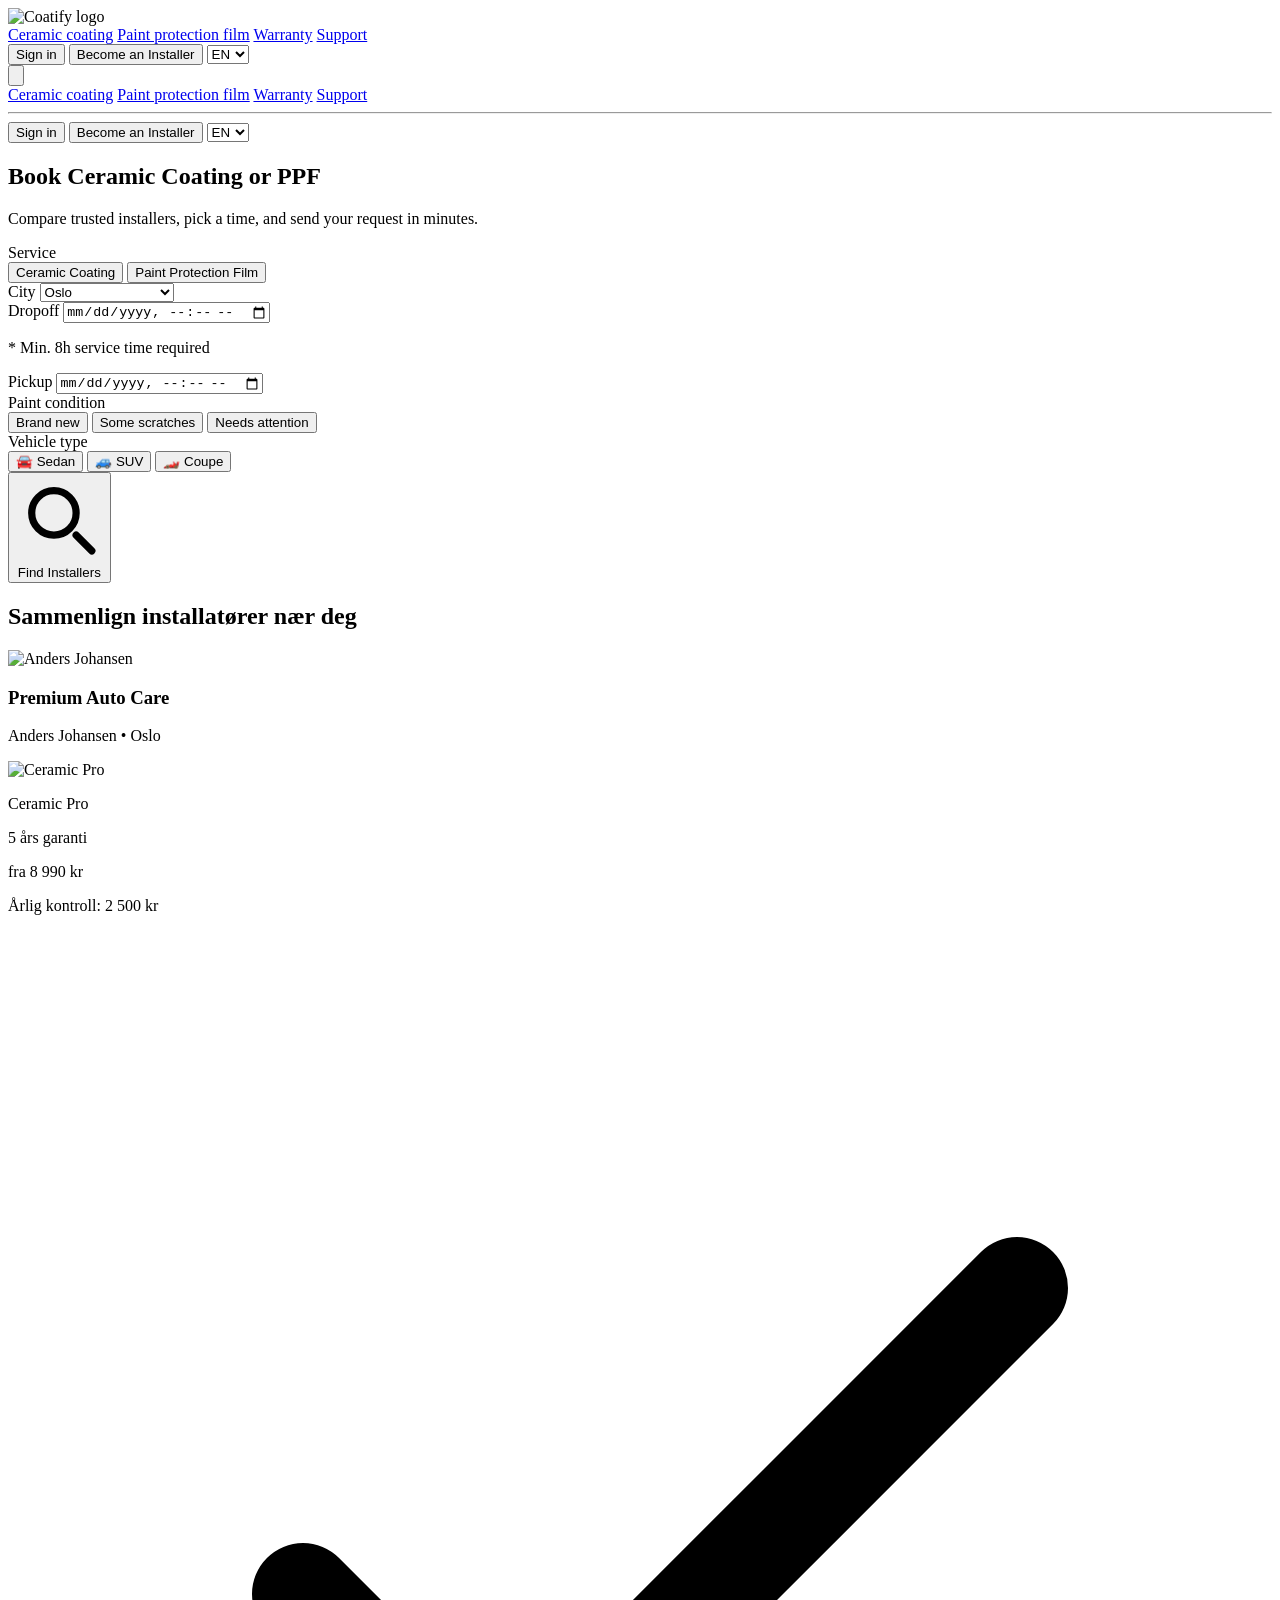
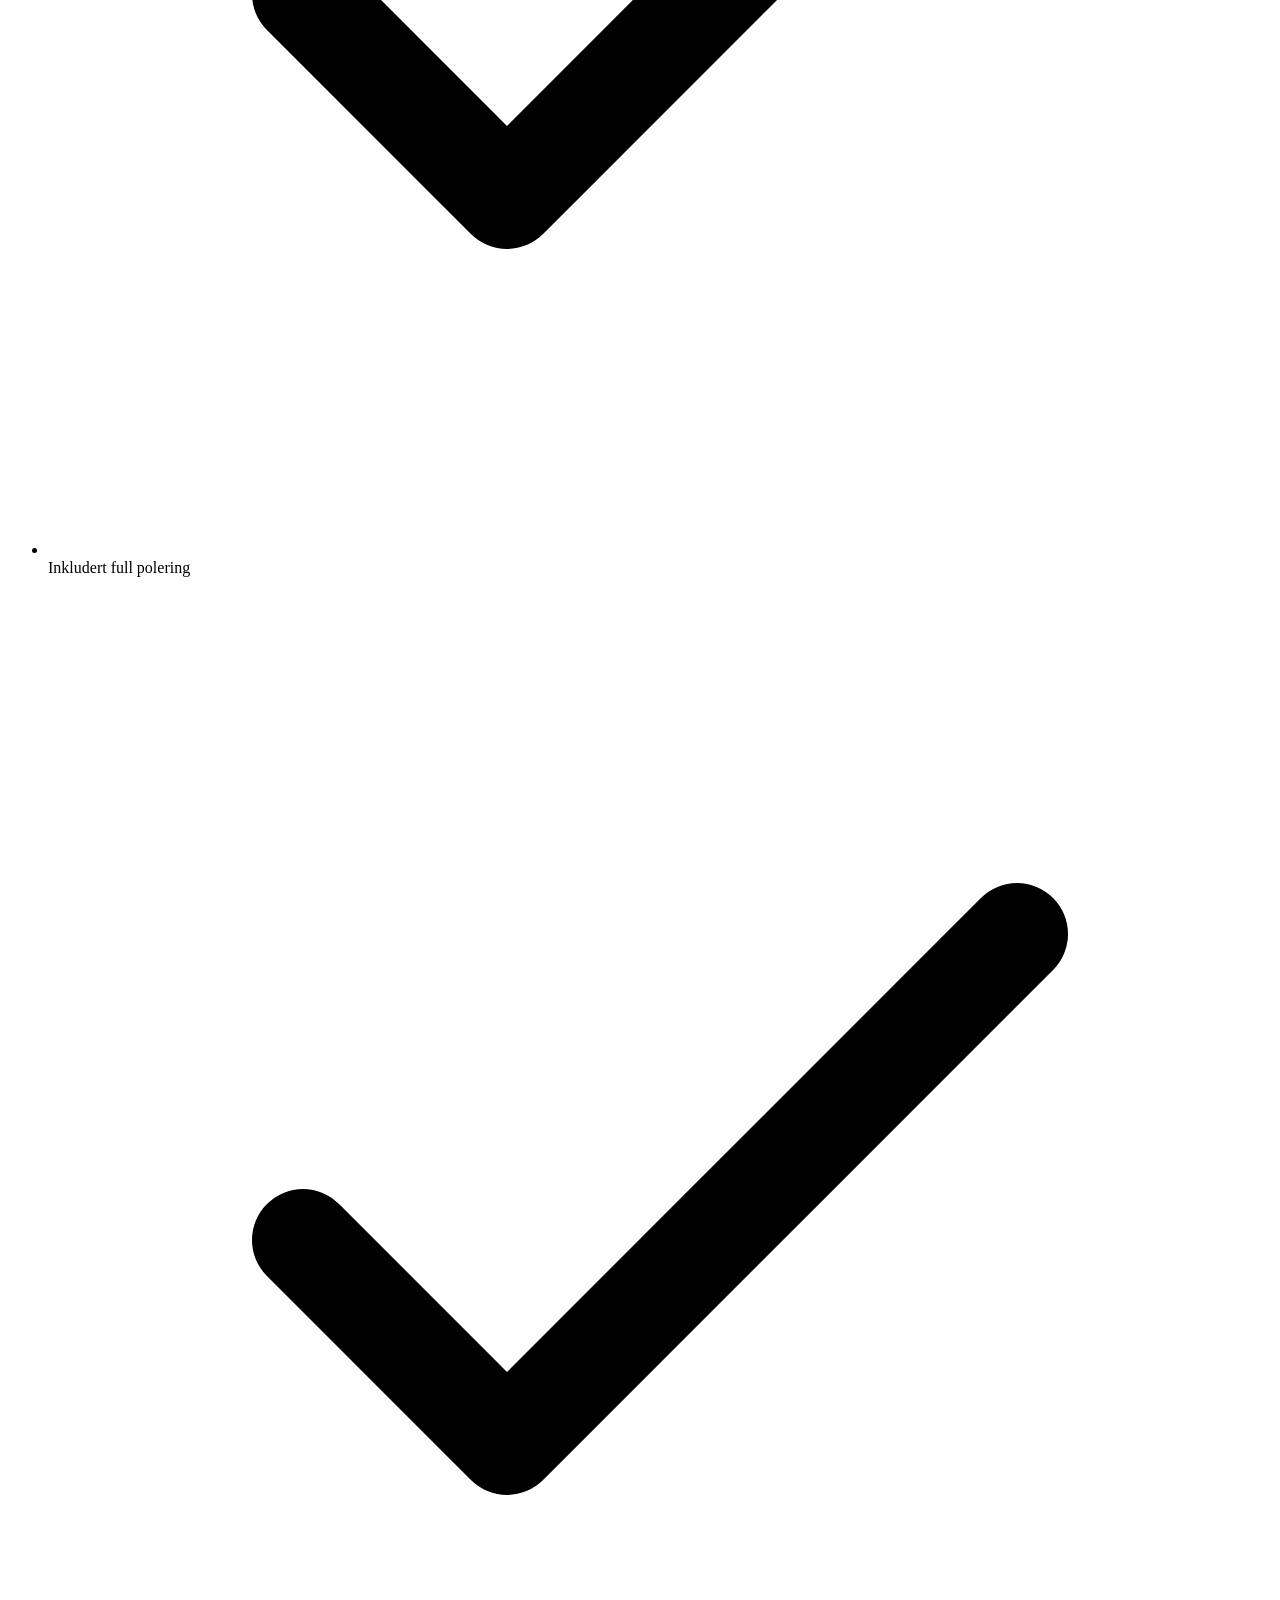
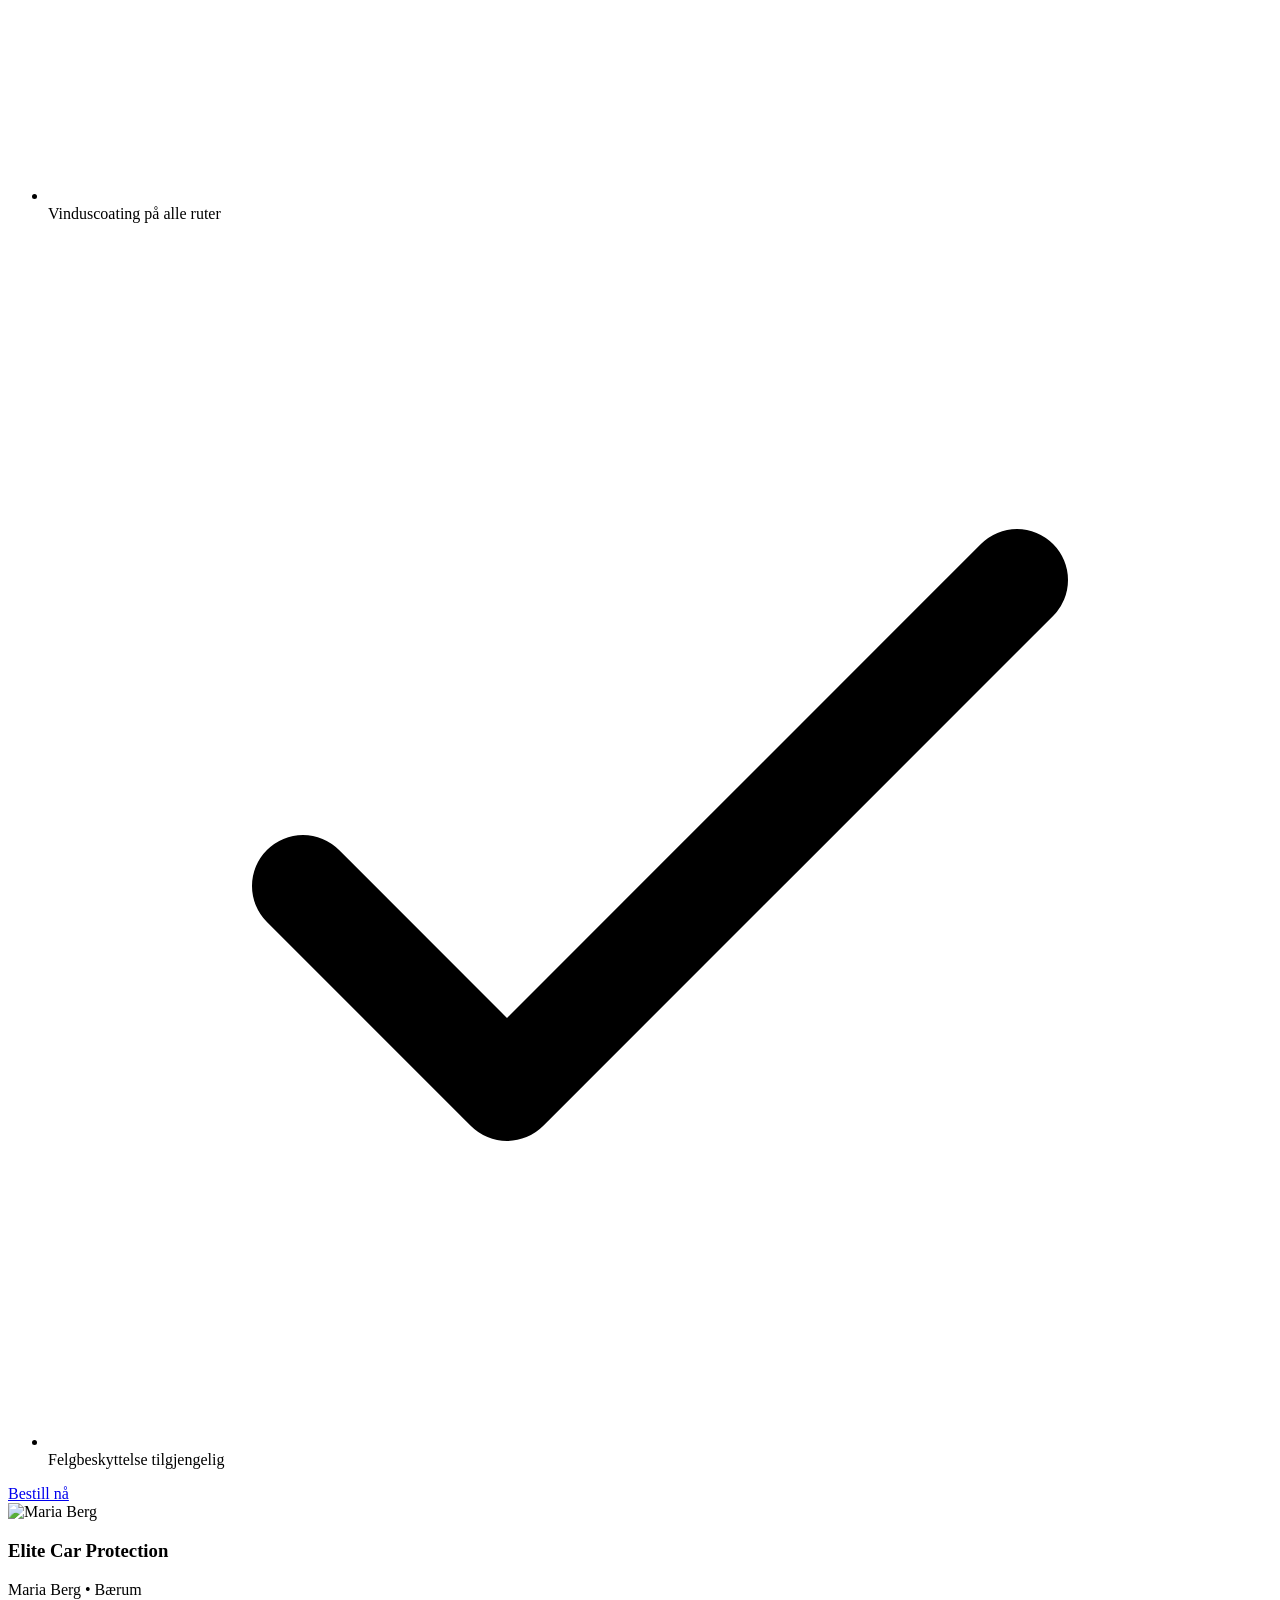
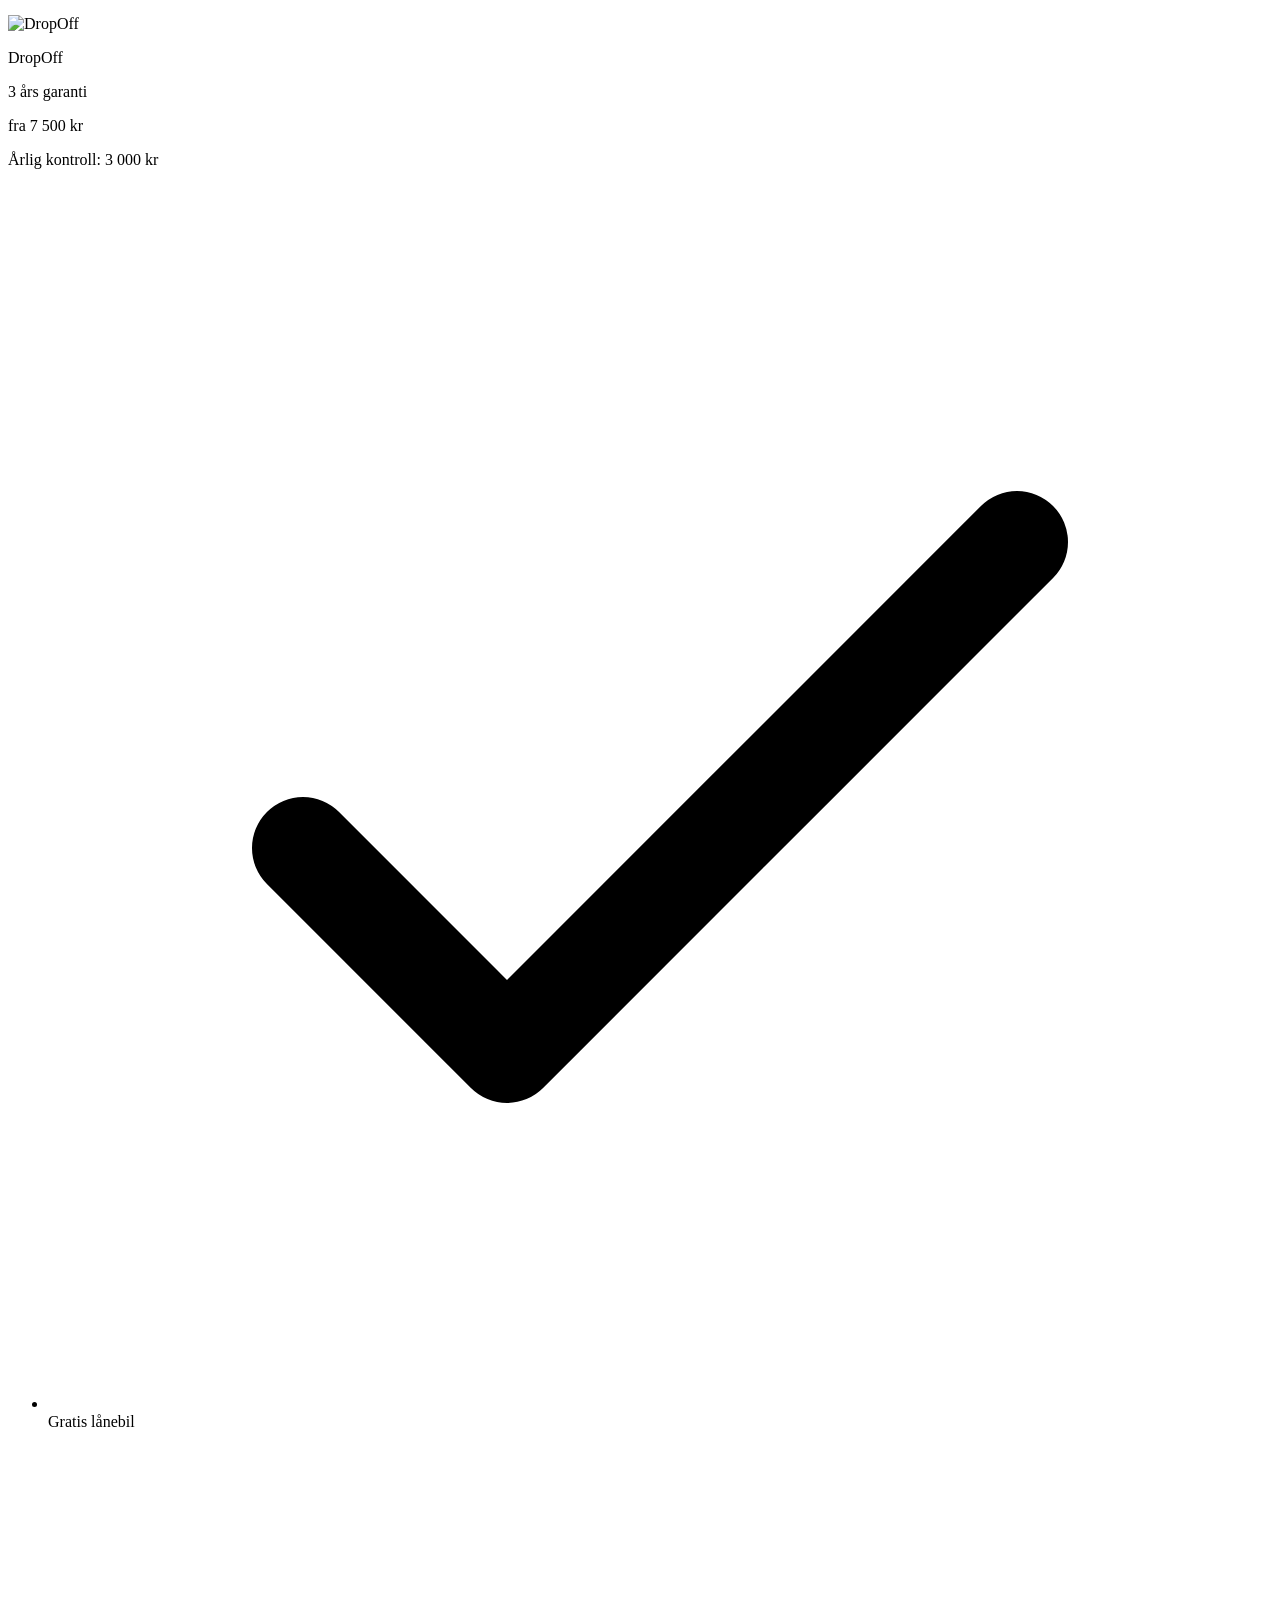
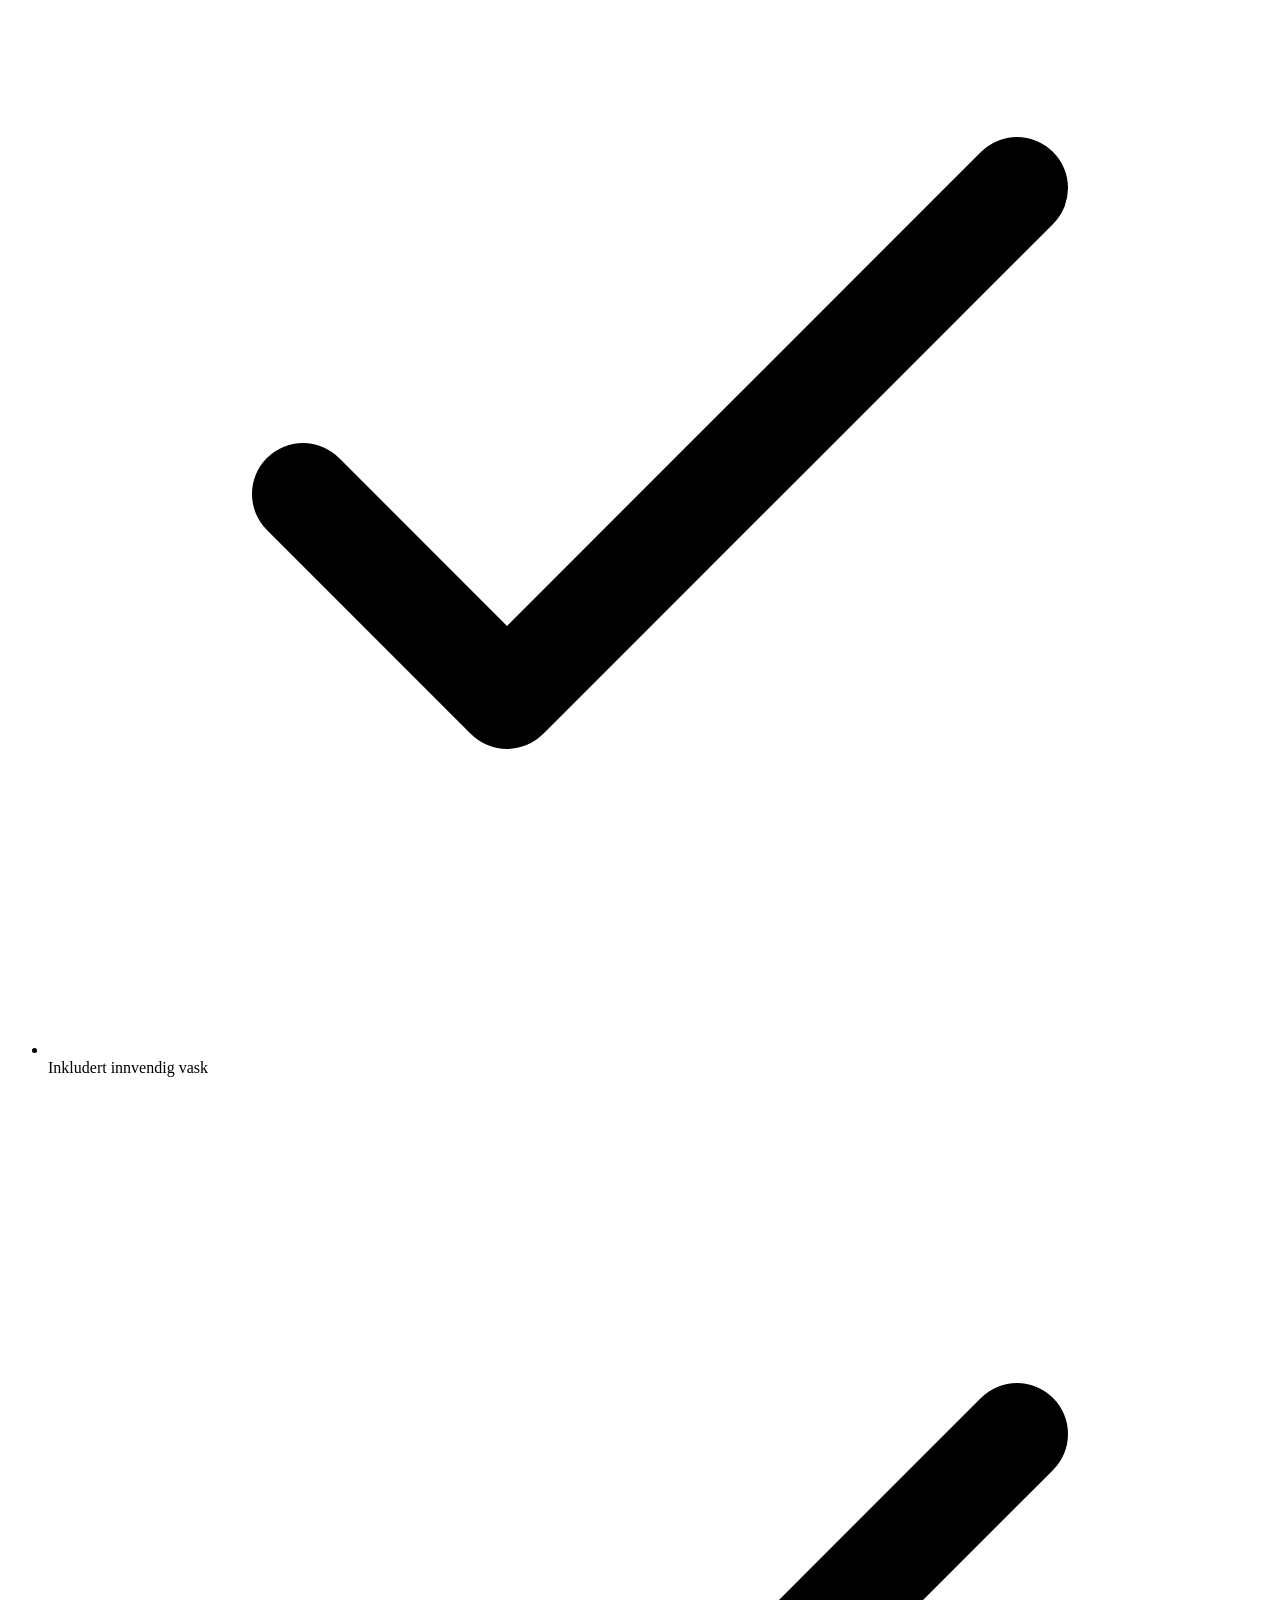
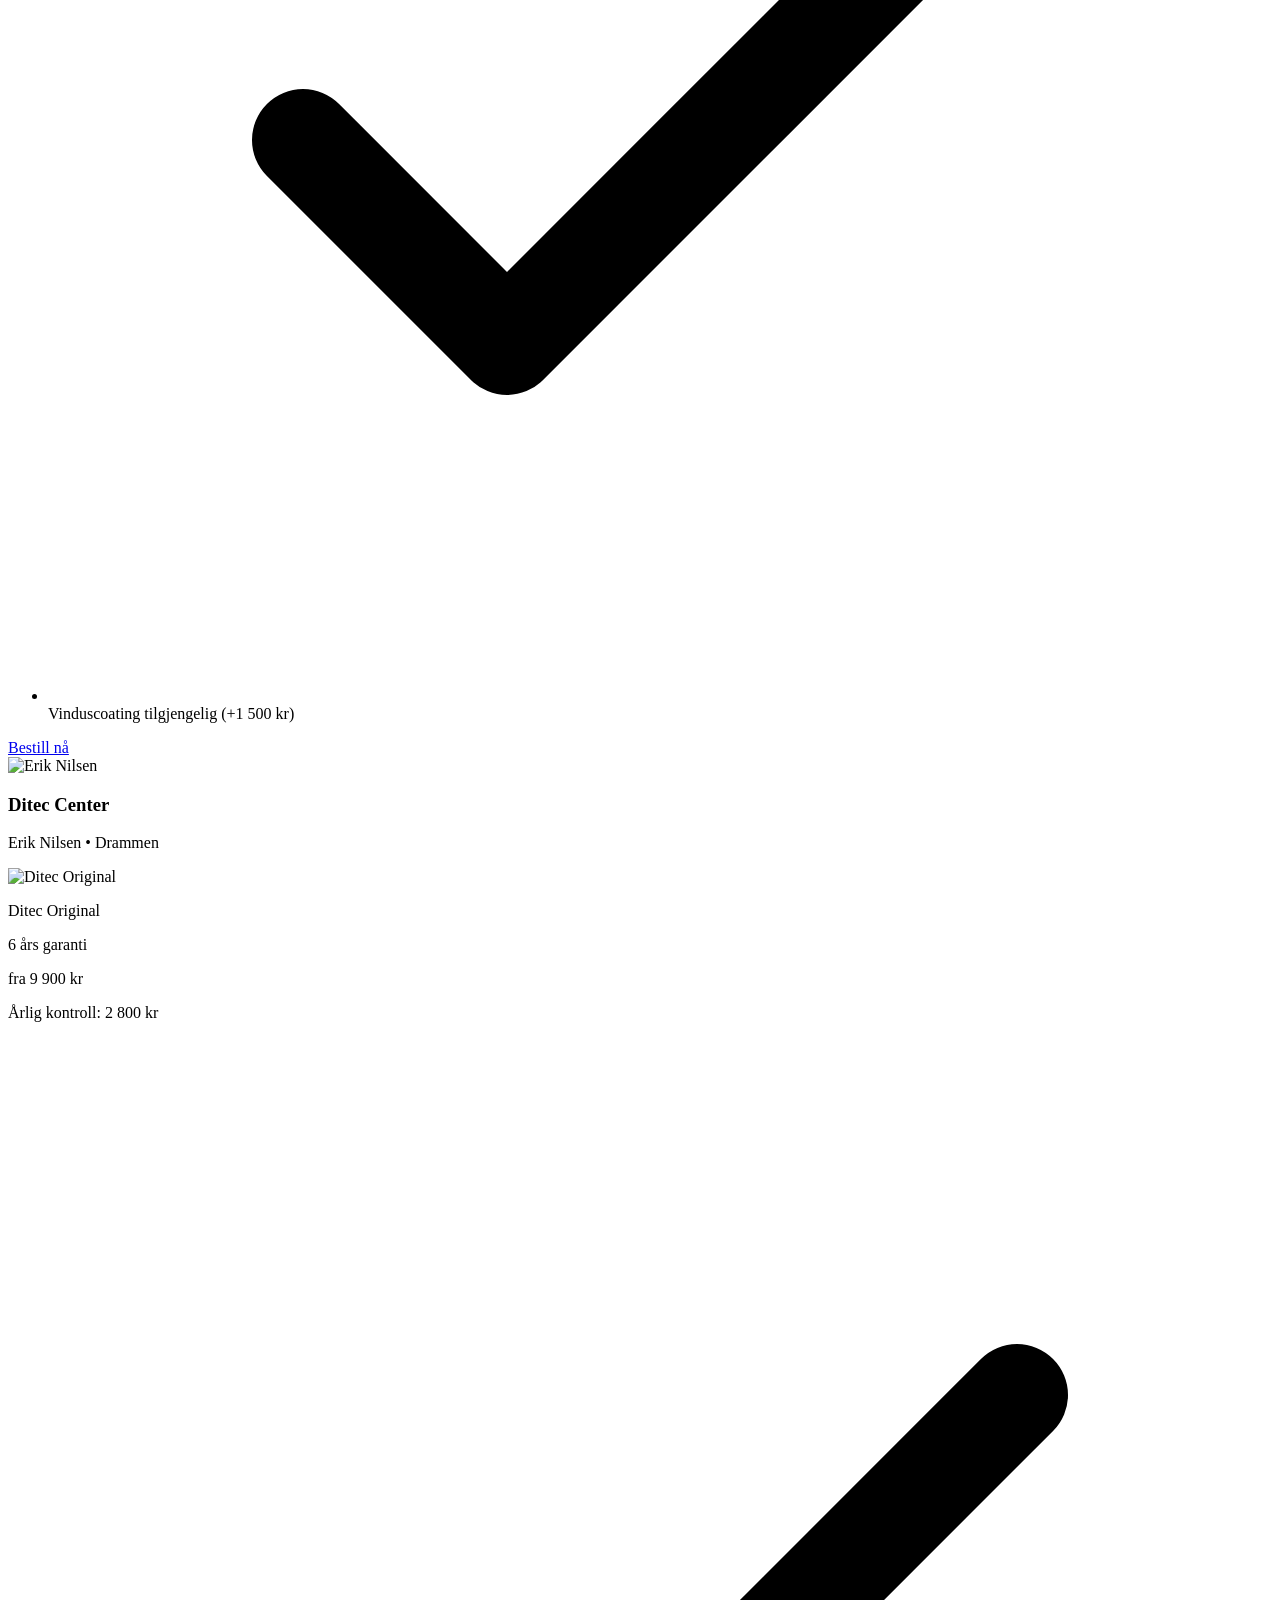
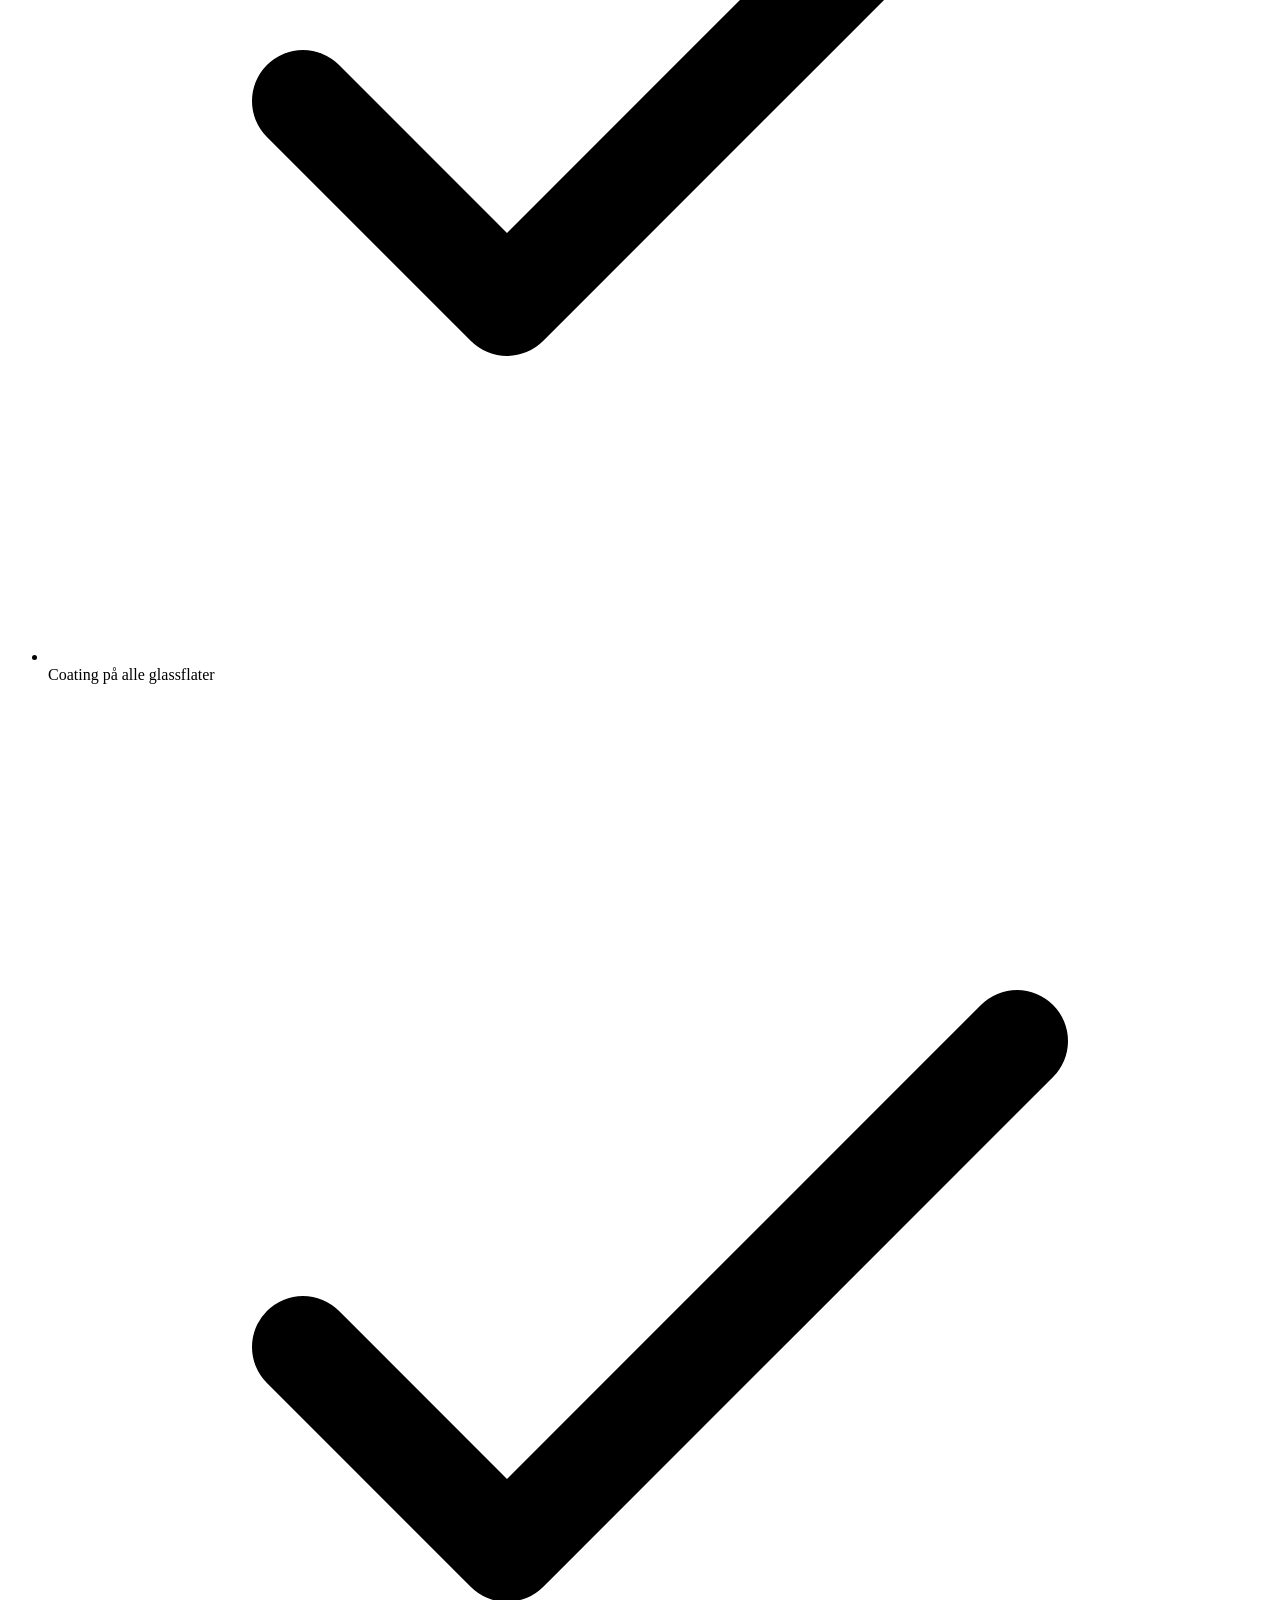
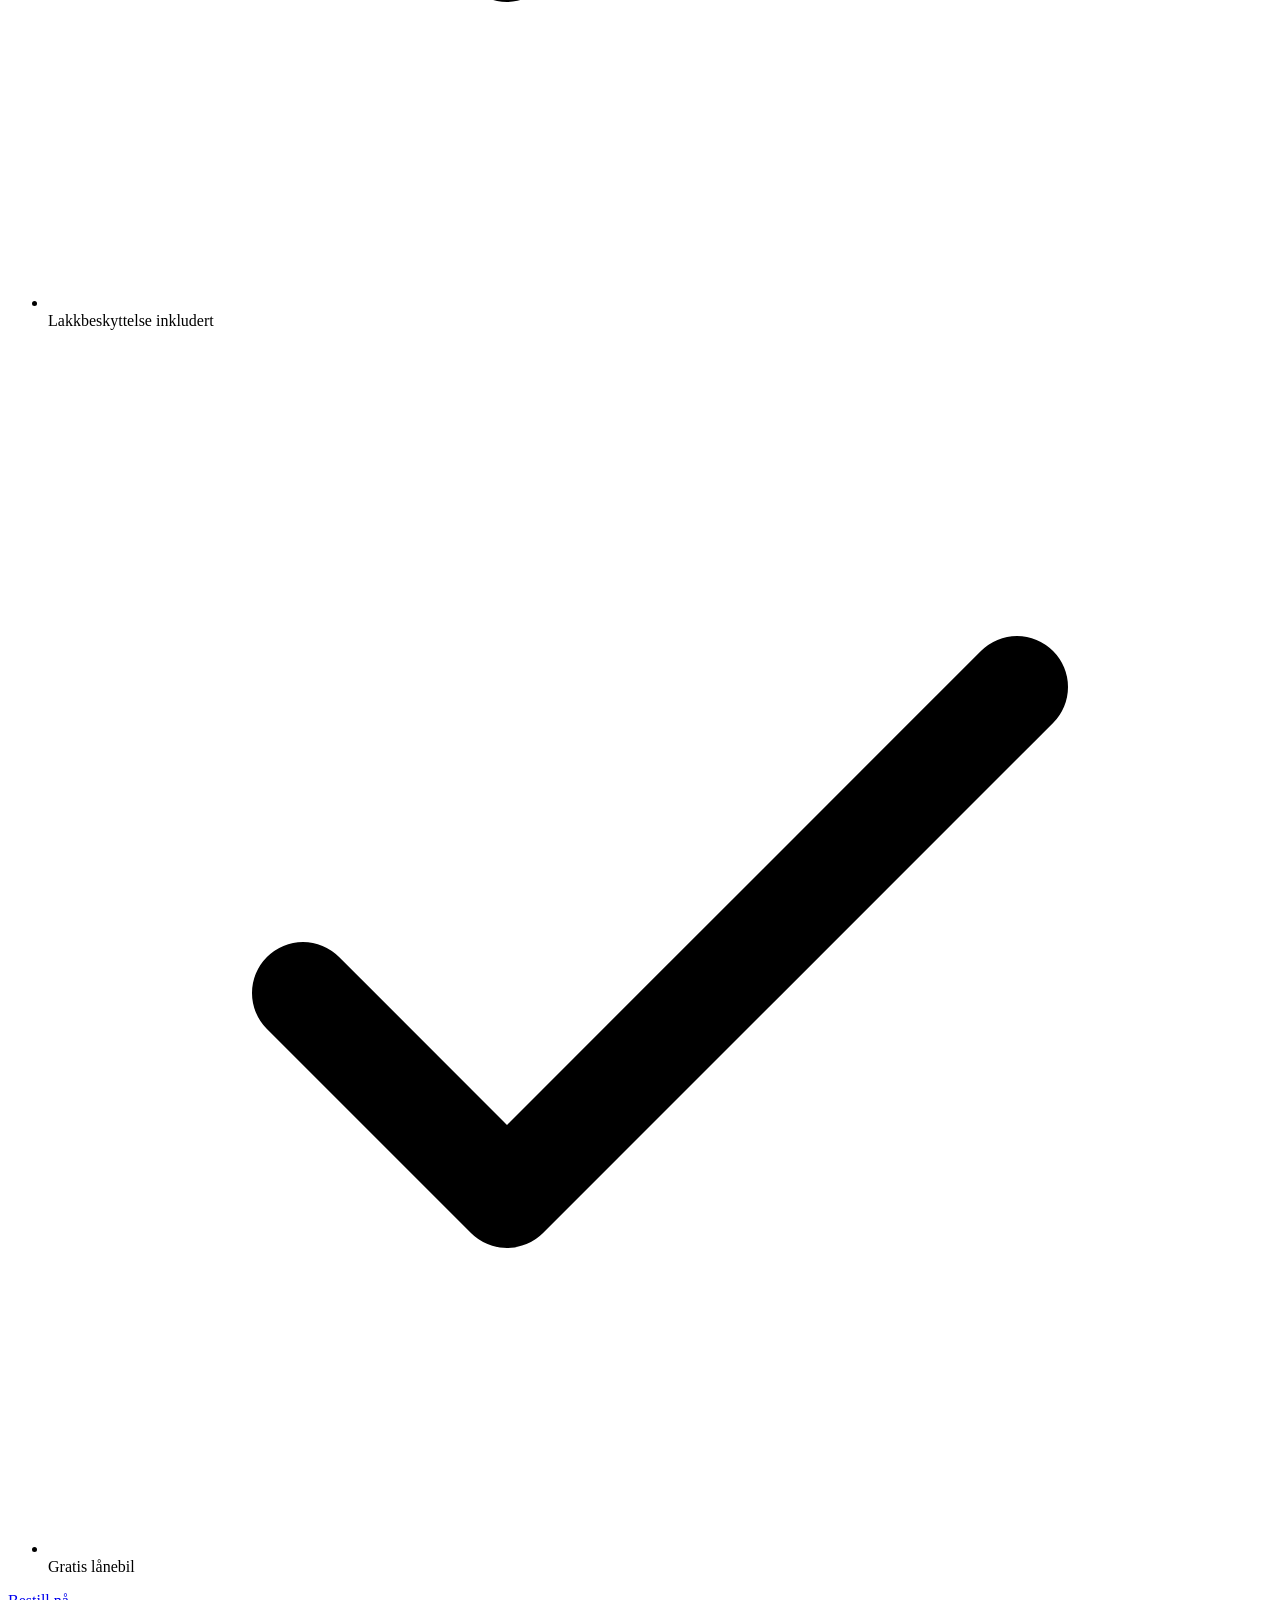
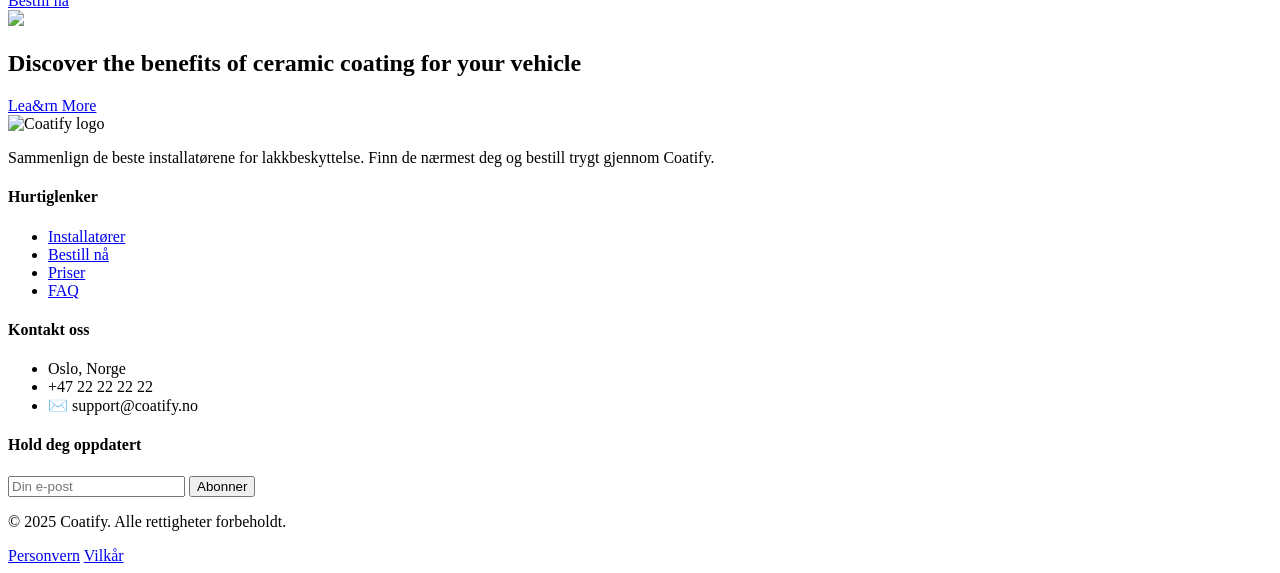
==== index.html @ 34ed0885 "Add files via upload" ====
<!DOCTYPE html>
<html lang="en">
<head>
  <meta charset="UTF-8" />
  <meta name="viewport" content="width=device-width, initial-scale=1.0"/>
  <title>Cootify — Ceramic Coating & PPF Booking</title>
  <meta name="description" content="Book ceramic coating or PPF fast, safe, and easy in the Oslo area."/>
  <script src="https://cdn.tailwindcss.com"></script>
  <style>
    .active { border-color:#059669 !important; background:#f0fdf4 !important; }
    .icon { width:18px; height:18px; }
    button { -webkit-tap-highlight-color: transparent; }
  </style>
  <script src="script.js"></script>
</head>
<body class="bg-gray-50 text-gray-800 font-sans">
  <!-- HEADER -->
<header class="fixed top-0 w-full bg-white/70 backdrop-blur-md border-b border-gray-200 z-50">
  <div class="w-full px-5 py-3 flex items-center justify-between">
    
    <!-- Logo -->
    <div class="flex items-center gap-2">
      <img src="img/coatifylogo.png" 
           alt="Coatify logo" 
           class="h-7 w-auto rounded-md shadow-sm"/>
    </div>

    <!-- Desktop Nav -->
    <nav class="hidden md:flex items-center gap-6 text-sm text-gray-700 font-normal">
      <a href="#" class="hover:text-emerald-600 transition">Ceramic coating</a>
      <a href="#" class="hover:text-emerald-600 transition">Paint protection film</a>
      <a href="#" class="hover:text-emerald-600 transition">Warranty</a>
      <a href="#" class="hover:text-emerald-600 transition">Support</a>
    </nav>

    <!-- Desktop Buttons -->
    <div class="hidden md:flex items-center gap-3">
      <button class="text-sm text-gray-600 hover:text-emerald-600 transition">Sign in</button>
      <button class="px-3 py-1.5 rounded-lg bg-emerald-600 text-white text-sm hover:bg-emerald-700 transition">
        Become an Installer
      </button>
      <select class="px-2 py-1 text-xs rounded-md border border-gray-300 focus:ring-emerald-500">
        <option>EN</option><option>NO</option><option>SE</option><option>DK</option>
        <option>DE</option><option>FR</option><option>ES</option><option>NL</option>
      </select>
    </div>

    <!-- Mobile Hamburger -->
    <button id="menuBtn" class="md:hidden flex items-center text-gray-700 hover:text-emerald-600">
      <!-- Icon -->
      <svg xmlns="http://www.w3.org/2000/svg" class="h-6 w-6" fill="none" 
           viewBox="0 0 24 24" stroke="currentColor" stroke-width="2">
        <path stroke-linecap="round" stroke-linejoin="round" 
              d="M4 6h16M4 12h16M4 18h16" />
      </svg>
    </button>
  </div>

  <!-- Mobile Dropdown -->
  <div id="mobileMenu" class="hidden md:hidden bg-white border-t border-gray-200">
    <nav class="flex flex-col px-5 py-4 space-y-3 text-sm text-gray-700">
      <a href="#" class="hover:text-emerald-600 transition">Ceramic coating</a>
      <a href="#" class="hover:text-emerald-600 transition">Paint protection film</a>
      <a href="#" class="hover:text-emerald-600 transition">Warranty</a>
      <a href="#" class="hover:text-emerald-600 transition">Support</a>
      <hr class="my-2">
      <button class="text-sm text-gray-600 hover:text-emerald-600 transition">Sign in</button>
      <button class="w-full px-3 py-2 rounded-lg bg-emerald-600 text-white text-sm hover:bg-emerald-700 transition">
        Become an Installer
      </button>
      <select class="w-full px-2 py-1 text-xs rounded-md border border-gray-300 focus:ring-emerald-500">
        <option>EN</option><option>NO</option><option>SE</option><option>DK</option>
        <option>DE</option><option>FR</option><option>ES</option><option>NL</option>
      </select>
    </nav>
  </div>
</header>


<!-- HERO -->
<section class="relative pt-20 pb-8 bg-gradient-to-br from-emerald-50 to-white">

  <div class="relative max-w-2xl mx-auto px-4 text-center">
    <!-- Heading -->
    <h1 class="text-3xl md:text-4xl font-bold leading-tight mb-2 text-gray-900">
      Book <span class="text-emerald-600">Ceramic Coating</span> or <span class="text-emerald-600">PPF</span>
    </h1>
    <p class="text-gray-600 text-sm max-w-md mx-auto mb-6">
      Compare trusted installers, pick a time, and send your request in minutes.
    </p>

    <!-- Booking Card -->
    <form id="bookingForm" novalidate
          class="bg-white rounded-2xl shadow-lg border border-gray-100 p-5 md:p-6 
                 grid grid-cols-1 md:grid-cols-2 gap-4 text-left text-sm text-gray-800">

      <!-- Service type -->
      <div class="md:col-span-2">
        <label class="block text-xs font-medium text-gray-700 mb-1">Service</label>
        <input type="hidden" id="serviceType" name="service" value="Ceramic Coating"/>
        <div class="inline-flex w-full rounded-lg overflow-hidden border border-gray-200" data-select-group="service">
          <button type="button" data-value="Ceramic Coating" aria-pressed="true"
                  class="select-btn flex-1 px-3 py-2 text-sm font-medium bg-emerald-600 text-white">
            Ceramic Coating
          </button>
          <button type="button" data-value="Paint Protection Film" aria-pressed="false"
                  class="select-btn flex-1 px-3 py-2 text-sm font-medium bg-white text-gray-700 hover:bg-gray-50">
            Paint Protection Film
          </button>
        </div>
      </div>

      <!-- City -->
      <div class="md:col-span-2">
        <label class="block text-xs font-medium text-gray-700 mb-1">City</label>
        <select id="city" name="city"
                class="w-full px-3 py-2 rounded-lg border border-gray-200 focus:ring-2 focus:ring-emerald-500 text-sm">
          <option>Oslo</option>
          <option>Bærum (Sandvika)</option>
          <option>Lillestrøm</option>
          <option>Asker</option>
          <option>Drammen</option>
          <option>Moss</option>
          <option>Jessheim</option>
          <option>Ski (Nordre Follo)</option>
        </select>
      </div>

      <!-- Dropoff -->
      <div>
        <label class="block text-xs font-medium text-gray-700 mb-1">Dropoff</label>
        <input id="dropoff" name="dropoff" type="datetime-local"
               class="w-full px-3 py-2 rounded-lg border border-gray-200 focus:ring-2 focus:ring-emerald-500 text-sm"/>
        <p class="text-[11px] text-gray-500 mt-1">* Min. 8h service time required</p>
      </div>

      <!-- Pickup -->
      <div>
        <label class="block text-xs font-medium text-gray-700 mb-1">Pickup</label>
        <input id="pickup" name="pickup" type="datetime-local"
               class="w-full px-3 py-2 rounded-lg border border-gray-200 focus:ring-2 focus:ring-emerald-500 text-sm"/>
      </div>

      <!-- Paint condition -->
      <div>
        <label class="block text-xs font-medium text-gray-700 mb-1">Paint condition</label>
        <input type="hidden" id="conditionInput" name="condition" value="Perfect"/>
        <div class="grid grid-cols-3 gap-2" data-select-group="condition">
          <button type="button" data-value="Perfect"
                  class="select-btn px-2 py-2 text-xs rounded-md bg-emerald-600 text-white">
            Brand new
          </button>
          <button type="button" data-value="Some scratches"
                  class="select-btn px-2 py-2 text-xs rounded-md border border-gray-200 bg-white text-gray-700 hover:bg-gray-50">
            Some scratches
          </button>
          <button type="button" data-value="Needs attention"
                  class="select-btn px-2 py-2 text-xs rounded-md border border-gray-200 bg-white text-gray-700 hover:bg-gray-50">
            Needs attention
          </button>
        </div>
      </div>

      <!-- Vehicle type -->
      <div>
        <label class="block text-xs font-medium text-gray-700 mb-1">Vehicle type</label>
        <input type="hidden" id="vehicleInput" name="vehicle" value="Sedan"/>
        <div class="grid grid-cols-3 gap-2" data-select-group="vehicle">
          <button type="button" data-value="Sedan" aria-pressed="true"
                  class="select-btn px-2 py-2 text-xs rounded-md bg-emerald-600 text-white flex justify-center">
            🚘 Sedan
          </button>
          <button type="button" data-value="SUV"
                  class="select-btn px-2 py-2 text-xs rounded-md border border-gray-200 bg-white text-gray-700 hover:bg-gray-50 flex justify-center">
            🚙 SUV
          </button>
          <button type="button" data-value="Coupe"
                  class="select-btn px-2 py-2 text-xs rounded-md border border-gray-200 bg-white text-gray-700 hover:bg-gray-50 flex justify-center">
            🏎️ Coupe
          </button>
        </div>
      </div>

      <!-- CTA Button -->
      <div class="md:col-span-2 flex justify-center mt-4">
        <button id="submitBtn" type="submit"
                class="w-full md:w-auto flex items-center justify-center gap-2 px-6 py-2 rounded-lg bg-emerald-600 text-white text-sm font-semibold hover:bg-emerald-700 active:bg-emerald-800 transition">
          <svg xmlns="http://www.w3.org/2000/svg" class="h-4 w-4" fill="none" viewBox="0 0 24 24" stroke="currentColor" stroke-width="2">
            <path stroke-linecap="round" stroke-linejoin="round" d="M21 21l-4.35-4.35M16.65 10.5a6.15 6.15 0 11-12.3 0 6.15 6.15 0 0112.3 0z"/>
          </svg>
          Find Installers
        </button>
      </div>

    </form>
  </div>
</section>

<script>
  document.querySelectorAll("[data-select-group]").forEach(group => {
    const buttons = group.querySelectorAll(".select-btn");
    const hiddenInput = group.parentElement.querySelector("input[type='hidden']");

    buttons.forEach(btn => {
      btn.addEventListener("click", () => {
        buttons.forEach(b => {
          b.classList.remove("bg-emerald-600","text-white");
          b.classList.add("bg-white","text-gray-700","border","border-gray-200");
          b.setAttribute("aria-pressed", "false");
        });
        btn.classList.remove("bg-white","text-gray-700","border","border-gray-200");
        btn.classList.add("bg-emerald-600","text-white");
        btn.setAttribute("aria-pressed", "true");
        hiddenInput.value = btn.dataset.value;
      });
    });
  });
</script>


 <!-- TOP INSTALLERS IN XYZ -->


<section id="installers" class="mt-20 max-w-7xl mx-auto px-5">
  <h2 class="text-3xl font-semibold text-center text-gray-800 mb-10">
    Sammenlign installatører nær deg
  </h2>

  <div id="installerGrid"
       class="grid grid-cols-1 md:grid-cols-2 lg:grid-cols-3 gap-6">
  </div>
</section>

<script>
  // Demo-data – med profesjonelle garanti-tekster
  const installers = [
    {
      name: "Premium Auto Care",
      city: "Oslo",
      contact: "Anders Johansen",
      profile: "https://i.pravatar.cc/100?img=15",
      coating: {
        brand: "Ceramic Pro",
        logo: "https://upload.wikimedia.org/wikipedia/commons/thumb/e/e0/CeramicPro.svg/512px-CeramicPro.svg.png",
        warranty: "5 års garanti",
        price: "fra 8 990 kr",
        yearly: "Årlig kontroll: 2 500 kr"
      },
      extras: [
        "Inkludert full polering",
        "Vinduscoating på alle ruter",
        "Felgbeskyttelse tilgjengelig"
      ],
      lat: 59.9139, lng: 10.7522
    },
    {
      name: "Elite Car Protection",
      city: "Bærum",
      contact: "Maria Berg",
      profile: "https://i.pravatar.cc/100?img=12",
      coating: {
        brand: "DropOff",
        logo: "https://dropoff.no/wp-content/uploads/2020/08/dropoff-logo.png",
        warranty: "3 års garanti",
        price: "fra 7 500 kr",
        yearly: "Årlig kontroll: 3 000 kr"
      },
      extras: [
        "Gratis lånebil",
        "Inkludert innvendig vask",
        "Vinduscoating tilgjengelig (+1 500 kr)"
      ],
      lat: 59.8949, lng: 10.5467
    },
    {
      name: "Ditec Center",
      city: "Drammen",
      contact: "Erik Nilsen",
      profile: "https://i.pravatar.cc/100?img=32",
      coating: {
        brand: "Ditec Original",
        logo: "https://ditec.no/wp-content/uploads/2019/05/ditec-logo.png",
        warranty: "6 års garanti",
        price: "fra 9 900 kr",
        yearly: "Årlig kontroll: 2 800 kr"
      },
      extras: [
        "Coating på alle glassflater",
        "Lakkbeskyttelse inkludert",
        "Gratis lånebil"
      ],
      lat: 59.7439, lng: 10.2045
    }
  ];

  // Haversine formel
  function getDistance(lat1, lon1, lat2, lon2) {
    const R = 6371;
    const dLat = (lat2 - lat1) * Math.PI / 180;
    const dLon = (lon2 - lon1) * Math.PI / 180;
    const a =
      Math.sin(dLat/2) * Math.sin(dLat/2) +
      Math.cos(lat1 * Math.PI/180) * Math.cos(lat2 * Math.PI/180) *
      Math.sin(dLon/2) * Math.sin(dLon/2);
    return R * 2 * Math.atan2(Math.sqrt(a), Math.sqrt(1-a));
  }

  function renderInstallers(userLat, userLng) {
    const sorted = installers.sort((a, b) => {
      const distA = getDistance(userLat, userLng, a.lat, a.lng);
      const distB = getDistance(userLat, userLng, b.lat, b.lng);
      return distA - distB;
    });

    const grid = document.getElementById("installerGrid");
    grid.innerHTML = "";

    sorted.forEach(installer => {
      const card = document.createElement("div");
      card.className = "bg-white rounded-2xl shadow-md border border-gray-100 hover:shadow-xl transition transform hover:-translate-y-1 p-6 flex flex-col";

      card.innerHTML = `
        <!-- Header -->
        <div class="flex items-center gap-4 mb-4">
          <img src="${installer.profile}" alt="${installer.contact}" class="w-12 h-12 rounded-full object-cover border">
          <div>
            <h3 class="text-lg font-semibold text-gray-800">${installer.name}</h3>
            <p class="text-sm text-gray-500">${installer.contact} • ${installer.city}</p>
          </div>
        </div>

        <!-- Coating info -->
        <div class="flex items-center gap-3 mb-4">
          <img src="${installer.coating.logo}" alt="${installer.coating.brand}" class="h-10 object-contain">
          <div>
            <p class="font-semibold text-gray-800">${installer.coating.brand}</p>
            <p class="text-xs text-gray-500">${installer.coating.warranty}</p>
          </div>
        </div>

        <!-- Pris & kontroll -->
        <div>
          <p class="text-2xl font-bold text-emerald-600">${installer.coating.price}</p>
          <p class="text-sm text-gray-500 mb-4">${installer.coating.yearly}</p>
        </div>

        <!-- Ekstra tjenester -->
        <ul class="space-y-2 text-sm text-gray-700">
          ${installer.extras.map(e => `
            <li class="flex items-center gap-2">
              <svg xmlns="http://www.w3.org/2000/svg" 
                   class="h-4 w-4 text-emerald-600 flex-shrink-0" 
                   fill="none" viewBox="0 0 24 24" stroke="currentColor">
                <path stroke-linecap="round" stroke-linejoin="round" stroke-width="2" 
                      d="M5 13l4 4L19 7" />
              </svg>
              ${e}
            </li>`).join("")}
        </ul>

        <!-- CTA -->
        <a href="#bookingForm"
           class="mt-6 inline-block w-full text-center px-4 py-2 rounded-xl bg-emerald-600 text-white text-sm font-medium hover:bg-emerald-700 transition">
          Bestill nå
        </a>
      `;
      grid.appendChild(card);
    });
  }

  // Geolokasjon
  if (navigator.geolocation) {
    navigator.geolocation.getCurrentPosition(
      pos => {
        const { latitude, longitude } = pos.coords;
        renderInstallers(latitude, longitude);
      },
      () => renderInstallers(59.9139, 10.7522)
    );
  } else {
    renderInstallers(59.9139, 10.7522);
  }
</script>



<!-- BANNER -->
<section class="relative mt-10 max-w-6xl mx-auto px-5">
  <img src="file:///C:/Users/Lenovo/Documents/Coatify/img/coatify%20ceramic%20coating.jpeg"
       class="w-full h-96 md:h-[28rem] object-cover rounded-xl shadow-md" loading="lazy"/>
  
  <!-- Overlay -->
  <div class="absolute inset-0 rounded-xl bg-gradient-to-r from-black/50 to-transparent flex flex-col justify-center px-6">
    <h2 class="text-white text-2xl md:text-4xl font-medium max-w-lg mb-6">
      Discover the benefits of ceramic coating for your vehicle
    </h2>

    <!-- CTA Button -->
    <a href="#bookingForm" 
       class="inline-block w-fit px-6 py-3 rounded-lg bg-emerald-600 text-white text-sm md:text-base font-medium shadow-md hover:bg-emerald-700 focus:ring-2 focus:ring-emerald-500 transition">
       Lea&rn More
    </a>
  </div>
</section>


<!-- FOOOTER -->


<footer class="bg-white border-t border-gray-200 mt-20">
  <div class="max-w-7xl mx-auto px-6 py-12 grid grid-cols-1 md:grid-cols-4 gap-10">
    
    <!-- Logo / Kort intro -->
    <div>
      <img src="file:///C:/Users/Lenovo/Documents/Coatify/img/coatifylogo.png" 
           alt="Coatify logo" 
           class="h-10 mb-4">
      <p class="text-sm text-gray-600 leading-relaxed">
        Sammenlign de beste installatørene for lakkbeskyttelse. 
        Finn de nærmest deg og bestill trygt gjennom Coatify.
      </p>
    </div>

    <!-- Hurtiglenker -->
    <div>
      <h4 class="text-lg font-semibold text-gray-800 mb-4">Hurtiglenker</h4>
      <ul class="space-y-2 text-sm">
        <li><a href="#installers" class="hover:text-emerald-600 transition">Installatører</a></li>
        <li><a href="#bookingForm" class="hover:text-emerald-600 transition">Bestill nå</a></li>
        <li><a href="#priser" class="hover:text-emerald-600 transition">Priser</a></li>
        <li><a href="#faq" class="hover:text-emerald-600 transition">FAQ</a></li>
      </ul>
    </div>

    <!-- Kontakt -->
    <div>
      <h4 class="text-lg font-semibold text-gray-800 mb-4">Kontakt oss</h4>
      <ul class="space-y-2 text-sm text-gray-600">
        <li> Oslo, Norge</li>
        <li>+47 22 22 22 22</li>
        <li>✉️ support@coatify.no</li>
      </ul>
    </div>

    <!-- Nyhetsbrev -->
    <div>
      <h4 class="text-lg font-semibold text-gray-800 mb-4">Hold deg oppdatert</h4>
      <form class="flex flex-col sm:flex-row gap-3">
        <input 
          type="email" 
          placeholder="Din e-post" 
          class="w-full px-4 py-2 rounded-lg border border-gray-300 text-gray-800 focus:outline-none focus:ring-2 focus:ring-emerald-500"
        >
        <button 
          type="submit" 
          class="px-4 py-2 rounded-lg bg-emerald-600 text-white font-medium hover:bg-emerald-700 transition"
        >
          Abonner
        </button>
      </form>
    </div>

  </div>

  <!-- Bunnlinje -->
  <div class="border-t border-gray-200 mt-8">
    <div class="max-w-7xl mx-auto px-6 py-6 flex flex-col md:flex-row items-center justify-between text-sm text-gray-500">
      <p>&copy; 2025 Coatify. Alle rettigheter forbeholdt.</p>
      <div class="flex gap-5 mt-4 md:mt-0">
        <a href="#" class="hover:text-emerald-600 transition">Personvern</a>
        <a href="#" class="hover:text-emerald-600 transition">Vilkår</a>
      </div>
    </div>
  </div>
</footer>
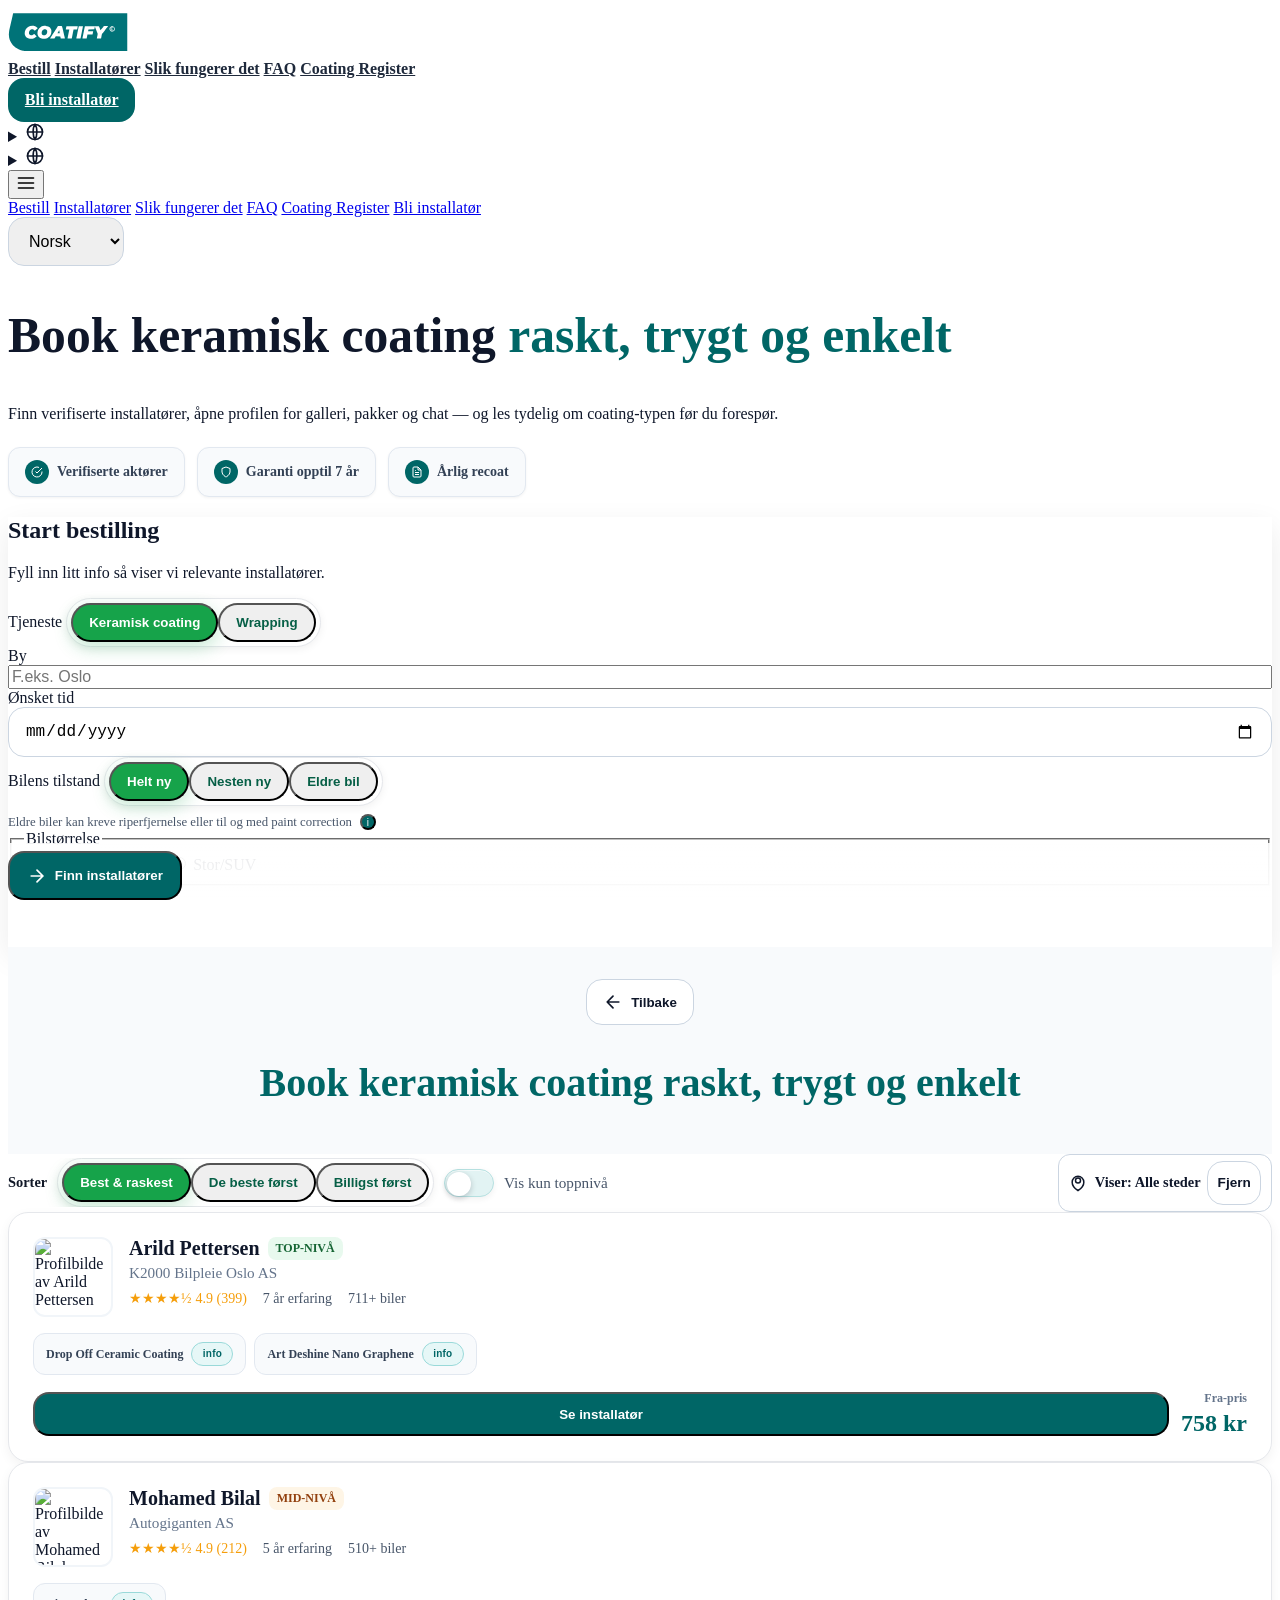
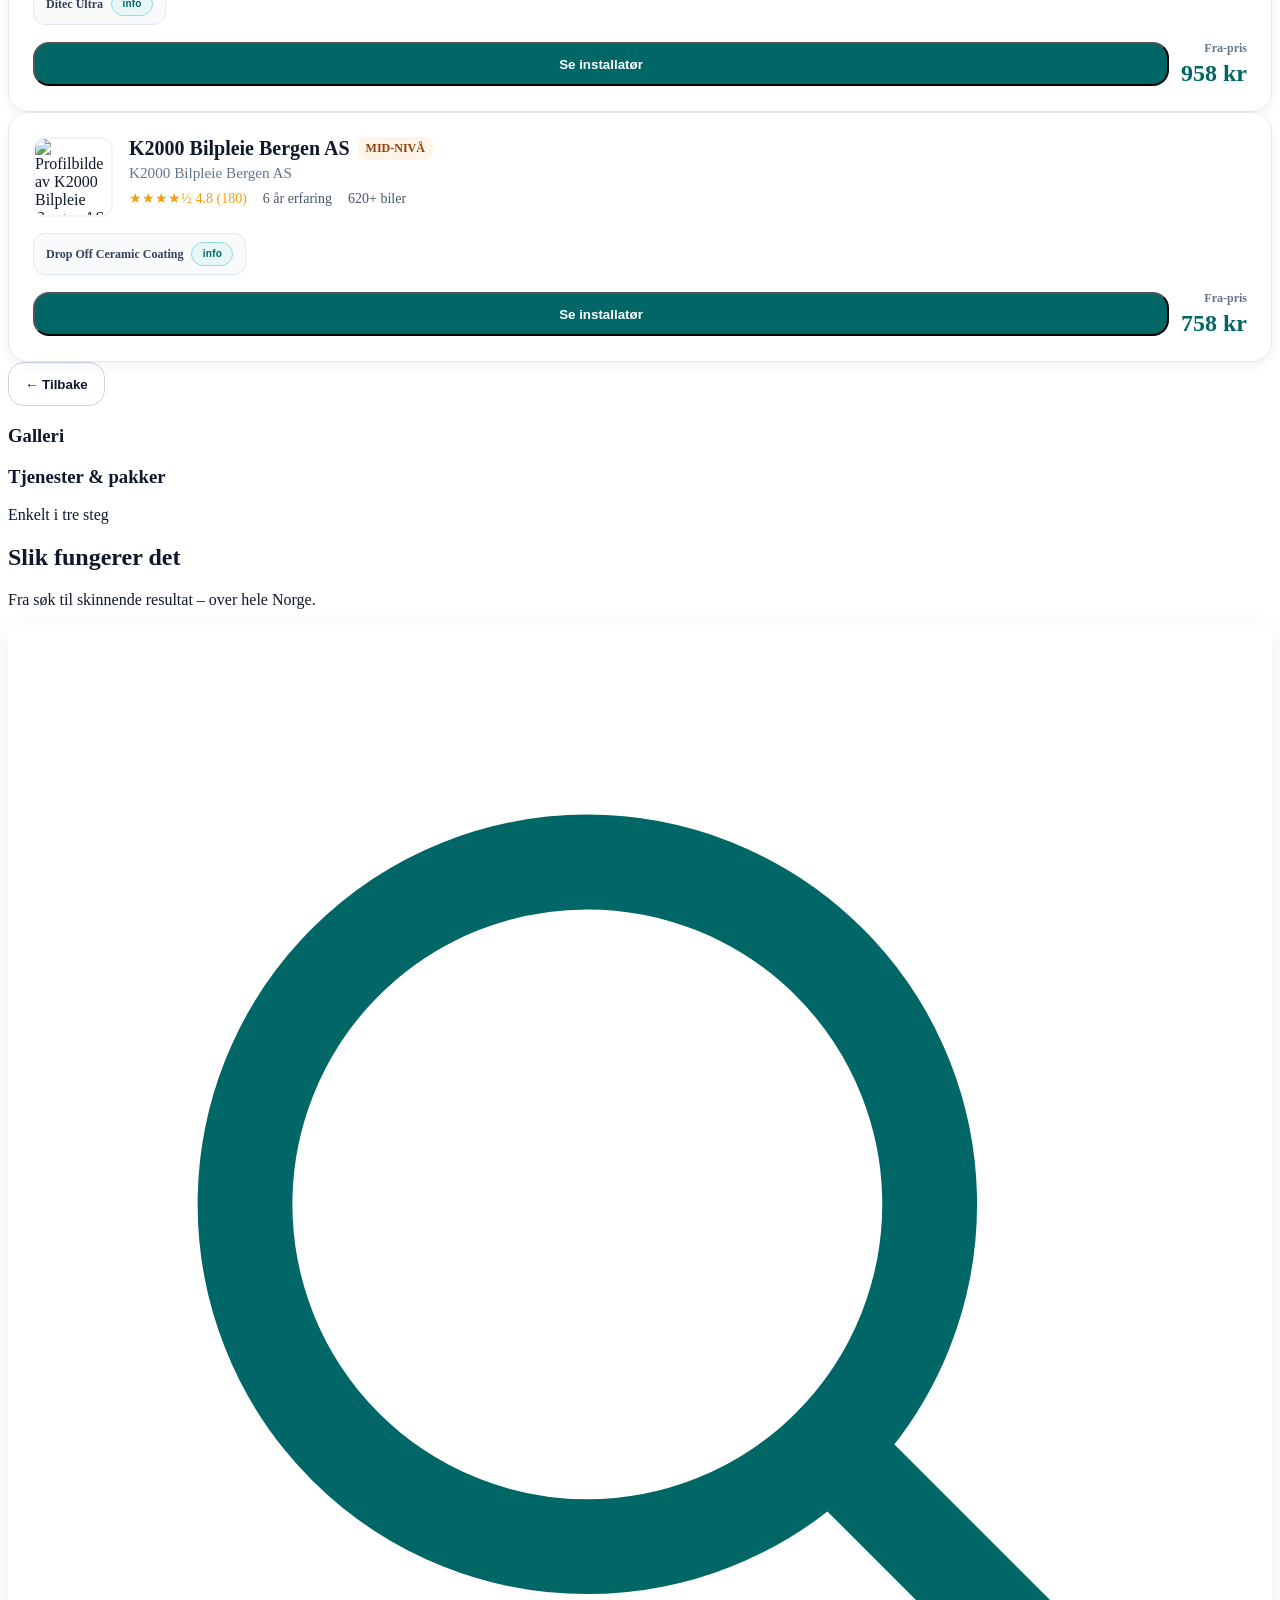
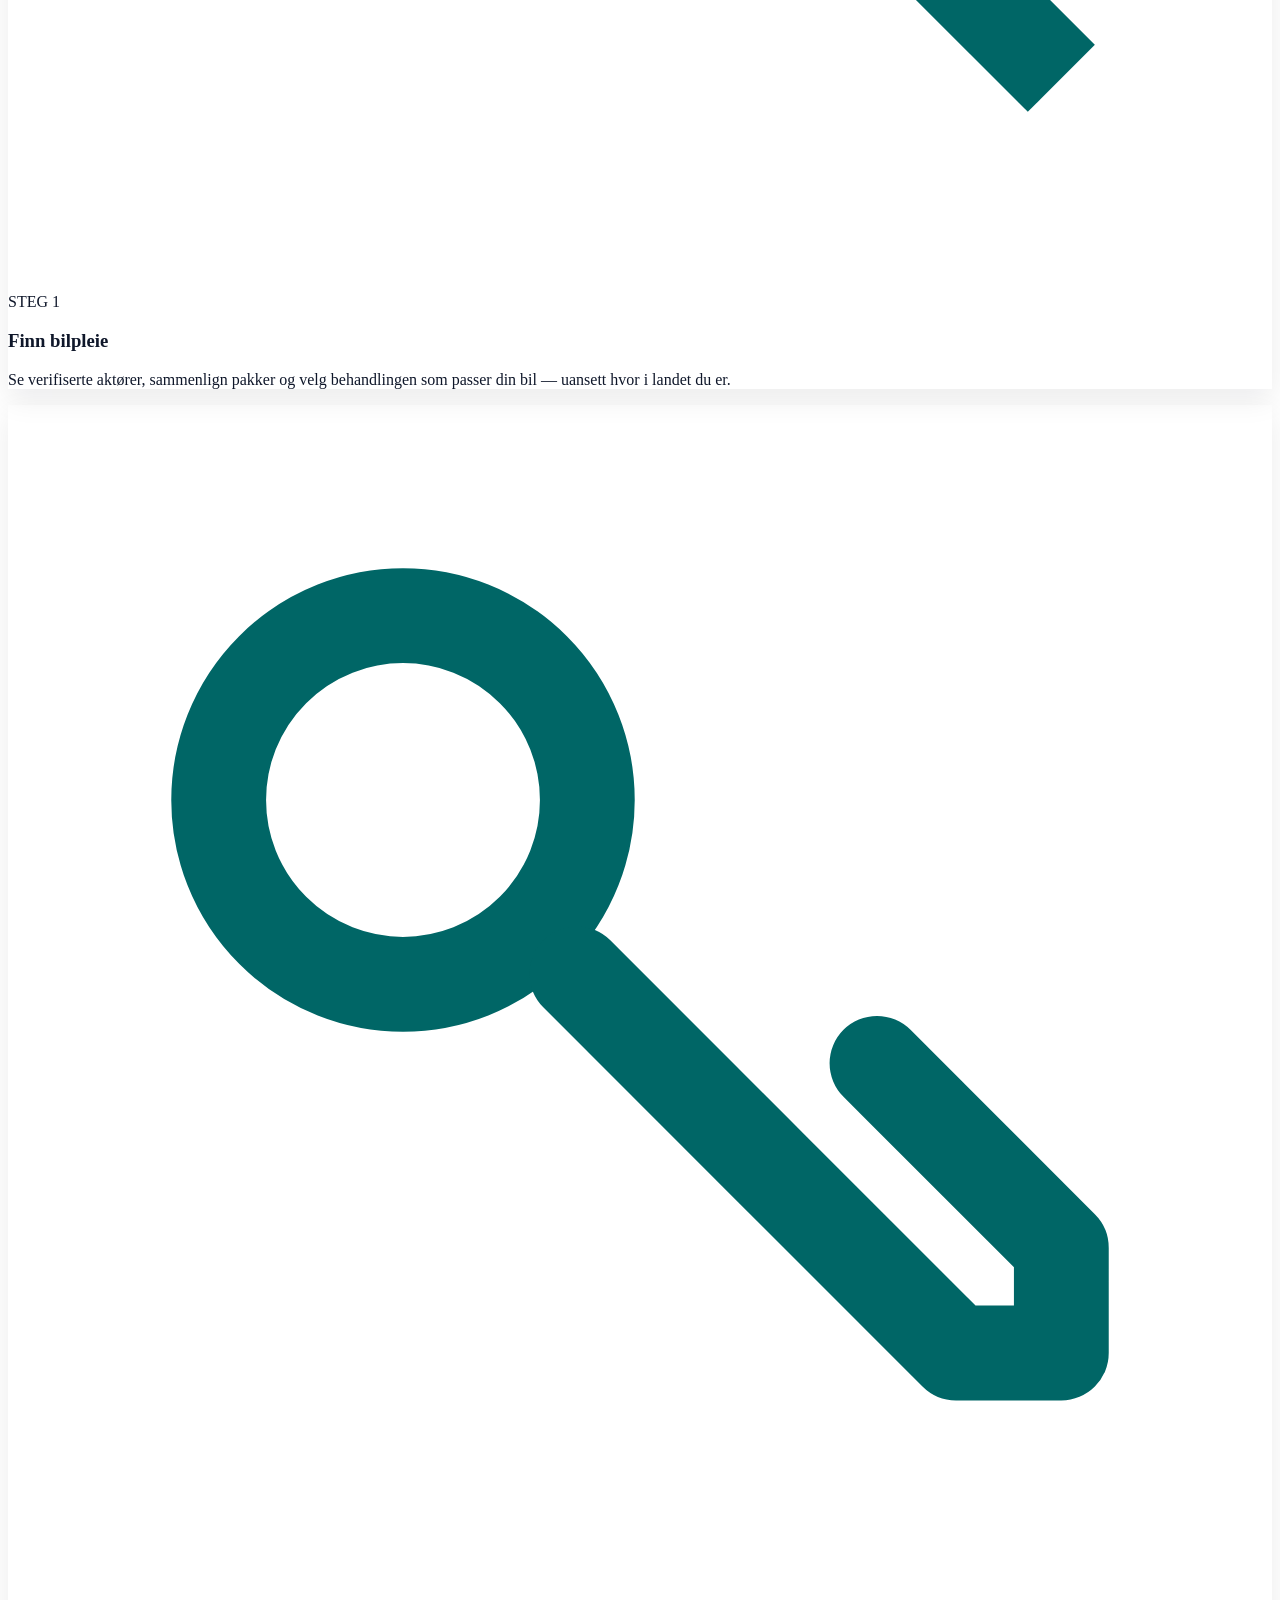
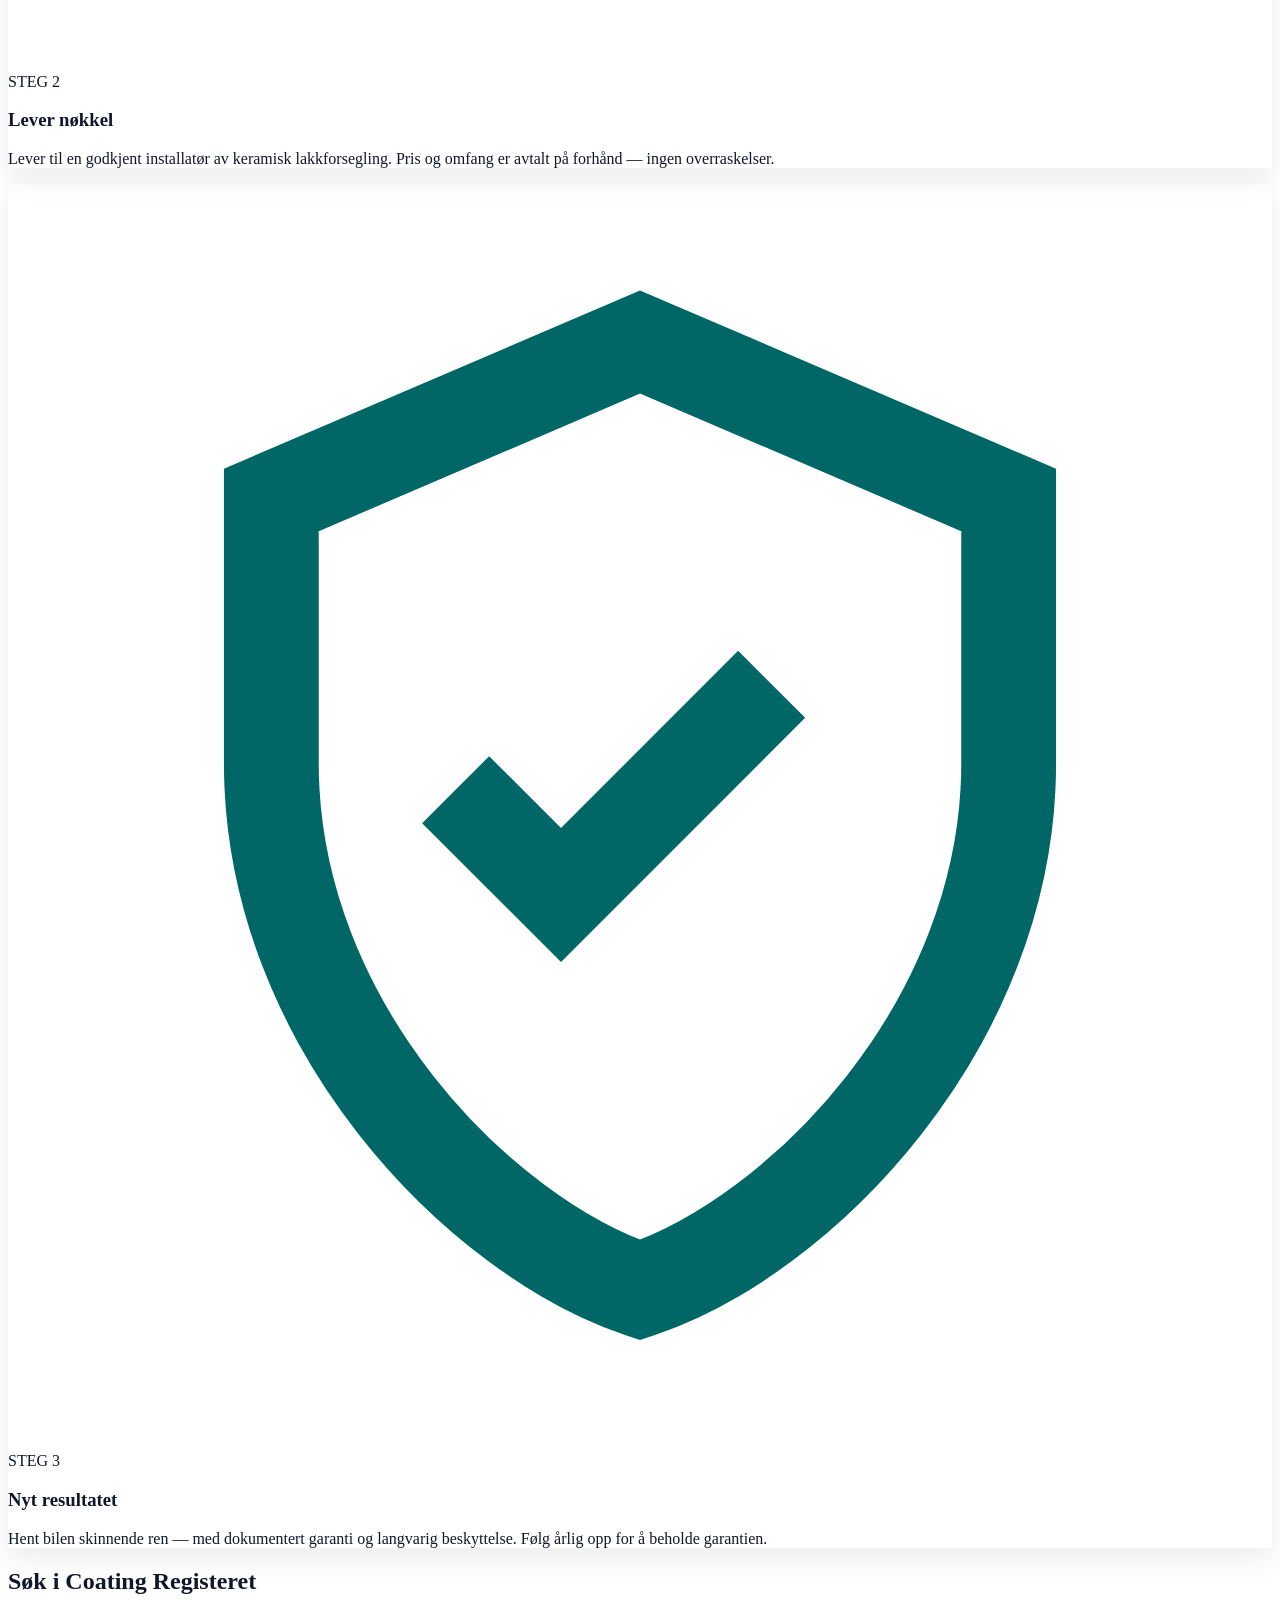
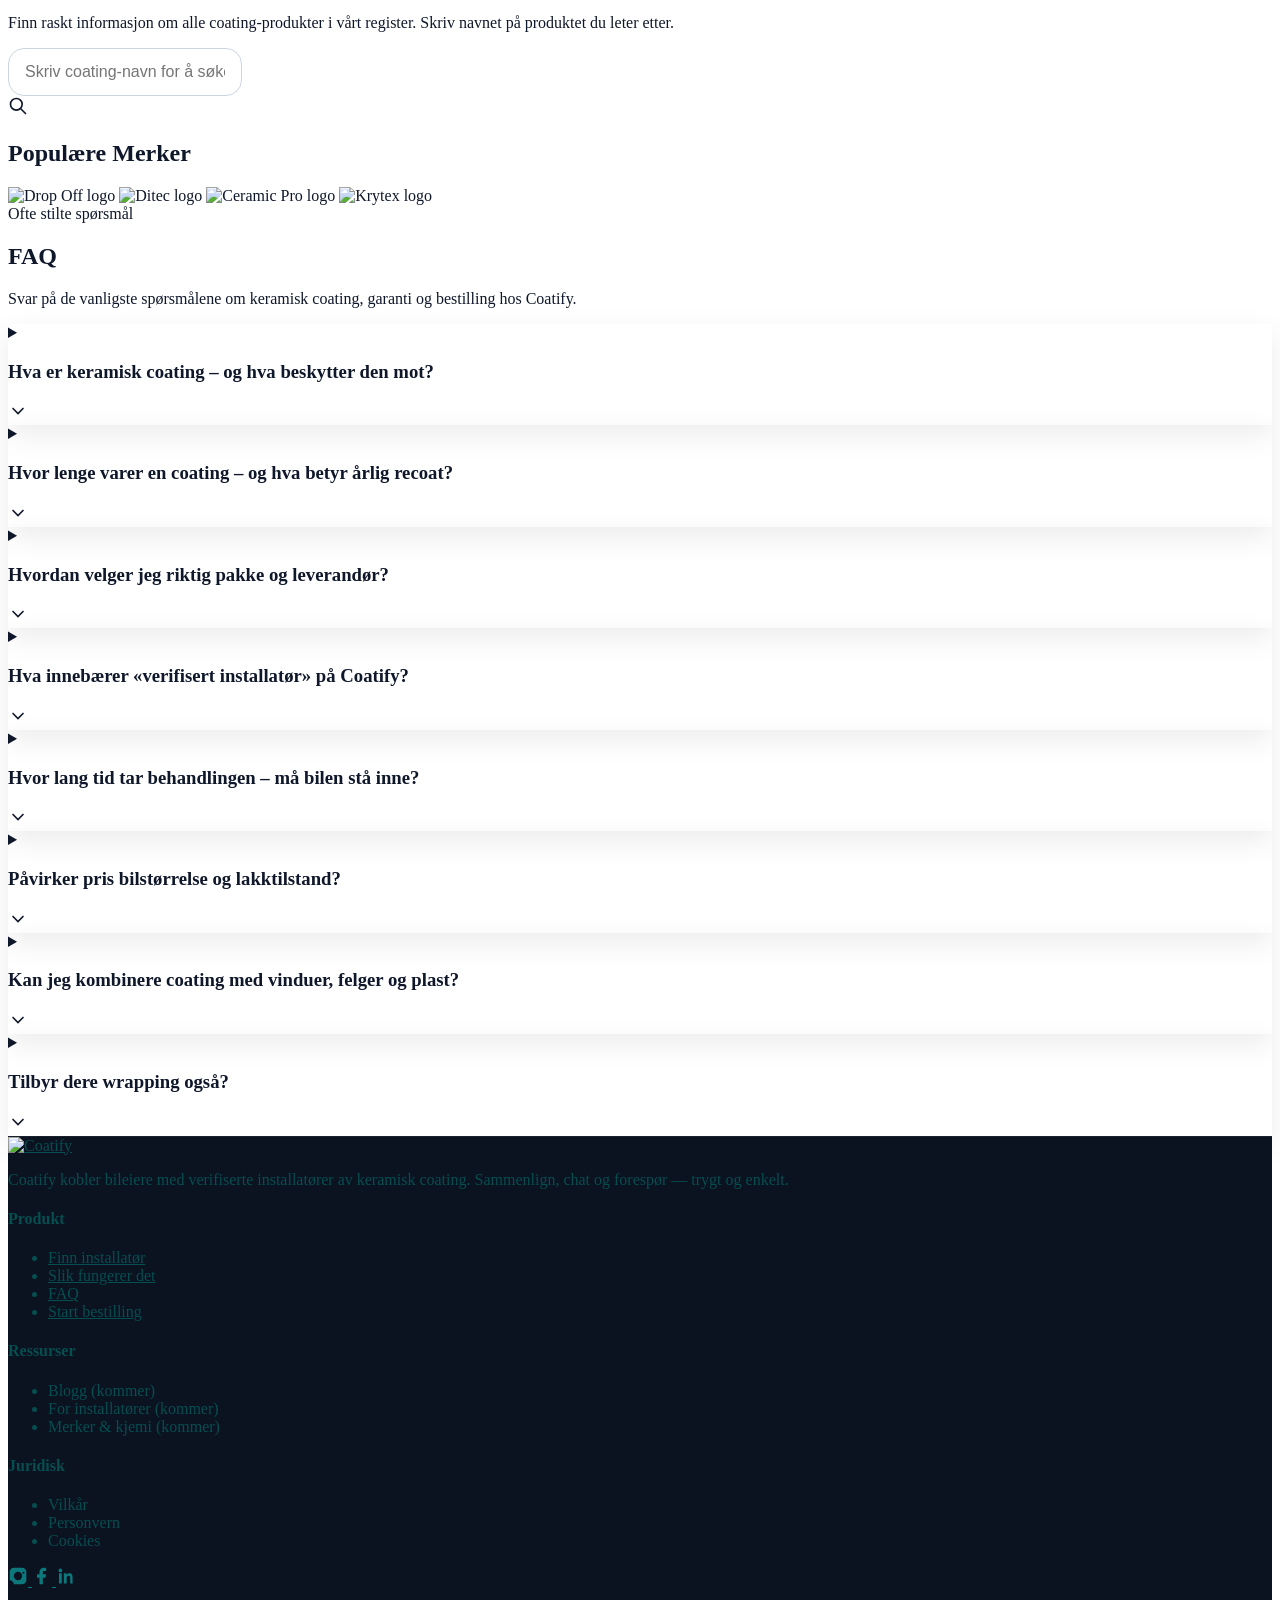
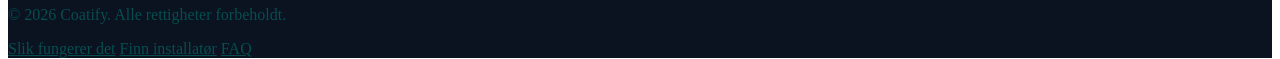
==== commit 8b02ad06: "Add files via upload" ====
--- a/index.html
+++ b/index.html
@@ -1,475 +1,1417 @@
-<!DOCTYPE html>
-<html lang="en">
-<head>
-  <meta charset="UTF-8" />
-  <meta name="viewport" content="width=device-width, initial-scale=1.0"/>
-  <title>Cootify — Ceramic Coating & PPF Booking</title>
-  <meta name="description" content="Book ceramic coating or PPF fast, safe, and easy in the Oslo area."/>
-  <script src="https://cdn.tailwindcss.com"></script>
-  <style>
-    .active { border-color:#059669 !important; background:#f0fdf4 !important; }
-    .icon { width:18px; height:18px; }
-    button { -webkit-tap-highlight-color: transparent; }
-  </style>
-  <script src="script.js"></script>
-</head>
-<body class="bg-gray-50 text-gray-800 font-sans">
-  <!-- HEADER -->
-<header class="fixed top-0 w-full bg-white/70 backdrop-blur-md border-b border-gray-200 z-50">
-  <div class="w-full px-5 py-3 flex items-center justify-between">
-    
-    <!-- Logo -->
-    <div class="flex items-center gap-2">
-      <img src="img/coatifylogo.png" 
-           alt="Coatify logo" 
-           class="h-7 w-auto rounded-md shadow-sm"/>
-    </div>
-
-    <!-- Desktop Nav -->
-    <nav class="hidden md:flex items-center gap-6 text-sm text-gray-700 font-normal">
-      <a href="#" class="hover:text-emerald-600 transition">Ceramic coating</a>
-      <a href="#" class="hover:text-emerald-600 transition">Paint protection film</a>
-      <a href="#" class="hover:text-emerald-600 transition">Warranty</a>
-      <a href="#" class="hover:text-emerald-600 transition">Support</a>
-    </nav>
-
-    <!-- Desktop Buttons -->
-    <div class="hidden md:flex items-center gap-3">
-      <button class="text-sm text-gray-600 hover:text-emerald-600 transition">Sign in</button>
-      <button class="px-3 py-1.5 rounded-lg bg-emerald-600 text-white text-sm hover:bg-emerald-700 transition">
-        Become an Installer
-      </button>
-      <select class="px-2 py-1 text-xs rounded-md border border-gray-300 focus:ring-emerald-500">
-        <option>EN</option><option>NO</option><option>SE</option><option>DK</option>
-        <option>DE</option><option>FR</option><option>ES</option><option>NL</option>
-      </select>
-    </div>
-
-    <!-- Mobile Hamburger -->
-    <button id="menuBtn" class="md:hidden flex items-center text-gray-700 hover:text-emerald-600">
-      <!-- Icon -->
-      <svg xmlns="http://www.w3.org/2000/svg" class="h-6 w-6" fill="none" 
-           viewBox="0 0 24 24" stroke="currentColor" stroke-width="2">
-        <path stroke-linecap="round" stroke-linejoin="round" 
-              d="M4 6h16M4 12h16M4 18h16" />
-      </svg>
-    </button>
-  </div>
-
-  <!-- Mobile Dropdown -->
-  <div id="mobileMenu" class="hidden md:hidden bg-white border-t border-gray-200">
-    <nav class="flex flex-col px-5 py-4 space-y-3 text-sm text-gray-700">
-      <a href="#" class="hover:text-emerald-600 transition">Ceramic coating</a>
-      <a href="#" class="hover:text-emerald-600 transition">Paint protection film</a>
-      <a href="#" class="hover:text-emerald-600 transition">Warranty</a>
-      <a href="#" class="hover:text-emerald-600 transition">Support</a>
-      <hr class="my-2">
-      <button class="text-sm text-gray-600 hover:text-emerald-600 transition">Sign in</button>
-      <button class="w-full px-3 py-2 rounded-lg bg-emerald-600 text-white text-sm hover:bg-emerald-700 transition">
-        Become an Installer
-      </button>
-      <select class="w-full px-2 py-1 text-xs rounded-md border border-gray-300 focus:ring-emerald-500">
-        <option>EN</option><option>NO</option><option>SE</option><option>DK</option>
-        <option>DE</option><option>FR</option><option>ES</option><option>NL</option>
-      </select>
-    </nav>
-  </div>
-</header>
-
-
-<!-- HERO -->
-<section class="relative pt-20 pb-8 bg-gradient-to-br from-emerald-50 to-white">
-
-  <div class="relative max-w-2xl mx-auto px-4 text-center">
-    <!-- Heading -->
-    <h1 class="text-3xl md:text-4xl font-bold leading-tight mb-2 text-gray-900">
-      Book <span class="text-emerald-600">Ceramic Coating</span> or <span class="text-emerald-600">PPF</span>
-    </h1>
-    <p class="text-gray-600 text-sm max-w-md mx-auto mb-6">
-      Compare trusted installers, pick a time, and send your request in minutes.
-    </p>
-
-    <!-- Booking Card -->
-    <form id="bookingForm" novalidate
-          class="bg-white rounded-2xl shadow-lg border border-gray-100 p-5 md:p-6 
-                 grid grid-cols-1 md:grid-cols-2 gap-4 text-left text-sm text-gray-800">
-
-      <!-- Service type -->
-      <div class="md:col-span-2">
-        <label class="block text-xs font-medium text-gray-700 mb-1">Service</label>
-        <input type="hidden" id="serviceType" name="service" value="Ceramic Coating"/>
-        <div class="inline-flex w-full rounded-lg overflow-hidden border border-gray-200" data-select-group="service">
-          <button type="button" data-value="Ceramic Coating" aria-pressed="true"
-                  class="select-btn flex-1 px-3 py-2 text-sm font-medium bg-emerald-600 text-white">
-            Ceramic Coating
-          </button>
-          <button type="button" data-value="Paint Protection Film" aria-pressed="false"
-                  class="select-btn flex-1 px-3 py-2 text-sm font-medium bg-white text-gray-700 hover:bg-gray-50">
-            Paint Protection Film
-          </button>
-        </div>
-      </div>
-
-      <!-- City -->
-      <div class="md:col-span-2">
-        <label class="block text-xs font-medium text-gray-700 mb-1">City</label>
-        <select id="city" name="city"
-                class="w-full px-3 py-2 rounded-lg border border-gray-200 focus:ring-2 focus:ring-emerald-500 text-sm">
-          <option>Oslo</option>
-          <option>Bærum (Sandvika)</option>
-          <option>Lillestrøm</option>
-          <option>Asker</option>
-          <option>Drammen</option>
-          <option>Moss</option>
-          <option>Jessheim</option>
-          <option>Ski (Nordre Follo)</option>
-        </select>
-      </div>
-
-      <!-- Dropoff -->
-      <div>
-        <label class="block text-xs font-medium text-gray-700 mb-1">Dropoff</label>
-        <input id="dropoff" name="dropoff" type="datetime-local"
-               class="w-full px-3 py-2 rounded-lg border border-gray-200 focus:ring-2 focus:ring-emerald-500 text-sm"/>
-        <p class="text-[11px] text-gray-500 mt-1">* Min. 8h service time required</p>
-      </div>
-
-      <!-- Pickup -->
-      <div>
-        <label class="block text-xs font-medium text-gray-700 mb-1">Pickup</label>
-        <input id="pickup" name="pickup" type="datetime-local"
-               class="w-full px-3 py-2 rounded-lg border border-gray-200 focus:ring-2 focus:ring-emerald-500 text-sm"/>
-      </div>
-
-      <!-- Paint condition -->
-      <div>
-        <label class="block text-xs font-medium text-gray-700 mb-1">Paint condition</label>
-        <input type="hidden" id="conditionInput" name="condition" value="Perfect"/>
-        <div class="grid grid-cols-3 gap-2" data-select-group="condition">
-          <button type="button" data-value="Perfect"
-                  class="select-btn px-2 py-2 text-xs rounded-md bg-emerald-600 text-white">
-            Brand new
-          </button>
-          <button type="button" data-value="Some scratches"
-                  class="select-btn px-2 py-2 text-xs rounded-md border border-gray-200 bg-white text-gray-700 hover:bg-gray-50">
-            Some scratches
-          </button>
-          <button type="button" data-value="Needs attention"
-                  class="select-btn px-2 py-2 text-xs rounded-md border border-gray-200 bg-white text-gray-700 hover:bg-gray-50">
-            Needs attention
-          </button>
-        </div>
-      </div>
-
-      <!-- Vehicle type -->
-      <div>
-        <label class="block text-xs font-medium text-gray-700 mb-1">Vehicle type</label>
-        <input type="hidden" id="vehicleInput" name="vehicle" value="Sedan"/>
-        <div class="grid grid-cols-3 gap-2" data-select-group="vehicle">
-          <button type="button" data-value="Sedan" aria-pressed="true"
-                  class="select-btn px-2 py-2 text-xs rounded-md bg-emerald-600 text-white flex justify-center">
-            🚘 Sedan
-          </button>
-          <button type="button" data-value="SUV"
-                  class="select-btn px-2 py-2 text-xs rounded-md border border-gray-200 bg-white text-gray-700 hover:bg-gray-50 flex justify-center">
-            🚙 SUV
-          </button>
-          <button type="button" data-value="Coupe"
-                  class="select-btn px-2 py-2 text-xs rounded-md border border-gray-200 bg-white text-gray-700 hover:bg-gray-50 flex justify-center">
-            🏎️ Coupe
-          </button>
-        </div>
-      </div>
-
-      <!-- CTA Button -->
-      <div class="md:col-span-2 flex justify-center mt-4">
-        <button id="submitBtn" type="submit"
-                class="w-full md:w-auto flex items-center justify-center gap-2 px-6 py-2 rounded-lg bg-emerald-600 text-white text-sm font-semibold hover:bg-emerald-700 active:bg-emerald-800 transition">
-          <svg xmlns="http://www.w3.org/2000/svg" class="h-4 w-4" fill="none" viewBox="0 0 24 24" stroke="currentColor" stroke-width="2">
-            <path stroke-linecap="round" stroke-linejoin="round" d="M21 21l-4.35-4.35M16.65 10.5a6.15 6.15 0 11-12.3 0 6.15 6.15 0 0112.3 0z"/>
-          </svg>
-          Find Installers
-        </button>
-      </div>
-
-    </form>
-  </div>
-</section>
-
-<script>
-  document.querySelectorAll("[data-select-group]").forEach(group => {
-    const buttons = group.querySelectorAll(".select-btn");
-    const hiddenInput = group.parentElement.querySelector("input[type='hidden']");
-
-    buttons.forEach(btn => {
-      btn.addEventListener("click", () => {
-        buttons.forEach(b => {
-          b.classList.remove("bg-emerald-600","text-white");
-          b.classList.add("bg-white","text-gray-700","border","border-gray-200");
-          b.setAttribute("aria-pressed", "false");
-        });
-        btn.classList.remove("bg-white","text-gray-700","border","border-gray-200");
-        btn.classList.add("bg-emerald-600","text-white");
-        btn.setAttribute("aria-pressed", "true");
-        hiddenInput.value = btn.dataset.value;
-      });
-    });
-  });
-</script>
-
-
- <!-- TOP INSTALLERS IN XYZ -->
-
-
-<section id="installers" class="mt-20 max-w-7xl mx-auto px-5">
-  <h2 class="text-3xl font-semibold text-center text-gray-800 mb-10">
-    Sammenlign installatører nær deg
-  </h2>
-
-  <div id="installerGrid"
-       class="grid grid-cols-1 md:grid-cols-2 lg:grid-cols-3 gap-6">
-  </div>
-</section>
-
-<script>
-  // Demo-data – med profesjonelle garanti-tekster
-  const installers = [
-    {
-      name: "Premium Auto Care",
-      city: "Oslo",
-      contact: "Anders Johansen",
-      profile: "https://i.pravatar.cc/100?img=15",
-      coating: {
-        brand: "Ceramic Pro",
-        logo: "https://upload.wikimedia.org/wikipedia/commons/thumb/e/e0/CeramicPro.svg/512px-CeramicPro.svg.png",
-        warranty: "5 års garanti",
-        price: "fra 8 990 kr",
-        yearly: "Årlig kontroll: 2 500 kr"
-      },
-      extras: [
-        "Inkludert full polering",
-        "Vinduscoating på alle ruter",
-        "Felgbeskyttelse tilgjengelig"
-      ],
-      lat: 59.9139, lng: 10.7522
-    },
-    {
-      name: "Elite Car Protection",
-      city: "Bærum",
-      contact: "Maria Berg",
-      profile: "https://i.pravatar.cc/100?img=12",
-      coating: {
-        brand: "DropOff",
-        logo: "https://dropoff.no/wp-content/uploads/2020/08/dropoff-logo.png",
-        warranty: "3 års garanti",
-        price: "fra 7 500 kr",
-        yearly: "Årlig kontroll: 3 000 kr"
-      },
-      extras: [
-        "Gratis lånebil",
-        "Inkludert innvendig vask",
-        "Vinduscoating tilgjengelig (+1 500 kr)"
-      ],
-      lat: 59.8949, lng: 10.5467
-    },
-    {
-      name: "Ditec Center",
-      city: "Drammen",
-      contact: "Erik Nilsen",
-      profile: "https://i.pravatar.cc/100?img=32",
-      coating: {
-        brand: "Ditec Original",
-        logo: "https://ditec.no/wp-content/uploads/2019/05/ditec-logo.png",
-        warranty: "6 års garanti",
-        price: "fra 9 900 kr",
-        yearly: "Årlig kontroll: 2 800 kr"
-      },
-      extras: [
-        "Coating på alle glassflater",
-        "Lakkbeskyttelse inkludert",
-        "Gratis lånebil"
-      ],
-      lat: 59.7439, lng: 10.2045
-    }
-  ];
-
-  // Haversine formel
-  function getDistance(lat1, lon1, lat2, lon2) {
-    const R = 6371;
-    const dLat = (lat2 - lat1) * Math.PI / 180;
-    const dLon = (lon2 - lon1) * Math.PI / 180;
-    const a =
-      Math.sin(dLat/2) * Math.sin(dLat/2) +
-      Math.cos(lat1 * Math.PI/180) * Math.cos(lat2 * Math.PI/180) *
-      Math.sin(dLon/2) * Math.sin(dLon/2);
-    return R * 2 * Math.atan2(Math.sqrt(a), Math.sqrt(1-a));
-  }
-
-  function renderInstallers(userLat, userLng) {
-    const sorted = installers.sort((a, b) => {
-      const distA = getDistance(userLat, userLng, a.lat, a.lng);
-      const distB = getDistance(userLat, userLng, b.lat, b.lng);
-      return distA - distB;
-    });
-
-    const grid = document.getElementById("installerGrid");
-    grid.innerHTML = "";
-
-    sorted.forEach(installer => {
-      const card = document.createElement("div");
-      card.className = "bg-white rounded-2xl shadow-md border border-gray-100 hover:shadow-xl transition transform hover:-translate-y-1 p-6 flex flex-col";
-
-      card.innerHTML = `
-        <!-- Header -->
-        <div class="flex items-center gap-4 mb-4">
-          <img src="${installer.profile}" alt="${installer.contact}" class="w-12 h-12 rounded-full object-cover border">
-          <div>
-            <h3 class="text-lg font-semibold text-gray-800">${installer.name}</h3>
-            <p class="text-sm text-gray-500">${installer.contact} • ${installer.city}</p>
-          </div>
-        </div>
-
-        <!-- Coating info -->
-        <div class="flex items-center gap-3 mb-4">
-          <img src="${installer.coating.logo}" alt="${installer.coating.brand}" class="h-10 object-contain">
-          <div>
-            <p class="font-semibold text-gray-800">${installer.coating.brand}</p>
-            <p class="text-xs text-gray-500">${installer.coating.warranty}</p>
-          </div>
-        </div>
-
-        <!-- Pris & kontroll -->
-        <div>
-          <p class="text-2xl font-bold text-emerald-600">${installer.coating.price}</p>
-          <p class="text-sm text-gray-500 mb-4">${installer.coating.yearly}</p>
-        </div>
-
-        <!-- Ekstra tjenester -->
-        <ul class="space-y-2 text-sm text-gray-700">
-          ${installer.extras.map(e => `
-            <li class="flex items-center gap-2">
-              <svg xmlns="http://www.w3.org/2000/svg" 
-                   class="h-4 w-4 text-emerald-600 flex-shrink-0" 
-                   fill="none" viewBox="0 0 24 24" stroke="currentColor">
-                <path stroke-linecap="round" stroke-linejoin="round" stroke-width="2" 
-                      d="M5 13l4 4L19 7" />
-              </svg>
-              ${e}
-            </li>`).join("")}
-        </ul>
-
-        <!-- CTA -->
-        <a href="#bookingForm"
-           class="mt-6 inline-block w-full text-center px-4 py-2 rounded-xl bg-emerald-600 text-white text-sm font-medium hover:bg-emerald-700 transition">
-          Bestill nå
-        </a>
-      `;
-      grid.appendChild(card);
-    });
-  }
-
-  // Geolokasjon
-  if (navigator.geolocation) {
-    navigator.geolocation.getCurrentPosition(
-      pos => {
-        const { latitude, longitude } = pos.coords;
-        renderInstallers(latitude, longitude);
-      },
-      () => renderInstallers(59.9139, 10.7522)
-    );
-  } else {
-    renderInstallers(59.9139, 10.7522);
-  }
-</script>
-
-
-
-<!-- BANNER -->
-<section class="relative mt-10 max-w-6xl mx-auto px-5">
-  <img src="file:///C:/Users/Lenovo/Documents/Coatify/img/coatify%20ceramic%20coating.jpeg"
-       class="w-full h-96 md:h-[28rem] object-cover rounded-xl shadow-md" loading="lazy"/>
-  
-  <!-- Overlay -->
-  <div class="absolute inset-0 rounded-xl bg-gradient-to-r from-black/50 to-transparent flex flex-col justify-center px-6">
-    <h2 class="text-white text-2xl md:text-4xl font-medium max-w-lg mb-6">
-      Discover the benefits of ceramic coating for your vehicle
-    </h2>
-
-    <!-- CTA Button -->
-    <a href="#bookingForm" 
-       class="inline-block w-fit px-6 py-3 rounded-lg bg-emerald-600 text-white text-sm md:text-base font-medium shadow-md hover:bg-emerald-700 focus:ring-2 focus:ring-emerald-500 transition">
-       Lea&rn More
-    </a>
-  </div>
-</section>
-
-
-<!-- FOOOTER -->
-
-
-<footer class="bg-white border-t border-gray-200 mt-20">
-  <div class="max-w-7xl mx-auto px-6 py-12 grid grid-cols-1 md:grid-cols-4 gap-10">
-    
-    <!-- Logo / Kort intro -->
-    <div>
-      <img src="file:///C:/Users/Lenovo/Documents/Coatify/img/coatifylogo.png" 
-           alt="Coatify logo" 
-           class="h-10 mb-4">
-      <p class="text-sm text-gray-600 leading-relaxed">
-        Sammenlign de beste installatørene for lakkbeskyttelse. 
-        Finn de nærmest deg og bestill trygt gjennom Coatify.
-      </p>
-    </div>
-
-    <!-- Hurtiglenker -->
-    <div>
-      <h4 class="text-lg font-semibold text-gray-800 mb-4">Hurtiglenker</h4>
-      <ul class="space-y-2 text-sm">
-        <li><a href="#installers" class="hover:text-emerald-600 transition">Installatører</a></li>
-        <li><a href="#bookingForm" class="hover:text-emerald-600 transition">Bestill nå</a></li>
-        <li><a href="#priser" class="hover:text-emerald-600 transition">Priser</a></li>
-        <li><a href="#faq" class="hover:text-emerald-600 transition">FAQ</a></li>
-      </ul>
-    </div>
-
-    <!-- Kontakt -->
-    <div>
-      <h4 class="text-lg font-semibold text-gray-800 mb-4">Kontakt oss</h4>
-      <ul class="space-y-2 text-sm text-gray-600">
-        <li> Oslo, Norge</li>
-        <li>+47 22 22 22 22</li>
-        <li>✉️ support@coatify.no</li>
-      </ul>
-    </div>
-
-    <!-- Nyhetsbrev -->
-    <div>
-      <h4 class="text-lg font-semibold text-gray-800 mb-4">Hold deg oppdatert</h4>
-      <form class="flex flex-col sm:flex-row gap-3">
-        <input 
-          type="email" 
-          placeholder="Din e-post" 
-          class="w-full px-4 py-2 rounded-lg border border-gray-300 text-gray-800 focus:outline-none focus:ring-2 focus:ring-emerald-500"
-        >
-        <button 
-          type="submit" 
-          class="px-4 py-2 rounded-lg bg-emerald-600 text-white font-medium hover:bg-emerald-700 transition"
-        >
-          Abonner
-        </button>
-      </form>
-    </div>
-
-  </div>
-
-  <!-- Bunnlinje -->
-  <div class="border-t border-gray-200 mt-8">
-    <div class="max-w-7xl mx-auto px-6 py-6 flex flex-col md:flex-row items-center justify-between text-sm text-gray-500">
-      <p>&copy; 2025 Coatify. Alle rettigheter forbeholdt.</p>
-      <div class="flex gap-5 mt-4 md:mt-0">
-        <a href="#" class="hover:text-emerald-600 transition">Personvern</a>
-        <a href="#" class="hover:text-emerald-600 transition">Vilkår</a>
-      </div>
-    </div>
-  </div>
-</footer>
+<!doctype html>
+<html lang="no" class="scroll-smooth">
+<head>
+  <meta charset="utf-8" />
+  <meta name="viewport" content="width=device-width, initial-scale=1, viewport-fit=cover" />
+  <title>Coatify — Finn verifiserte installatører for keramisk coating</title>
+  <meta name="description" content="Sammenlign verifiserte installatører, åpne profilen for galleri, pakker og chat. Se tydelig hvilken coating-type som brukes og lær hvorfor den passer for deg." />
+  <meta name="theme-color" content="#006666" media="(prefers-color-scheme: light)" />
+  <meta name="theme-color" content="#003f3f" media="(prefers-color-scheme: dark)" />
+  <link rel="icon" href="/favicon.ico" />
+  <link rel="preconnect" href="https://images.unsplash.com" crossorigin>
+  <script src="https://cdn.tailwindcss.com"></script>
+  <style>
+    :root{
+      --brand:#006666; --brand-700:#0a5a5a; --ok:#16a34a; --ink:#0f172a; --ink-600:#475569; --line:#e5e7eb;
+      --ring:0 0 0 3px rgba(0,102,102,.25);
+      --logo-h: 64px;
+      --ic-from:#007378; --ic-to:#005e62; --ic-text:#eefdfd; --ic-sub:#c9efef; --ic-chip-bg:rgba(255,255,255,.12); --ic-chip-brd:rgba(255,255,255,.28);
+      --card-side-w: 132px; --chips-min-h: 48px; --avatar-size: 56px; --card-min-h: 220px;
+      --safe-top: env(safe-area-inset-top); --safe-bottom: env(safe-area-inset-bottom);
+    }
+    *{ box-sizing:border-box } html,body{ height:100% } html{-webkit-text-size-adjust:100%}
+    body{ background:#fff; color:var(--ink); -webkit-tap-highlight-color: transparent; }
+    .skip{ position:absolute; left:-9999px; top:auto; width:1px; height:1px; overflow:hidden }
+    .skip:focus{ left:1rem; top:1rem; width:auto; height:auto; background:#fff; color:#111827; padding:.5rem .75rem; border-radius:.5rem; box-shadow:0 8px 24px rgba(2,6,23,.15); z-index:50 }
+    .icon{width:20px;height:20px}
+    .chip{border:1px solid rgba(15,23,42,.18);background:rgba(2,6,23,.04)}
+    .btn{display:inline-flex;align-items:center;justify-content:center;gap:.5rem;font-weight:800;border-radius:1rem;line-height:1;min-height:44px;min-width:44px}
+    .btn:focus-visible{ outline:none; box-shadow:var(--ring) }
+    .btn-primary{background:var(--brand);color:#fff;padding:.8rem 1.05rem}
+    .btn-primary:hover{ background:var(--brand-700) }
+    .btn-outline{border:1px solid #cbd5e1;color:#0f172a;padding:.75rem 1rem;background:#fff}
+    .btn-outline:hover{ background:#f8fafc }
+    .segmented{display:inline-flex;border-radius:9999px;border:1px solid #e5e7eb;background:#fff;padding:4px;box-shadow:0 2px 8px rgba(2,6,23,.06)}
+    .segmented .seg-btn{padding:10px 16px;font-weight:800;border-radius:9999px;color:#065f46;transition:background .2s,color .2s,box-shadow .2s;white-space:nowrap}
+    .segmented .seg-btn[aria-selected="true"]{background:#16a34a;color:#fff;box-shadow:0 6px 18px rgba(22,163,74,.24)}
+    .header{ backdrop-filter:saturate(140%) blur(10px) }
+    .pulse{ position:relative; display:inline-flex; align-items:center; justify-content:center; height:24px; padding:0 .5rem; min-width:42px; border-radius:9999px; background:#e6f7f7; color:#006666; border:1px solid #99d9d9; font-size:10px; font-weight:800; letter-spacing:.02em; text-transform:lowercase; line-height:1; animation:pulse-ring 2s infinite; }
+    @keyframes pulse-ring{ 0%{ box-shadow:0 0 0 0 rgba(0,102,102,.35) } 70%{ box-shadow:0 0 0 12px rgba(0,102,102,0) } 100%{ box-shadow:0 0 0 0 rgba(0,102,102,0) } }
+    @media (prefers-reduced-motion:reduce){ .pulse{ animation:none } .card-modern{ transition:none } }
+    
+    /* UPDATED: Installer cards with coating-register style */
+    .installer-card {
+      background: #fff;
+      border-radius: 1.25rem;
+      border: 1px solid #e5e7eb;
+      box-shadow: 0 4px 12px rgba(0,0,0,0.05);
+      transition: all 0.3s ease;
+      overflow: hidden;
+      position: relative;
+      padding: 1.5rem;
+    }
+    .installer-card:hover {
+      transform: translateY(-5px);
+      box-shadow: 0 10px 25px rgba(0,0,0,0.1);
+      border-color: var(--brand);
+    }
+    .installer-card-header {
+      display: flex;
+      align-items: flex-start;
+      gap: 1rem;
+      margin-bottom: 1rem;
+    }
+    .installer-avatar {
+      width: 80px;
+      height: 80px;
+      border-radius: 12px;
+      overflow: hidden;
+      border: 2px solid #f1f5f9;
+      flex-shrink: 0;
+    }
+    .installer-avatar img {
+      width: 100%;
+      height: 100%;
+      object-fit: cover;
+    }
+    .installer-info {
+      flex: 1;
+      min-width: 0;
+    }
+    .installer-name {
+      font-size: 1.25rem;
+      font-weight: 900;
+      color: #0f172a;
+      margin-bottom: 0.25rem;
+      display: flex;
+      align-items: center;
+      gap: 0.5rem;
+      flex-wrap: wrap;
+    }
+    .installer-company {
+      color: #64748b;
+      font-size: 0.95rem;
+      margin-bottom: 0.5rem;
+    }
+    .installer-meta {
+      display: flex;
+      align-items: center;
+      gap: 1rem;
+      flex-wrap: wrap;
+      font-size: 0.875rem;
+      color: #475569;
+    }
+    .rating {
+      display: flex;
+      align-items: center;
+      gap: 0.25rem;
+      color: #f59e0b;
+    }
+    .level-badge {
+      display: inline-flex;
+      align-items: center;
+      padding: 0.25rem 0.5rem;
+      border-radius: 0.5rem;
+      font-size: 0.75rem;
+      font-weight: 700;
+    }
+    .level-top {
+      background: rgba(34, 197, 94, 0.1);
+      color: #166534;
+    }
+    .level-mid {
+      background: rgba(245, 158, 11, 0.1);
+      color: #92400e;
+    }
+    .coating-chips {
+      display: flex;
+      flex-wrap: wrap;
+      gap: 0.5rem;
+      margin: 1rem 0;
+    }
+    .coating-chip {
+      display: inline-flex;
+      align-items: center;
+      gap: 0.5rem;
+      padding: 0.5rem 0.75rem;
+      background: #f8fafc;
+      border: 1px solid #e2e8f0;
+      border-radius: 0.75rem;
+      font-size: 0.75rem;
+      font-weight: 700;
+      color: #334155;
+    }
+    .installer-actions {
+      display: grid;
+      grid-template-columns: 1fr auto;
+      gap: 0.75rem;
+      align-items: center;
+      margin-top: 1rem;
+    }
+    .price-section {
+      text-align: right;
+    }
+    .price-label {
+      font-size: 0.75rem;
+      font-weight: 700;
+      color: #64748b;
+      margin-bottom: 0.25rem;
+    }
+    .price-amount {
+      font-size: 1.5rem;
+      font-weight: 900;
+      color: var(--brand);
+    }
+    
+    .filter-bar{ display:flex; flex-wrap:wrap; align-items:center; justify-content:space-between; gap:10px }
+    .filter-left{ display:flex; align-items:center; gap:10px; flex-wrap:nowrap; overflow:auto; -webkit-overflow-scrolling:touch; scroll-snap-type:x proximity; }
+    .filter-left > *{ scroll-snap-align:center; }
+    .filter-title{ font-size:.9rem; font-weight:600; color:#111827; flex:0 0 auto; }
+    .filter-right{ display:flex; align-items:center; gap:10px; flex-wrap:nowrap; overflow:auto; -webkit-overflow-scrolling:touch }
+    .place-badge{ display:inline-flex; align-items:center; gap:.4rem; font-weight:700; font-size:.9rem; padding:.4rem .6rem; border-radius:.75rem; border:1px solid #cbd5e1; background:#fff; color:#0f172a; white-space:nowrap; }
+    .place-badge button{ font-weight:800; }
+    .switch{ position:relative; display:inline-flex; align-items:center; gap:.6rem; font-size:.95rem; color:#475569; user-select:none }
+    .switch input{ position:absolute; opacity:0; pointer-events:none }
+    .switch-track{ width:50px; height:28px; background:#e2f3f3; border:1px solid #b5e0e0; border-radius:9999px; display:inline-block; position:relative; transition:background .2s, border-color .2s; box-shadow:inset 0 1px 0 rgba(255,255,255,.6), 0 2px 6px rgba(2,6,23,.06) }
+    .switch-handle{ position:absolute; top:2px; left:2px; width:24px; height:24px; border-radius:9999px; background:#fff; box-shadow:0 2px 6px rgba(2,6,23,.2); transition:left .18s ease, box-shadow .2s }
+    .switch input:checked + .switch-track{ background:#0fb07b; border-color:#0a8b62 }
+    .switch input:checked + .switch-track .switch-handle{ left:24px }
+    .switch input:focus-visible + .switch-track{ outline:none; box-shadow:var(--ring) }
+    .footer{ background:#0b1220; color:#cbd5e1; border-top:1px solid rgba(255,255,255,.06) }
+    .footer a{ color:#cbd5e1 } .footer a:hover{ color:#ffffff }
+    .logo-row img{ height:28px; width:auto; object-fit:contain; filter:grayscale(100%); opacity:.85; transition:opacity .15s, filter .15s }
+    .logo-row img:hover{ filter:none; opacity:1 }
+    .shadow-card{box-shadow:0 10px 28px rgba(2,6,23,.08)}
+    .gallery img{object-fit:cover;width:100%;height:100%;border-radius:.75rem}
+    .sr-only{ position:absolute; width:1px; height:1px; padding:0; margin:-1px; overflow:hidden; clip:rect(0,0,0,0); white-space:nowrap; border:0 }
+    .modal{ position:fixed; inset:0; display:none; place-items:end; background:rgba(2,6,23,.5); backdrop-filter:blur(3px); padding:1rem; z-index:1000; }
+    .modal.open{ display:grid; }
+    .modal > div{ width:100%; max-width:700px; margin-inline:auto; border-top-left-radius:1.25rem; border-top-right-radius:1.25rem; margin-bottom:calc(0px + var(--safe-bottom)); }
+    body.modal-open{ overflow:hidden; }
+    input, select, textarea { font-size:16px; }
+    input[type="text"], input[type="email"], input[type="date"], textarea, select{ padding:.875rem 1rem; border-radius:1rem; border:1px solid #cbd5e1; }
+    input:focus, textarea:focus, select:focus{ outline:none; box-shadow:var(--ring); border-color:#93c5c5 }
+    .sticky-cta{ position:sticky; bottom:calc(0px + var(--safe-bottom)); background:linear-gradient(to top, rgba(255,255,255,.98), rgba(255,255,255,.9)); padding-top:.5rem; margin-top:.25rem; }
+    .hero-title{ font-size:clamp(1.7rem,5.5vw,3.1rem); line-height:1.15; }
+    
+    /* Consistent field sizing */
+    .form-field { width: 100%; }
+    .form-field input, .form-field select { width: 100%; }
+    
+    /* Vehicle condition info */
+    .vehicle-condition-info { 
+      display: flex; 
+      align-items: center; 
+      gap: 0.5rem; 
+      margin-top: 0.5rem; 
+      font-size: 0.8rem; 
+      color: #475569; 
+    }
+    .info-icon { 
+      width: 16px; 
+      height: 16px; 
+      border-radius: 50%; 
+      background: #006666; 
+      color: white; 
+      display: inline-flex; 
+      align-items: center; 
+      justify-content: center; 
+      font-size: 10px; 
+      cursor: pointer; 
+    }
+    
+    /* Improved header styling */
+    .header-nav a {
+      color: #1e293b;
+      font-weight: 700;
+      transition: color 0.2s ease;
+    }
+    .header-nav a:hover {
+      color: #006666;
+    }
+    
+    /* Improved info chips styling */
+    .info-chips-container {
+      display: flex;
+      flex-wrap: wrap;
+      gap: 0.75rem;
+      margin-top: 1.5rem;
+    }
+    .info-chip {
+      display: flex;
+      align-items: center;
+      gap: 0.5rem;
+      padding: 0.75rem 1rem;
+      background: #f8fafc;
+      border: 1px solid #e2e8f0;
+      border-radius: 0.75rem;
+      font-size: 0.875rem;
+      font-weight: 600;
+      color: #334155;
+      box-shadow: 0 1px 3px rgba(0, 0, 0, 0.05);
+      transition: all 0.2s ease;
+    }
+    .info-chip:hover {
+      background: #f1f5f9;
+      transform: translateY(-2px);
+      box-shadow: 0 4px 6px rgba(0, 0, 0, 0.05);
+    }
+    .info-chip-icon {
+      display: flex;
+      align-items: center;
+      justify-content: center;
+      width: 24px;
+      height: 24px;
+      background: #006666;
+      border-radius: 50%;
+      color: white;
+      flex-shrink: 0;
+    }
+    
+    /* Alternate hero section styling */
+    .alt-hero {
+      background: #f8fafc;
+      padding: 2rem 0;
+      text-align: center;
+    }
+    .alt-hero-title {
+      font-size: clamp(1.5rem, 4vw, 2.5rem);
+      font-weight: 900;
+      color: #006666;
+      margin-bottom: 1rem;
+    }
+    
+    /* Desktop-specific styles */
+    @media (max-width: 480px){
+      .installer-card {
+        padding: 1.25rem;
+      }
+      .installer-card-header {
+        flex-direction: column;
+        text-align: center;
+      }
+      .installer-avatar {
+        align-self: center;
+      }
+      .installer-actions {
+        grid-template-columns: 1fr;
+        text-align: center;
+      }
+      .price-section {
+        text-align: center;
+      }
+    }
+  </style>
+</head>
+<body class="bg-white text-slate-800 antialiased">
+  <a href="#main" class="skip" data-i18n="skip.toContent">Hopp til innhold</a>
+  
+
+<!-- Header -->
+<header class="header sticky top-0 z-40 bg-white/85 backdrop-blur border-b border-slate-200" style="padding-top:var(--safe-top)">
+  <div class="mx-auto max-w-7xl px-4 sm:px-6 lg:px-8 h-20 flex items-center justify-between gap-3">
+    <!-- LEFT: Logo -->
+    <div class="flex items-center gap-6">
+      <a href="./index.html" class="flex items-center gap-2" aria-label="Coatify forside">
+        <img src="./Img/coatify-logo.svg" alt="Coatify" class="w-auto object-contain" style="height:48px" fetchpriority="high" decoding="async">
+      </a>
+    </div>
+
+    <!-- RIGHT: Menu + language + installer button -->
+    <div class="flex items-center gap-4">
+      <!-- Desktop navigation -->
+      <nav class="hidden md:flex items-center gap-6 text-sm header-nav" aria-label="Hovedmeny">
+        <a href="#book" class="hover:text-slate-900 min-h-[44px] inline-flex items-center" data-i18n="nav.book">Bestill</a>
+        <a href="#installers" class="hover:text-slate-900 min-h-[44px] inline-flex items-center" data-i18n="nav.installers">Installatører</a>
+        <a href="#how" class="hover:text-slate-900 min-h-[44px] inline-flex items-center" data-i18n="nav.how">Slik fungerer det</a>
+        <a href="#faq" class="hover:text-slate-900 min-h-[44px] inline-flex items-center" data-i18n="nav.faq">FAQ</a>
+        <!-- FIKSET: Coating Register link -->
+        <a href="./coating-register.html" class="hover:text-slate-900 min-h-[44px] inline-flex items-center font-extrabold text-emerald-700">Coating Register</a>
+      </nav>
+
+      <!-- ✅ Updated "Become an Installer" button (desktop) -->
+      <a href="./installer.html" class="hidden md:inline-flex btn btn-primary px-5" data-i18n="cta.beInstaller">Bli installatør</a>
+
+      <!-- Language (desktop) -->
+      <details class="relative hidden md:block" id="desktopLangSelector">
+        <summary class="list-none p-2 rounded-full border border-slate-200 min-h-[44px] min-w-[44px] grid place-items-center hover:bg-slate-50 cursor-pointer" aria-label="Bytt språk" role="button">
+          <svg class="icon" viewBox="0 0 24 24" fill="none" stroke="currentColor" aria-hidden="true">
+            <circle cx="12" cy="12" r="9" stroke-width="2"></circle>
+            <path d="M3 12h18M12 3c3 3.5 3 14 0 18M12 3c-3 3.5-3 14 0 18" stroke-width="2" stroke-linecap="round"></path>
+          </svg>
+        </summary>
+        <ul class="absolute right-0 mt-2 w-48 bg-white border border-slate-200 shadow-lg rounded-xl py-2 z-50">
+          <li><button class="w-full text-left px-4 py-2 hover:bg-slate-50" data-lang="no">Norsk</button></li>
+          <li><button class="w-full text-left px-4 py-2 hover:bg-slate-50" data-lang="sv">Svenska</button></li>
+          <li><button class="w-full text-left px-4 py-2 hover:bg-slate-50" data-lang="da">Dansk</button></li>
+          <li><button class="w-full text-left px-4 py-2 hover:bg-slate-50" data-lang="en">English</button></li>
+        </ul>
+      </details>
+
+      <!-- Language (mobile) -->
+      <details class="relative md:hidden" id="mobileLangSelector">
+        <summary class="list-none p-2 rounded-full border border-slate-200 min-h-[44px] min-w-[44px] grid place-items-center" aria-label="Bytt språk" role="button">
+          <svg class="icon" viewBox="0 0 24 24" fill="none" stroke="currentColor" aria-hidden="true">
+            <circle cx="12" cy="12" r="9" stroke-width="2"></circle>
+            <path d="M3 12h18M12 3c3 3.5 3 14 0 18M12 3c-3 3.5-3 14 0 18" stroke-width="2" stroke-linecap="round"></path>
+          </svg>
+        </summary>
+        <ul class="absolute right-0 mt-2 w-44 bg-white border border-slate-200 shadow-lg rounded-xl py-2 z-50">
+          <li><button class="w-full text-left px-4 py-2 hover:bg-slate-50" data-lang="no">Norsk</button></li>
+          <li><button class="w-full text-left px-4 py-2 hover:bg-slate-50" data-lang="sv">Svenska</button></li>
+          <li><button class="w-full text-left px-4 py-2 hover:bg-slate-50" data-lang="da">Dansk</button></li>
+          <li><button class="w-full text-left px-4 py-2 hover:bg-slate-50" data-lang="en">English</button></li>
+        </ul>
+      </details>
+
+      <!-- Menu button for mobile -->
+      <button id="menuBtn" class="md:hidden p-2 rounded-lg border border-slate-200 min-h-[44px] min-w-[44px]" aria-controls="mobileNav" aria-expanded="false" aria-label="Åpne meny">
+        <svg class="icon" viewBox="0 0 24 24" fill="none" stroke="currentColor" aria-hidden="true"><path d="M3 6h18M3 12h18M3 18h18" stroke-width="2" stroke-linecap="round" /></svg>
+      </button>
+    </div>
+  </div>
+
+  <!-- ✅ Updated Mobile nav -->
+  <div id="mobileNav" class="md:hidden hidden border-t border-slate-200" role="region" aria-label="Mobilmeny">
+    <nav class="px-4 py-3 grid gap-1.5 text-slate-700">
+      <a href="#book" class="p-3 rounded-xl hover:bg-slate-100" data-i18n="nav.book">Bestill</a>
+      <a href="#installers" class="p-3 rounded-xl hover:bg-slate-100" data-i18n="nav.installers">Installatører</a>
+      <a href="#how" class="p-3 rounded-xl hover:bg-slate-100" data-i18n="nav.how">Slik fungerer det</a>
+      <a href="#faq" class="p-3 rounded-xl hover:bg-slate-100" data-i18n="nav.faq">FAQ</a>
+      <!-- FIKSET: Coating Register link for mobile -->
+      <a href="./coating-register.html" class="p-3 rounded-xl hover:bg-slate-100 font-extrabold text-emerald-700">Coating Register</a>
+      <!-- ✅ Updated mobile "Bli installatør" button -->
+      <a href="./installer.html" class="p-3 rounded-xl hover:bg-slate-100 font-extrabold text-emerald-700" data-i18n="cta.beInstaller">Bli installatør</a>
+      <div class="pt-2">
+        <label class="sr-only" for="langSelectMobile" data-i18n="lang.label">Språk</label>
+        <select id="langSelectMobile" class="w-full">
+          <option value="no">Norsk</option>
+          <option value="sv">Svenska</option>
+          <option value="da">Dansk</option>
+          <option value="en">English</option>
+        </select>
+      </div>
+    </nav>
+  </div>
+</header>
+
+  <main id="main">
+    <!-- Hero / Booking -->
+    <section id="home" class="bg-[linear-gradient(180deg,#ffffff,rgba(0,102,102,.06))]">
+      <div class="mx-auto max-w-7xl px-4 sm:px-6 lg:px-8 py-8 md:py-16 grid lg:grid-cols-2 gap-8">
+        <div class="flex flex-col justify-center">
+          <h1 class="hero-title font-extrabold tracking-tight text-slate-900">
+            <span data-i18n="hero.title1">Book keramisk coating</span>
+            <span style="color:#006666" data-i18n="hero.title2">raskt, trygt og enkelt</span>
+          </h1>
+          <p class="mt-3 text-slate-600 max-w-xl text-[clamp(0.98rem,2.8vw,1.05rem)]" data-i18n="hero.desc">
+            Finn verifiserte installatører, åpne profilen for galleri, pakker og chat — og les tydelig om coating-typen før du forespør.
+          </p>
+          
+          <!-- NEW: Improved info chips -->
+          <div class="info-chips-container">
+            <div class="info-chip">
+              <div class="info-chip-icon">
+                <svg width="12" height="12" viewBox="0 0 24 24" fill="none" stroke="currentColor" stroke-width="2">
+                  <path d="M22 11.08V12a10 10 0 1 1-5.93-9.14"></path>
+                  <polyline points="22 4 12 14.01 9 11.01"></polyline>
+                </svg>
+              </div>
+              <span data-i18n="hero.chip1">Verifiserte aktører</span>
+            </div>
+            <div class="info-chip">
+              <div class="info-chip-icon">
+                <svg width="12" height="12" viewBox="0 0 24 24" fill="none" stroke="currentColor" stroke-width="2">
+                  <path d="M12 22s8-4 8-10V5l-8-3-8 3v7c0 6 8 10 8 10z"></path>
+                </svg>
+              </div>
+              <span data-i18n="hero.chip2">Garanti opptil 7 år</span>
+            </div>
+            <div class="info-chip">
+              <div class="info-chip-icon">
+                <svg width="12" height="12" viewBox="0 0 24 24" fill="none" stroke="currentColor" stroke-width="2">
+                  <path d="M14 2H6a2 2 0 0 0-2 2v16a2 2 0 0 0 2 2h12a2 2 0 0 0 2-2V8z"></path>
+                  <polyline points="14 2 14 8 20 8"></polyline>
+                  <line x1="16" y1="13" x2="8" y2="13"></line>
+                  <line x1="16" y1="17" x2="8" y2="17"></line>
+                  <polyline points="10 9 9 9 8 9"></polyline>
+                </svg>
+              </div>
+              <span data-i18n="hero.chip3">Årlig recoat</span>
+            </div>
+          </div>
+        </div>
+
+        <div id="book" class="lg:ml-auto">
+          <form class="rounded-2xl border border-slate-200 bg-white p-4 sm:p-5 shadow-card grid gap-4" id="bookingForm" aria-labelledby="bookingTitle">
+            <div>
+              <h2 id="bookingTitle" class="text-lg font-extrabold text-slate-900" data-i18n="book.start">Start bestilling</h2>
+              <p class="text-sm text-slate-600" data-i18n="book.desc">Fyll inn litt info så viser vi relevante installatører.</p>
+            </div>
+
+            <div>
+              <span class="text-sm font-semibold text-slate-800 block" data-i18n="book.service">Tjeneste</span>
+              <div class="mt-2 segmented" role="tablist" aria-label="Velg tjeneste">
+                <button type="button" class="seg-btn" data-service="coating" role="tab" aria-selected="true" data-i18n="service.coating">Keramisk coating</button>
+                <button type="button" class="seg-btn" data-service="wrapping" role="tab" aria-selected="false" data-i18n="service.wrapping">Wrapping</button>
+              </div>
+            </div>
+
+            <div class="grid grid-cols-1 sm:grid-cols-2 gap-3">
+              <div class="form-field">
+                <label for="city" class="text-sm font-semibold" data-i18n="book.city">By</label>
+                <input id="city" name="city" placeholder="F.eks. Oslo" class="mt-1 w-full rounded-xl border border-slate-300 px-3 py-2" autocomplete="address-level2" inputmode="text" required>
+              </div>
+              <div class="form-field">
+                <label for="time" class="text-sm font-semibold" data-i18n="book.time">Ønsket tid</label>
+                <input id="time" type="date" class="mt-1 w-full rounded-xl border border-slate-300 px-3 py-2" enterkeyhint="done" required>
+              </div>
+            </div>
+
+            <div>
+              <span class="text-sm font-semibold text-slate-800" data-i18n="book.condition">Bilens tilstand</span>
+              <div class="mt-2 segmented" role="tablist" aria-label="Bilens tilstand">
+                <button type="button" class="seg-btn" data-cond="new" aria-selected="true" data-i18n="cond.new">Helt ny</button>
+                <button type="button" class="seg-btn" data-cond="nearly" aria-selected="false" data-i18n="cond.nearly">Nesten ny</button>
+                <button type="button" class="seg-btn" data-cond="older" aria-selected="false" data-i18n="cond.older">Eldre bil</button>
+              </div>
+              <!-- NEW: Vehicle condition info text and info button -->
+              <div class="vehicle-condition-info">
+                <span>Eldre biler kan kreve riperfjernelse eller til og med paint correction</span>
+                <button class="info-icon" aria-label="Mer informasjon om eldre biler" data-info="vehicle-condition">i</button>
+              </div>
+            </div>
+
+            <fieldset>
+              <legend class="text-sm font-semibold" data-i18n="book.size">Bilstørrelse</legend>
+              <div class="mt-2 grid grid-cols-2 sm:grid-cols-3 gap-2">
+                <label class="border border-slate-300 rounded-xl px-3 py-2 flex items-center justify-center gap-2 text-sm cursor-pointer">
+                  <input type="radio" name="size" value="small" class="accent-emerald-600" checked aria-label="Liten" >
+                  <span data-i18n="size.small">Liten</span>
+                </label>
+                <label class="border border-slate-300 rounded-xl px-3 py-2 flex items-center justify-center gap-2 text-sm cursor-pointer">
+                  <input type="radio" name="size" value="medium" class="accent-emerald-600" aria-label="Middels">
+                  <span data-i18n="size.medium">Middels</span>
+                </label>
+                <label class="border border-slate-300 rounded-xl px-3 py-2 flex items-center justify-center gap-2 text-sm cursor-pointer">
+                  <input type="radio" name="size" value="large" class="accent-emerald-600" aria-label="Stor/SUV">
+                  <span data-i18n="size.large">Stor/SUV</span>
+                </label>
+              </div>
+            </fieldset>
+
+            <div class="sticky-cta">
+              <button type="submit" class="mt-2 w-full sm:w-auto btn btn-primary">
+                <svg class="icon" viewBox="0 0 24 24" fill="none" stroke="currentColor" aria-hidden="true"><path d="M5 12h14M12 5l7 7-7 7" stroke-width="2" stroke-linecap="round"/></svg>
+                <span data-i18n="book.find">Finn installatører</span>
+              </button>
+            </div>
+          </form>
+        </div>
+      </div>
+    </section>
+
+    <!-- Alternate Hero Section (Hidden by default) -->
+    <section id="alt-hero" class="alt-hero hidden">
+      <div class="mx-auto max-w-7xl px-4 sm:px-6 lg:px-8">
+        <button id="backButton" class="btn btn-outline mb-4">
+          <svg class="icon" viewBox="0 0 24 24" fill="none" stroke="currentColor" aria-hidden="true">
+            <path d="M19 12H5M12 19l-7-7 7-7" stroke-width="2" stroke-linecap="round" stroke-linejoin="round"/>
+          </svg>
+          Tilbake
+        </button>
+        <h1 class="alt-hero-title">Book keramisk coating raskt, trygt og enkelt</h1>
+      </div>
+    </section>
+
+    <!-- Installers -->
+    <section id="installers" class="py-8 sm:py-12">
+      <div class="mx-auto max-w-7xl px-4 sm:px-6 lg:px-8">
+        <div class="filter-bar">
+          <div class="filter-left">
+            <span class="filter-title" data-i18n="filter.sort">Sorter</span>
+            <div class="segmented" role="tablist" aria-label="Sorter">
+              <button type="button" class="seg-btn" data-sort="best" aria-selected="true" data-i18n="sort.best">Best &amp; raskest</button>
+              <button type="button" class="seg-btn" data-sort="top" aria-selected="false" data-i18n="sort.top">De beste først</button>
+              <button type="button" class="seg-btn" data-sort="cheap" aria-selected="false" data-i18n="sort.cheap">Billigst først</button>
+            </div>
+
+            <label class="switch" for="filterTop">
+              <input id="filterTop" type="checkbox" />
+              <span class="switch-track" aria-hidden="true"><span class="switch-handle"></span></span>
+              <span data-i18n="filter.topOnly">Vis kun toppnivå</span>
+            </label>
+          </div>
+
+          <div class="filter-right">
+            <span id="currentPlace" class="place-badge" aria-live="polite" title="Sted som vises">
+              <svg class="icon" viewBox="0 0 24 24" fill="none" stroke="currentColor" aria-hidden="true"><path d="M12 21s-7-4.35-7-10a7 7 0 1 1 14 0c0 5.65-7 10-7 10Zm0-9a3 3 0 1 0 0-6 3 3 0 1 0 0 6Z" stroke-width="1.8"/></svg>
+              <span data-i18n="place.all">Viser: Alle steder</span>
+              <button id="clearPlace" class="btn btn-outline" type="button" style="padding:.35rem .6rem; font-size:.85rem" data-i18n="place.clear">Fjern</button>
+            </span>
+          </div>
+        </div>
+
+        <div id="installerGrid" class="mt-6 grid grid-cols-1 md:grid-cols-2 xl:grid-cols-3 gap-5" aria-live="polite"></div>
+      </div>
+    </section>
+
+    <!-- Profile -->
+    <section id="installerProfile" class="hidden py-6 sm:py-10">
+      <div class="mx-auto max-w-7xl px-4 sm:px-6 lg:px-8">
+        <button id="backToList" class="mb-4 btn btn-outline" type="button" aria-label="Tilbake til søkeresultater" data-i18n="profile.back">← Tilbake</button>
+        <div id="profileHeader" class="rounded-2xl border border-slate-200 bg-white p-5 sm:p-6 shadow-card"></div>
+        <div class="mt-6">
+          <h3 class="text-lg font-extrabold" data-i18n="profile.gallery">Galleri</h3>
+          <div id="profileGallery" class="mt-3 grid grid-cols-2 sm:grid-cols-3 lg:grid-cols-4 gap-3 gallery"></div>
+        </div>
+        <div class="mt-8">
+          <h3 class="text-lg font-extrabold" data-i18n="profile.packages">Tjenester &amp; pakker</h3>
+          <div id="profilePackages" class="mt-3 grid gap-4"></div>
+        </div>
+      </div>
+    </section>
+  </main>
+
+  <!-- How it works -->
+  <section id="how" class="py-12 sm:py-16 bg-white">
+    <div class="mx-auto max-w-7xl px-4 sm:px-6 lg:px-8">
+      <header class="text-center max-w-2xl mx-auto">
+        <span class="inline-block rounded-full border border-emerald-200 bg-emerald-50 px-3 py-1 text-[11px] font-extrabold text-emerald-700 tracking-wide" data-i18n="how.badge"> Enkelt i tre steg </span>
+        <h2 class="mt-3 text-2xl sm:text-3xl font-extrabold text-slate-900" data-i18n="how.title">Slik fungerer det</h2>
+        <p class="mt-2 text-slate-600" data-i18n="how.desc">Fra søk til skinnende resultat – over hele Norge.</p>
+      </header>
+
+      <div class="mt-8 grid grid-cols-1 gap-5 md:grid-cols-3">
+        <article class="h-full rounded-2xl border border-slate-200 bg-white p-6 sm:p-7 shadow-card transition-all duration-200 hover:-translate-y-0.5 hover:shadow-lg hover:border-emerald-200">
+          <div class="flex flex-col items-center text-center">
+            <span class="inline-flex h-14 w-14 items-center justify-center rounded-2xl border border-emerald-200 bg-emerald-50">
+              <svg class="h-7 w-7" viewBox="0 0 24 24" fill="none" stroke="currentColor" stroke-width="1.8" aria-hidden="true" style="color:var(--brand)">
+                <circle cx="11" cy="11" r="6.5"></circle><path d="M20 20l-4-4"></path>
+              </svg>
+            </span>
+            <div class="mt-4">
+              <div class="text-[11px] font-extrabold text-emerald-700/80 tracking-wide" data-i18n="how.step1.badge">STEG 1</div>
+              <h3 class="mt-1 text-lg font-extrabold text-slate-900" data-i18n="how.step1.title">Finn bilpleie</h3>
+              <p class="mt-1.5 text-sm leading-6 text-slate-600" data-i18n="how.step1.desc"> Se verifiserte aktører, sammenlign pakker og velg behandlingen som passer din bil — uansett hvor i landet du er. </p>
+            </div>
+          </div>
+        </article>
+
+        <article class="h-full rounded-2xl border border-slate-200 bg-white p-6 sm:p-7 shadow-card transition-all duration-200 hover:-translate-y-0.5 hover:shadow-lg hover:border-emerald-200">
+          <div class="flex flex-col items-center text-center">
+            <span class="inline-flex h-14 w-14 items-center justify-center rounded-2xl border border-emerald-200 bg-emerald-50">
+              <svg class="h-7 w-7" viewBox="0 0 24 24" fill="none" stroke="currentColor" stroke-width="1.8" stroke-linecap="round" stroke-linejoin="round" aria-hidden="true" style="color:var(--brand)">
+                <circle cx="7.5" cy="7.5" r="3.5"/><path d="M10.8 10.8l3.7 3.7M14.5 14.5l3.5 3.5h2v-2l-3.5-3.5"/>
+              </svg>
+            </span>
+            <div class="mt-4">
+              <div class="text-[11px] font-extrabold text-emerald-700/80 tracking-wide" data-i18n="how.step2.badge">STEG 2</div>
+              <h3 class="mt-1 text-lg font-extrabold text-slate-900" data-i18n="how.step2.title">Lever nøkkel</h3>
+              <p class="mt-1.5 text-sm leading-6 text-slate-600" data-i18n="how.step2.desc"> Lever til en godkjent installatør av keramisk lakkforsegling. Pris og omfang er avtalt på forhånd — ingen overraskelser. </p>
+            </div>
+          </div>
+        </article>
+
+        <article class="h-full rounded-2xl border border-slate-200 bg-white p-6 sm:p-7 shadow-card transition-all duration-200 hover:-translate-y-0.5 hover:shadow-lg hover:border-emerald-200">
+          <div class="flex flex-col items-center text-center">
+            <span class="inline-flex h-14 w-14 items-center justify-center rounded-2xl border border-emerald-200 bg-emerald-50">
+              <svg class="h-7 w-7" viewBox="0 0 24 24" fill="none" stroke="currentColor" stroke-width="1.8" aria-hidden="true" style="color:var(--brand)">
+                <path d="M12 3l7 3v5c0 5-4 9-7 10-3-1-7-5-7-10V6l7-3z"></path><path d="M8.5 11.5l2 2 4-4"></path>
+              </svg>
+            </span>
+            <div class="mt-4">
+              <div class="text-[11px] font-extrabold text-emerald-700/80 tracking-wide" data-i18n="how.step3.badge">STEG 3</div>
+              <h3 class="mt-1 text-lg font-extrabold text-slate-900" data-i18n="how.step3.title">Nyt resultatet</h3>
+              <p class="mt-1.5 text-sm leading-6 text-slate-600" data-i18n="how.step3.desc"> Hent bilen skinnende ren — med dokumentert garanti og langvarig beskyttelse. Følg årlig opp for å beholde garantien. </p>
+            </div>
+          </div>
+        </article>
+      </div>
+    </div>
+  </section>
+
+<!-- Quick Search Section -->
+<section class="quick-search py-12 bg-gray-50">
+  <div class="max-w-6xl mx-auto px-6">
+    <div class="text-center mb-8">
+      <h2 class="text-2xl font-semibold text-gray-800 mb-4">Søk i Coating Registeret</h2>
+      <p class="text-gray-600 max-w-2xl mx-auto">Finn raskt informasjon om alle coating-produkter i vårt register. Skriv navnet på produktet du leter etter.</p>
+    </div>
+    
+    <!-- Search Container -->
+    <div class="relative max-w-2xl mx-auto">
+      <div class="relative">
+        <input 
+          type="text" 
+          id="quickSearchInput" 
+          class="w-full py-3 px-4 pr-12 rounded-xl border border-gray-300 focus:border-emerald-500 focus:ring-2 focus:ring-emerald-200 transition-all duration-300 shadow-sm"
+          placeholder="Skriv coating-navn for å søke..."
+          autocomplete="off"
+        />
+        <div class="absolute right-3 top-1/2 transform -translate-y-1/2 text-gray-400">
+          <svg width="20" height="20" viewBox="0 0 24 24" fill="none" stroke="currentColor">
+            <path stroke-linecap="round" stroke-linejoin="round" stroke-width="2" d="M21 21l-6-6m2-5a7 7 0 11-14 0 7 7 0 0114 0z"></path>
+          </svg>
+        </div>
+      </div>
+      
+      <!-- Dropdown Results -->
+      <div id="quickSearchResults" class="absolute z-10 w-full mt-1 bg-white rounded-xl shadow-lg border border-gray-200 max-h-80 overflow-y-auto hidden">
+        <!-- Results will be populated here by JavaScript -->
+      </div>
+    </div>
+    
+    <!-- Popular Brands Section -->
+    <div class="mt-12">
+      <h2 class="text-2xl font-semibold text-gray-800 mb-8 text-center">Populære Merker</h2>
+      <div class="grid grid-cols-2 sm:grid-cols-4 gap-8 items-center justify-items-center">
+        <img src="./Img/DropOff.png" alt="Drop Off logo" class="h-12 sm:h-14 object-contain grayscale hover:grayscale-0 transition duration-300">
+        <img src="./Img/Ditec.png" alt="Ditec logo" class="h-10 sm:h-12 object-contain grayscale hover:grayscale-0 transition duration-300">
+        <img src="./Img/Ceramic_pro.png" alt="Ceramic Pro logo" class="h-10 sm:h-12 object-contain grayscale hover:grayscale-0 transition duration-300">
+        <img src="./Img/krytex_logo.svg" alt="Krytex logo" class="h-10 sm:h-12 object-contain grayscale hover:grayscale-0 transition duration-300">
+      </div>
+    </div>
+  </div>
+</section>
+
+<script>
+  // Quick search functionality
+  document.addEventListener('DOMContentLoaded', function() {
+    const quickSearchInput = document.getElementById('quickSearchInput');
+    const quickSearchResults = document.getElementById('quickSearchResults');
+    
+    // Use the coatingsData from the main register
+    const coatingsData = window.coatingsData || [];
+    
+    // Search function
+    function performQuickSearch(query) {
+      if (!query || query.length < 2) {
+        quickSearchResults.classList.add('hidden');
+        return;
+      }
+      
+      const results = coatingsData.filter(coating => 
+        coating.name.toLowerCase().includes(query.toLowerCase())
+      ).slice(0, 5); // Limit to 5 results
+      
+      displayQuickSearchResults(results);
+    }
+    
+    // Display results in dropdown
+    function displayQuickSearchResults(results) {
+      if (results.length === 0) {
+        quickSearchResults.innerHTML = `
+          <div class="p-4 text-center text-gray-500">
+            Ingen produkter funnet. Prøv et annet søkeord.
+          </div>
+        `;
+        quickSearchResults.classList.remove('hidden');
+        return;
+      }
+      
+      quickSearchResults.innerHTML = results.map(coating => `
+        <a href="coating-register.html#coating-${coating.id}" class="block p-3 hover:bg-gray-50 border-b border-gray-100 last:border-b-0 transition-colors duration-200">
+          <div class="flex items-center">
+            <div class="flex-shrink-0 w-10 h-10 bg-gray-100 rounded-lg flex items-center justify-center mr-3">
+              ${coating.imageUrl ? 
+                `<img src="${coating.imageUrl}" alt="${coating.name}" class="w-8 h-8 object-contain" onerror="this.style.display='none'; this.nextElementSibling.style.display='flex';">` : 
+                ''
+              }
+              <div class="text-xs text-gray-400 text-center hidden">${coating.name.substring(0, 2)}</div>
+            </div>
+            <div>
+              <h3 class="font-semibold text-gray-800">${coating.name}</h3>
+              <p class="text-sm text-gray-500 truncate max-w-xs">${coating.properties.no.substring(0, 60)}...</p>
+            </div>
+          </div>
+        </a>
+      `).join('');
+      
+      quickSearchResults.classList.remove('hidden');
+    }
+    
+    // Event listeners
+    quickSearchInput.addEventListener('input', function() {
+      performQuickSearch(this.value);
+    });
+    
+    quickSearchInput.addEventListener('focus', function() {
+      if (this.value.length >= 2) {
+        performQuickSearch(this.value);
+      }
+    });
+    
+    // Hide results when clicking outside
+    document.addEventListener('click', function(e) {
+      if (!quickSearchInput.contains(e.target) && !quickSearchResults.contains(e.target)) {
+        quickSearchResults.classList.add('hidden');
+      }
+    });
+    
+    // Handle keyboard navigation
+    quickSearchInput.addEventListener('keydown', function(e) {
+      if (e.key === 'Escape') {
+        quickSearchResults.classList.add('hidden');
+        this.blur();
+      }
+    });
+  });
+</script>
+
+  <!-- FAQ -->
+<section id="faq" class="py-12 sm:py-16 bg-white">
+  <div class="mx-auto max-w-7xl px-4 sm:px-6 lg:px-8">
+    <header class="text-center max-w-2xl mx-auto">
+      <span class="inline-block rounded-full border border-emerald-200 bg-emerald-50 px-3 py-1 text-[11px] font-extrabold text-emerald-700 tracking-wide" data-i18n="faq.badge">Ofte stilte spørsmål</span>
+      <h2 class="mt-3 text-2xl sm:text-3xl font-extrabold text-slate-900" data-i18n="faq.title">FAQ</h2>
+      <p class="mt-2 text-slate-600" data-i18n="faq.desc">Svar på de vanligste spørsmålene om keramisk coating, garanti og bestilling hos Coatify.</p>
+    </header>
+
+    <div class="mt-8 grid grid-cols-1 md:grid-cols-2 gap-4 sm:gap-5">
+      <!-- Item -->
+      <details class="rounded-2xl border border-slate-200 bg-white p-4 sm:p-5 shadow-card transition-all duration-200 faq-item">
+        <summary class="flex items-start justify-between gap-3 cursor-pointer list-none">
+          <h3 class="font-extrabold text-slate-900" data-i18n="faq.q1">Hva er keramisk coating – og hva beskytter den mot?</h3>
+          <svg class="icon shrink-0 chev transition-transform" viewBox="0 0 24 24" fill="none" stroke="currentColor" aria-hidden="true"><path d="M6 9l6 6 6-6" stroke-width="2" stroke-linecap="round"/></svg>
+        </summary>
+        <p class="mt-3 text-sm leading-6 text-slate-700" data-i18n="faq.a1">
+          Keramisk coating er en lakkforsegling (ofte SiO₂-basert) som binder seg til klarlakken og gir enklere vask, sterk vannskrekk og økt kjemikalieresistens. Den erstatter ikke PPF eller bra vaskerutiner, men gir langvarig beskyttelse og glans.
+        </p>
+      </details>
+
+      <details class="rounded-2xl border border-slate-200 bg-white p-4 sm:p-5 shadow-card transition-all duration-200 faq-item">
+        <summary class="flex items-start justify-between gap-3 cursor-pointer list-none">
+          <h3 class="font-extrabold text-slate-900" data-i18n="faq.q2">Hvor lenge varer en coating – og hva betyr årlig recoat?</h3>
+          <svg class="icon shrink-0 chev transition-transform" viewBox="0 0 24 24" fill="none" stroke="currentColor" aria-hidden="true"><path d="M6 9l6 6 6-6" stroke-width="2" stroke-linecap="round"/></svg>
+        </summary>
+        <p class="mt-3 text-sm leading-6 text-slate-700" data-i18n="faq.a2">
+          Varighet avhenger av kjemi, forarbeid og vedlikehold. De fleste pakker holder 3–7 år. Årlig recoat er en enkel vedlikeholdsbehandling som fornyer hydrofobien og trengs for å beholde garantien.
+        </p>
+      </details>
+
+      <details class="rounded-2xl border border-slate-200 bg-white p-4 sm:p-5 shadow-card transition-all duration-200 faq-item">
+        <summary class="flex items-start justify-between gap-3 cursor-pointer list-none">
+          <h3 class="font-extrabold text-slate-900" data-i18n="faq.q3">Hvordan velger jeg riktig pakke og leverandør?</h3>
+          <svg class="icon shrink-0 chev transition-transform" viewBox="0 0 24 24" fill="none" stroke="currentColor" aria-hidden="true"><path d="M6 9l6 6 6-6" stroke-width="2" stroke-linecap="round"/></svg>
+        </summary>
+        <p class="mt-3 text-sm leading-6 text-slate-700" data-i18n="faq.a3">
+          Bruk «Finn installatører» og filtrer på sted, nivå og pris. Åpne profilen for galleri, merke/kjemi og pakker. Du kan også chatte direkte før du forespør – så får du trygg avklaring.
+        </p>
+      </details>
+
+      <details class="rounded-2xl border border-slate-200 bg-white p-4 sm:p-5 shadow-card transition-all duration-200 faq-item">
+        <summary class="flex items-start justify-between gap-3 cursor-pointer list-none">
+          <h3 class="font-extrabold text-slate-900" data-i18n="faq.q4">Hva innebærer «verifisert installatør» på Coatify?</h3>
+          <svg class="icon shrink-0 chev transition-transform" viewBox="0 0 24 24" fill="none" stroke="currentColor" aria-hidden="true"><path d="M6 9l6 6 6-6" stroke-width="2" stroke-linecap="round"/></svg>
+        </summary>
+        <p class="mt-3 text-sm leading-6 text-slate-700" data-i18n="faq.a4">
+          Verifiserte aktører har dokumentert kompetanse, godkjenninger og sporbar drift. Vi prioriterer seriøse bedrifter med tydelige rutiner, avtaler og garantioppfølging.
+        </p>
+      </details>
+
+      <details class="rounded-2xl border border-slate-200 bg-white p-4 sm:p-5 shadow-card transition-all duration-200 faq-item">
+        <summary class="flex items-start justify-between gap-3 cursor-pointer list-none">
+          <h3 class="font-extrabold text-slate-900" data-i18n="faq.q5">Hvor lang tid tar behandlingen – må bilen stå inne?</h3>
+          <svg class="icon shrink-0 chev transition-transform" viewBox="0 0 24 24" fill="none" stroke="currentColor" aria-hidden="true"><path d="M6 9l6 6 6-6" stroke-width="2" stroke-linecap="round"/></svg>
+        </summary>
+        <p class="mt-3 text-sm leading-6 text-slate-700" data-i18n="faq.a5">
+          Typisk 8–48 timer avhengig av forarbeid, lag og herdetid. Bilen bør stå tørt og støvfritt under herding – installatøren oppgir nøyaktig tidsbruk i pakkedetaljene.
+        </p>
+      </details>
+
+      <details class="rounded-2xl border border-slate-200 bg-white p-4 sm:p-5 shadow-card transition-all duration-200 faq-item">
+        <summary class="flex items-start justify-between gap-3 cursor-pointer list-none">
+          <h3 class="font-extrabold text-slate-900" data-i18n="faq.q6">Påvirker pris bilstørrelse og lakktilstand?</h3>
+          <svg class="icon shrink-0 chev transition-transform" viewBox="0 0 24 24" fill="none" stroke="currentColor" aria-hidden="true"><path d="M6 9l6 6 6-6" stroke-width="2" stroke-linecap="round"/></svg>
+        </summary>
+        <p class="mt-3 text-sm leading-6 text-slate-700" data-i18n="faq.a6">
+          Ja. Større biler og lakk med behov for mer polering koster mer. Velg bilstørrelse i skjemaet og oppgi tilstand – så får du riktigere fra-priser og forslag.
+        </p>
+      </details>
+
+      <details class="rounded-2xl border border-slate-200 bg-white p-4 sm:p-5 shadow-card transition-all duration-200 faq-item">
+        <summary class="flex items-start justify-between gap-3 cursor-pointer list-none">
+          <h3 class="font-extrabold text-slate-900" data-i18n="faq.q7">Kan jeg kombinere coating med vinduer, felger og plast?</h3>
+          <svg class="icon shrink-0 chev transition-transform" viewBox="0 0 24 24" fill="none" stroke="currentColor" aria-hidden="true"><path d="M6 9l6 6 6-6" stroke-width="2" stroke-linecap="round"/></svg>
+        </summary>
+        <p class="mt-3 text-sm leading-6 text-slate-700" data-i18n="faq.a7">
+          Absolutt. Mange pakker inkluderer vinduer og detaljer. Sjekk hva som er med – eller be om tillegg i chat før du forespør.
+        </p>
+      </details>
+
+      <details class="rounded-2xl border border-slate-200 bg-white p-4 sm:p-5 shadow-card transition-all duration-200 faq-item">
+        <summary class="flex items-start justify-between gap-3 cursor-pointer list-none">
+          <h3 class="font-extrabold text-slate-900" data-i18n="faq.q8">Tilbyr dere wrapping også?</h3>
+          <svg class="icon shrink-0 chev transition-transform" viewBox="0 0 24 24" fill="none" stroke="currentColor" aria-hidden="true"><path d="M6 9l6 6 6-6" stroke-width="2" stroke-linecap="round"/></svg>
+        </summary>
+        <p class="mt-3 text-sm leading-6 text-slate-700" data-i18n="faq.a8">
+          Ja – velg «Wrapping» under Tjeneste i bestillingsskjemaet. Vi viser installatører som tilbyr dette i ditt område.
+        </p>
+      </details>
+    </div>
+  </div>
+
+  <!-- FAQ styles (ikon-rotasjon) -->
+  <style>
+    .faq-item[open] .chev { transform: rotate(180deg); }
+  </style>
+</section>
+
+<!-- Footer (fixed colors) -->
+<style>
+  .footer-theme { --footer-text: #064e4f; /* mørkere enn #0d787c for kontrast */ }
+  .footer-theme,
+  .footer-theme p,
+  .footer-theme h4,
+  .footer-theme a,
+  .footer-theme li { color: var(--footer-text) !important; }
+
+  .footer-theme a:hover { color: #0d787c !important; }          /* lysere hover */
+  .footer-theme a[aria-disabled="true"] {
+    pointer-events: none;                                        /* ikke klikkbar */
+    text-decoration: none;
+    opacity: 1 !important;                                       /* IKKE falmet */
+  }
+
+  /* Sosiale ikoner i ønsket farge */
+  .footer-theme .social a { color: #0d787c !important; }
+  .footer-theme .social a:hover { color: #065b5e !important; }
+</style>
+
+<footer class="footer footer-theme mt-8 bg-gray-100">
+  <div class="mx-auto max-w-7xl px-4 sm:px-6 lg:px-8 py-10">
+
+    <div class="mt-10 grid gap-8 md:grid-cols-4">
+      <div class="space-y-3">
+        <a href="#home" class="inline-flex items-center gap-2" aria-label="Coatify forside">
+          <img src="./img/coatify-logo.svg" alt="Coatify" class="w-auto object-contain" style="height:var(--logo-h)" loading="lazy" decoding="async">
+        </a>
+        <p class="text-sm leading-6" data-i18n="footer.blurb">
+          Coatify kobler bileiere med verifiserte installatører av keramisk coating.
+          Sammenlign, chat og forespør – trygt og enkelt.
+        </p>
+      </div>
+
+      <div>
+        <h4 class="text-sm font-extrabold tracking-wide" data-i18n="footer.product">Produkt</h4>
+        <ul class="mt-3 space-y-2 text-sm">
+          <li><a href="#installers">Finn installatør</a></li>
+          <li><a href="#how">Slik fungerer det</a></li>
+          <li><a href="#faq">FAQ</a></li>
+          <li><a href="#book">Start bestilling</a></li>
+        </ul>
+      </div>
+
+      <div>
+        <h4 class="text-sm font-extrabold tracking-wide" data-i18n="footer.resources">Ressurser</h4>
+        <ul class="mt-3 space-y-2 text-sm">
+          <li><a href="#" aria-disabled="true">Blogg (kommer)</a></li>
+          <li><a href="#" aria-disabled="true">For installatører (kommer)</a></li>
+          <li><a href="#" aria-disabled="true">Merker &amp; kjemi (kommer)</a></li>
+        </ul>
+      </div>
+
+      <div>
+        <h4 class="text-sm font-extrabold tracking-wide" data-i18n="footer.legal">Juridisk</h4>
+        <ul class="mt-3 space-y-2 text-sm">
+          <li><a href="#" aria-disabled="true">Vilkår</a></li>
+          <li><a href="#" aria-disabled="true">Personvern</a></li>
+          <li><a href="#" aria-disabled="true">Cookies</a></li>
+        </ul>
+
+        <div class="social mt-4 flex items-center gap-3">
+          <a href="#" aria-label="Instagram" class="p-2 rounded-lg hover:bg-gray-200 min-h-[44px] min-w-[44px] inline-flex items-center justify-center">
+            <svg class="icon w-5 h-5" viewBox="0 0 24 24" fill="currentColor"><path d="M7 2h10a5 5 0 0 1 5 5v10a5 5 0 0 1-5 5H7a5 5 0 0 0-5-5V7a5 5 0 0 1 5-5Zm5 5a5 5 0 1 0 0 10 5 5 0 1 0 0-10Zm6.5-.25a1.25 1.25 0 1 0 0 2.5 1.25 1.25 0 1 0 0-2.5Z"/></svg>
+          </a>
+          <a href="#" aria-label="Facebook" class="p-2 rounded-lg hover:bg-gray-200 min-h-[44px] min-w-[44px] inline-flex items-center justify-center">
+            <svg class="icon w-5 h-5" viewBox="0 0 24 24" fill="currentColor"><path d="M13 22v-8h3l1-4h-4V7a1 1 0 0 1 1-1h3V2h-3a5 5 0 0 0-5 5v3H6v4h3v8h4Z"/></svg>
+          </a>
+          <a href="#" aria-label="LinkedIn" class="p-2 rounded-lg hover:bg-gray-200 min-h-[44px] min-w-[44px] inline-flex items-center justify-center">
+            <svg class="icon w-5 h-5" viewBox="0 0 24 24" fill="currentColor"><path d="M6.94 8.75H3.56V21h3.38V8.75ZM5.25 3a2.25 2.25 0 1 0 0 4.5 2.25 2.25 0 0 0 0-4.5ZM20.44 21h-3.36v-6.02c0-1.44-.03-3.29-2.01-3.29-2.02 0-2.33 1.57-2.33 3.19V21h-3.36V8.75h3.22v1.67h.05c.45-.86 1.55-1.77 3.19-1.77 3.41 0 4.04 2.25 4.04 5.17V21Z"/></svg>
+          </a>
+        </div>
+      </div>
+    </div>
+
+    <div class="mt-8 pt-6 border-t border-gray-300 flex flex-col sm:flex-row items-center justify-between gap-4 text-sm px-4 sm:px-6 lg:px-8 max-w-7xl mx-auto">
+      <p>© <span id="year"></span> Coatify. <span data-i18n="footer.rights">Alle rettigheter forbeholdt.</span></p>
+      <nav class="flex items-center gap-6" aria-label="Bunnmeny">
+        <a href="#how" class="min-h-[44px] inline-flex items-center">Slik fungerer det</a>
+        <a href="#installers" class="min-h-[44px] inline-flex items-center">Finn installatør</a>
+        <a href="#faq" class="min-h-[44px] inline-flex items-center">FAQ</a>
+      </nav>
+    </div>
+  </div>
+</footer>
+
+<!-- NEW: Vehicle Condition Info Modal -->
+<div id="vehicleConditionModal" class="modal" aria-hidden="true">
+  <div class="bg-white p-6 rounded-2xl shadow-lg max-w-md mx-auto">
+    <div class="flex justify-between items-center mb-4">
+      <h3 class="text-lg font-extrabold">Informasjon om eldre biler</h3>
+      <button class="btn btn-outline p-2" data-close-modal aria-label="Lukk">
+        <svg class="icon" viewBox="0 0 24 24" fill="none" stroke="currentColor" aria-hidden="true">
+          <path d="M18 6L6 18M6 6l12 12" stroke-width="2" stroke-linecap="round"/>
+        </svg>
+      </button>
+    </div>
+    <p>Eldre biler kan kreve riperfjernelse eller til og med paint correction for å oppnå best mulig resultat med keramisk coating. Dette påvirker både tidsbruk og pris.</p>
+    <div class="mt-4 flex justify-end">
+      <button class="btn btn-primary" data-close-modal>Forstått</button>
+    </div>
+  </div>
+</div>
+
+<!-- Message Modal -->
+<div id="messageModal" class="modal" aria-hidden="true">
+  <div class="bg-white p-6 rounded-2xl shadow-lg">
+    <div class="flex justify-between items-center mb-4">
+      <h3 class="text-lg font-extrabold" data-i18n="modal.msgTitle">Send melding</h3>
+      <button class="btn btn-outline p-2" data-close-modal aria-label="Lukk">
+        <svg class="icon" viewBox="0 0 24 24" fill="none" stroke="currentColor" aria-hidden="true">
+          <path d="M18 6L6 18M6 6l12 12" stroke-width="2" stroke-linecap="round"/>
+        </svg>
+      </button>
+    </div>
+    <form id="messageForm" class="grid gap-4">
+      <div>
+        <label for="msgName" class="block text-sm font-semibold" data-i18n="modal.nameLabel">Navn</label>
+        <input id="msgName" type="text" class="mt-1 w-full rounded-xl border border-slate-300 px-3 py-2" required>
+      </div>
+      <div>
+        <label for="msgEmail" class="block text-sm font-semibold" data-i18n="modal.emailLabel">E-post</label>
+        <input id="msgEmail" type="email" class="mt-1 w-full rounded-xl border border-slate-300 px-3 py-2" required>
+      </div>
+      <div>
+        <label for="msgText" class="block text-sm font-semibold" data-i18n="modal.messageLabel">Melding</label>
+        <textarea id="msgText" rows="4" class="mt-1 w-full rounded-xl border border-slate-300 px-3 py-2" required></textarea>
+      </div>
+      <div class="flex gap-3 justify-end">
+        <button type="button" class="btn btn-outline" data-close-modal data-i18n="modal.cancel">Avbryt</button>
+        <button type="submit" class="btn btn-primary" data-i18n="modal.send">Send</button>
+      </div>
+    </form>
+  </div>
+</div>
+
+<!-- Info Modal -->
+<div id="infoModal" class="modal" aria-hidden="true">
+  <div class="bg-white p-6 rounded-2xl shadow-lg">
+    <div class="flex justify-between items-center mb-4">
+      <h3 id="infoTitle" class="text-lg font-extrabold">Coating Info</h3>
+      <button class="btn btn-outline p-2" data-close-infomodal aria-label="Lukk">
+        <svg class="icon" viewBox="0 0 24 24" fill="none" stroke="currentColor" aria-hidden="true">
+          <path d="M18 6L6 18M6 6l12 12" stroke-width="2" stroke-linecap="round"/>
+        </svg>
+      </button>
+    </div>
+    <div class="grid gap-3 text-sm">
+      <div>
+        <span class="font-semibold" id="infoChemistry"></span>
+      </div>
+      <div>
+        <span class="font-semibold" data-i18n="info.unique">Hva er unikt</span>
+        <p id="infoUnique" class="mt-1"></p>
+      </div>
+      <div>
+        <span class="font-semibold" data-i18n="info.bestFor">Passer best for</span>
+        <p id="infoBestFor" class="mt-1"></p>
+      </div>
+      <div class="grid grid-cols-2 gap-4">
+        <div>
+          <span class="font-semibold" data-i18n="info.layersLabel">Anbefalt lag</span>
+          <p id="infoLayers" class="mt-1"></p>
+        </div>
+        <div>
+          <span class="font-semibold" data-i18n="info.durationLabel">Forventet varighet</span>
+          <p id="infoDurability" class="mt-1"></p>
+        </div>
+      </div>
+      <div>
+        <span class="font-semibold" data-i18n="info.notes">Notater</span>
+        <p id="infoNotes" class="mt-1"></p>
+      </div>
+    </div>
+  </div>
+</div>
+
+<script>
+  document.getElementById("year").textContent = new Date().getFullYear();
+</script>
+
+  <!-- Data (unchanged) -->
+  <script id="installersData" type="application/json">{"installers":[{"id":"arild","name":"Arild Pettersen","company":"K2000 Bilpleie Oslo AS","level":"TOP","rating":4.9,"reviews":399,"city":"Oslo","years":7,"cars":711,"avatar":"https://images.unsplash.com/photo-1547425260-76bcadfb4f2c?q=80&w=256&auto=format&fit=crop","gallery":["https://images.unsplash.com/photo-1515923162047-1b0cf7f2fb0f?q=80&w=800&auto=format&fit=crop","https://images.unsplash.com/photo-1521334726092-b509a19597c6?q=80&w=800&auto=format&fit=crop","https://images.unsplash.com/photo-1553440569-bcc63803a83d?q=80&w=800&auto=format&fit=crop","https://images.unsplash.com/photo-1553440561-3f8b0f9f6b18?q=80&w=800&auto=format&fit=crop"],"packages":[{"id":"popular","title":"Mest populære pakke","price":758,"warranty":"5 ÅRS GARANTI","recoat":250,"time":"48t","includes":["Nødvendig polering for riper","1 lag keramisk coating"],"brand":"Drop Off","brand_slug":"drop-off"},{"id":"best","title":"Beste pakke","price":1258,"warranty":"7 ÅRS GARANTI","recoat":300,"time":"48t","includes":["Polering for klarhet","1 lag Nano Graphene / Art Deshine"],"brand":"Art Deshine","brand_slug":"art-deshine"}]},{"id":"k2000-bergen","name":"K2000 Bilpleie Bergen AS","company":"K2000 Bilpleie Bergen AS","level":"MID","rating":4.8,"reviews":180,"city":"Bergen","years":6,"cars":620,"avatar":"https://images.unsplash.com/photo-1507120410856-1f35574c3b45?q=80&w=256&auto=format&fit=crop","gallery":["https://images.unsplash.com/photo-1533473359331-0135ef1b58bf?q=80&w=800&auto=format&fit=crop","https://images.unsplash.com/photo-1503376780353-7e6692767b70?q=80&w=800&auto=format&fit=crop"],"packages":[{"id":"standard","title":"Standard coating","price":758,"warranty":"5 ÅRS GARANTI","recoat":250,"time":"8t","includes":["Polering lett","1 lag coating"],"brand":"Drop Off","brand_slug":"drop-off"}]},{"id":"mohamed","name":"Mohamed Bilal","company":"Autogiganten AS","level":"MID","rating":4.9,"reviews":212,"city":"Oslo","years":5,"cars":510,"avatar":"https://images.unsplash.com/photo-1544005313-94ddf0286df2?q=80&w=256&auto=format&fit=crop","gallery":["https://images.unsplash.com/photo-1471479911175-8f8423c7e0c7?q=80&w=800&auto=format&fit=crop","https://images.unsplash.com/photo-1533473359331-0135ef1b58bf?q=80&w=800&auto=format&fit=crop"],"packages":[{"id":"ultra","title":"Ditec Ultra — Hele bilen","price":958,"warranty":"5 ÅRS GARANTI","recoat":250,"time":"48t","includes":["Polering for riper","1 lag Ditec Ultra","Vinduer og plastdetaljer"],"brand":"Ditec Ultra","brand_slug":"ditec-ultra"}]}]}</script>
+
+  <!-- Coatings (unchanged) -->
+  <script id="coatingsInfo" type="application/json">{"drop-off":{"display_name":"Drop Off Ceramic Coating","chemistry":"SiO2-baserte polymerer","unique":"Rask påføring, robust vannskrekk og fin glans for daglig bruk.","best_for":"Pendlerbiler og nye biler som ønsker god beskyttelse uten premium-pris.","durability_years":3,"recommended_layers":1,"notes":"Årlig recoat anbefales for å opprettholde effekt."},"art-deshine":{"display_name":"Art Deshine Nano Graphene","chemistry":"Graphene-forsterket SiO2","unique":"Økt ripebestandighet og kjemikalieresistens, dyp wet-look.","best_for":"Entusiaster og premium-biler som ønsker topp finish og lang holdbarhet.","durability_years":5,"recommended_layers":1,"notes":"Krever god forberedelse (paint correction) for maks resultat."},"ditec-ultra":{"display_name":"Ditec Ultra","chemistry":"Proprietær multi-lags keramisk system","unique":"God garantistruktur via verkstednettverk, solid allround-beskyttelse.","best_for":"Kunder som ønsker trygghet i form av nettverksgaranti og standardisert service.","durability_years":5,"recommended_layers":1,"notes":"Årlig kontroll hos godkjent installatør for å beholde garantien."}}</script>
+
+  <!-- Scripts -->
+  <script>
+    // Helpers
+    const $ = (s,scope=document)=>scope.querySelector(s);
+    const $$ = (s,scope=document)=>[...scope.querySelectorAll(s)];
+    const addListener = (el,ev,fn,opts={})=>el?.addEventListener(ev,fn,{passive:true,...opts});
+    const NOK = new Intl.NumberFormat('no-NO',{style:'currency',currency:'NOK',maximumFractionDigits:0});
+    const YEAR = new Date().getFullYear();
+    $('#year').textContent = YEAR;
+
+    // Mobile menu
+    const menuBtn = $('#menuBtn'); const mobileNav = $('#mobileNav');
+    menuBtn?.addEventListener('click', ()=>{ const open=!mobileNav.classList.toggle('hidden'); menuBtn.setAttribute('aria-expanded', String(open)); });
+    $$('#mobileNav a').forEach(a=> a.addEventListener('click', ()=>{ mobileNav.classList.add('hidden'); menuBtn?.setAttribute('aria-expanded','false'); }));
+
+    // State
+    const SETTINGS_KEY='coatify_settings_v9';
+    const defaults={ service:'coating', condition:'new', sort:'best', topOnly:false, city:'', lang:'no' };
+    const load=()=>{ try{return JSON.parse(localStorage.getItem(SETTINGS_KEY))||{...defaults};}catch{return {...defaults}} };
+    const save=(s)=>localStorage.setItem(SETTINGS_KEY, JSON.stringify(s));
+    let state=load();
+
+    // Data
+    const installers = JSON.parse($('#installersData').textContent).installers;
+    const coatingsDict = JSON.parse($('#coatingsInfo').textContent);
+    function minPrice(inst){ return Math.min(...inst.packages.map(p=>p.price)); }
+
+    const levelBadge = (lvl)=> lvl==='TOP'
+      ? `<span class="level-badge level-top">TOP-NIVÅ</span>`
+      : `<span class="level-badge level-mid">MID-NIVÅ</span>`;
+
+    const byBest=(a,b)=>(b.rating-a.rating)||(b.reviews-a.reviews);
+    const byTop=(a,b)=>(a.level==='TOP'?-1:1)||byBest(a,b);
+    const byCheap=(a,b)=>(minPrice(a)-minPrice(b));
+
+    // Segmented
+    function wireSegmented(containerSel, key, attr){
+      const list = $$(containerSel+' .seg-btn');
+      list.forEach((btn, idx)=>{
+        btn.addEventListener('click', ()=>{
+          const val = btn.dataset[attr]; state[key]=val; save(state);
+          list.forEach(b=>b.setAttribute('aria-selected', b===btn?'true':'false'));
+          if(key==='sort') renderList();
+        });
+        btn.addEventListener('keydown',(e)=>{
+          if(!['ArrowRight','ArrowLeft'].includes(e.key)) return;
+          e.preventDefault(); const dir=e.key==='ArrowRight'?1:-1; const next=(idx+dir+list.length)%list.length; list[next].focus(); list[next].click();
+        });
+      });
+      list.forEach(b=> b.setAttribute('aria-selected',(b.dataset[attr]===state[key]).toString()));
+    }
+    wireSegmented('[aria-label="Velg tjeneste"]','service','service');
+    wireSegmented('[aria-label="Bilens tilstand"]','condition','cond');
+    wireSegmented('[aria-label="Sorter"]','sort','sort');
+
+    // Filter toggle
+    const topCb=$('#filterTop');
+    if(topCb){ topCb.checked=!!state.topOnly; topCb.addEventListener('change', ()=>{ state.topOnly=topCb.checked; save(state); renderList(); }); }
+
+    // NEW: Hero section toggle functionality
+    const homeSection = $('#home');
+    const altHeroSection = $('#alt-hero');
+    const backButton = $('#backButton');
+    
+    function showAltHero() {
+      homeSection.classList.add('hidden');
+      altHeroSection.classList.remove('hidden');
+    }
+    
+    function showOriginalHero() {
+      altHeroSection.classList.add('hidden');
+      homeSection.classList.remove('hidden');
+    }
+    
+    // Booking submit - show alternate hero
+    $('#bookingForm')?.addEventListener('submit',(e)=>{
+      e.preventDefault(); 
+      const city=($('#city')?.value||'').trim(); 
+      state.city=city; 
+      save(state); 
+      updatePlaceBadge(); 
+      showAltHero();
+      location.hash='#installers';
+    });
+    
+    // Back button - show original hero
+    backButton?.addEventListener('click', ()=>{
+      showOriginalHero();
+    });
+
+    // Chips
+    function primaryCoatings(inst){
+      const slugs=[]; inst.packages.forEach(p=>{ if(p.brand_slug && !slugs.includes(p.brand_slug)) slugs.push(p.brand_slug); }); return slugs.slice(0,2);
+    }
+    function coatingChip(slug, invert=false){
+      const c=coatingsDict[slug]; const label=c?c.display_name:slug;
+      return `<span class="coating-chip">
+        <span class="label font-extrabold">${label}</span>
+        <button class="pulse" type="button" title="Mer info" aria-label="Mer info om ${label}" data-coating-info="${slug}">info</button>
+      </span>`;
+    }
+
+    // I18N (FULL dictionaries)
+    const I18N = {
+      no: { "skip.toContent":"Hopp til innhold","nav.book":"Bestill","nav.installers":"Installatører","nav.how":"Slik fungerer det","nav.faq":"FAQ","cta.beInstaller":"Bli installatør","lang.label":"Språk","hero.title1":"Book keramisk coating","hero.title2":"raskt, trygt og enkelt","hero.desc":"Finn verifiserte installatører, åpne profilen for galleri, pakker og chat — og les tydelig om coating-typen før du forespør.","hero.chip1":"Verifiserte aktører","hero.chip2":"Garanti opptil 7 år","hero.chip3":"Årlig recoat","book.start":"Start bestilling","book.desc":"Fyll inn litt info så viser vi relevante installatører.","book.service":"Tjeneste","service.coating":"Keramisk coating","service.wrapping":"Wrapping","book.city":"By","book.time":"Ønsket tid","book.condition":"Bilens tilstand","cond.new":"Helt ny","cond.nearly":"Nesten ny","cond.older":"Eldre bil","book.size":"Bilstørrelse","size.small":"Liten","size.medium":"Middels","size.large":"Stor/SUV","book.find":"Finn installatører","filter.sort":"Sorter","sort.best":"Best & raskest","sort.top":"De beste først","sort.cheap":"Billigst først","filter.topOnly":"Vis kun toppnivå","place.all":"Viser: Alle steder","place.clear":"Fjern","card.experience":"år erfaring","card.seeInstaller":"Se installatør","card.fromPrice":"Fra-pris","card.top":"TOP-NIVÅ","card.mid":"MID-NIVÅ","profile.back":"← Tilbake","profile.gallery":"Galleri","profile.packages":"Tjenester & pakker","pkg.time":"Behandlingstid","pkg.recoat":"Årlig recoat","pkg.request":"Forespør","pkg.message":"Send melding","how.badge":"Enkelt i tre steg","how.title":"Slik fungerer det","how.desc":"Fra søk til skinnende resultat – over hele Norge.","how.step1.badge":"STEG 1","how.step1.title":"Finn bilpleie","how.step1.desc":"Se verifiserte aktører, sammenlign pakker og velg behandlingen som passer din bil — uansett hvor i landet du er.","how.step2.badge":"STEG 2","how.step2.title":"Lever nøkkel","how.step2.desc":"Lever til en godkjent installatør av keramisk lakkforsegling. Pris og omfang er avtalt på forhånd — ingen overraskelser.","how.step3.badge":"STEG 3","how.step3.title":"Nyt resultatet","how.step3.desc":"Hent bilen skinnende ren — med dokumentert garanti og langvarig beskyttelse. Følg årlig opp for å beholde garantien.","footer.blurb":"Coatify kobler bileiere med verifiserte installatører av keramisk coating. Sammenlign, chat og forespør — trygt og enkelt.","footer.product":"Produkt","footer.resources":"Ressurser","footer.legal":"Juridisk","footer.blog":"Blogg (kommer)","footer.forInstallers":"For installatører (kommer)","footer.brands":"Merker & kjemi (kommer)","footer.terms":"Vilkår","footer.privacy":"Personvern","footer.cookies":"Cookies","footer.rights":"Alle rettigheter forbeholdt.","modal.msgTitle":"Send melding","modal.nameLabel":"Navn","modal.emailLabel":"E-post","modal.messageLabel":"Melding","modal.cancel":"Avbryt","modal.send":"Send","info.unique":"Hva er unikt","info.bestFor":"Passer best for","info.layersLabel":"Anbefalt lag","info.durationLabel":"Forventet varighet","info.notes":"Notater" },
+      sv: { "skip.toContent":"Hoppa till innehåll","nav.book":"Boka","nav.installers":"Installatörer","nav.how":"Så fungerar det","nav.faq":"FAQ","cta.beInstaller":"Bli installatör","lang.label":"Språk","hero.title1":"Boka keramisk coating","hero.title2":"snabbt, tryggt och enkelt","hero.desc":"Hitta verifierade installatörer, öppna profilen för galleri, paket och chat — och läs tydligt om coating-typen innan du förfrågar.","hero.chip1":"Verifierade aktörer","hero.chip2":"Garanti upp till 7 år","hero.chip3":"Årlig recoat","book.start":"Starta bokning","book.desc":"Fyll i lite info så visar vi relevanta installatörer.","book.service":"Tjänst","service.coating":"Keramisk coating","service.wrapping":"Wrapping","book.city":"Stad","book.time":"Önskad tid","book.condition":"Bilens skick","cond.new":"Helt ny","cond.nearly":"Nästan ny","cond.older":"Äldre bil","book.size":"Bilstorlek","size.small":"Liten","size.medium":"Mellan","size.large":"Stor/SUV","book.find":"Hitta installatörer","filter.sort":"Sortera","sort.best":"Bäst & snabbast","sort.top":"De bästa först","sort.cheap":"Billigast först","filter.topOnly":"Visa bara toppnivå","place.all":"Visar: Alla platser","place.clear":"Rensa","card.experience":"år erfarenhet","card.seeInstaller":"Visa installatör","card.fromPrice":"Från-pris","card.top":"TOPPNIVÅ","card.mid":"MELLANNIVÅ","profile.back":"← Tillbaka","profile.gallery":"Galleri","profile.packages":"Tjänster & paket","pkg.time":"Behandlingstid","pkg.recoat":"Årlig recoat","pkg.request":"Förfråga","pkg.message":"Skicka meddelande","how.badge":"Enkelt i tre steg","how.title":"Så fungerar det","how.desc":"Från sök till glänsande resultat — i hela landet.","how.step1.badge":"STEP 1","how.step1.title":"Hitta bilvård","how.step1.desc":"Se verifierade aktörer, jämför paket och välj behandlingen som passar din bil — oavsett var du är.","how.step2.badge":"STEP 2","how.step2.title":"Lämna nyckel","how.step2.desc":"Lämna till en godkänd installatör. Pris och omfattning är överenskommet — inga överraskningar.","how.step3.badge":"STEP 3","how.step3.title":"Njut av resultatet","how.step3.desc":"Hämta bilen skinande — med dokumenterad garanti och långvarigt skydd.","footer.blurb":"Coatify kopplar bilägare med verifierade installatörer av keramisk coating. Jämför, chatta och förfråga — tryggt och enkelt.","footer.product":"Produkt","footer.resources":"Resurser","footer.legal":"Juridik","footer.blog":"Blogg (kommer)","footer.forInstallers":"För installatörer (kommer)","footer.brands":"Varumärken & kemi (kommer)","footer.terms":"Villkor","footer.privacy":"Integritet","footer.cookies":"Cookies","footer.rights":"Alla rättigheter förbehållna.","modal.msgTitle":"Skicka meddelande","modal.nameLabel":"Namn","modal.emailLabel":"E-post","modal.messageLabel":"Meddelande","modal.cancel":"Avbryt","modal.send":"Skicka","info.unique":"Vad är unikt","info.bestFor":"Passar bäst för","info.layersLabel":"Rekommenderade lager","info.durationLabel":"Förväntad hållbarhet","info.notes":"Noteringar" },
+      da: { "skip.toContent":"Hop til indhold","nav.book":"Bestil","nav.installers":"Installatører","nav.how":"Sådan fungerer det","nav.faq":"FAQ","cta.beInstaller":"Bliv installatør","lang.label":"Sprog","hero.title1":"Book keramisk coating","hero.title2":"hurtigt, trygt og nemt","hero.desc":"Find verificerede installatører, åbn profilen for galleri, pakker og chat — og læs tydeligt om coating-typen før du forespørger.","hero.chip1":"Verificerede aktører","hero.chip2":"Garanti op til 7 år","hero.chip3":"Årlig recoat","book.start":"Start bestilling","book.desc":"Udfyld lidt info, så viser vi relevante installatører.","book.service":"Tjeneste","service.coating":"Keramisk coating","service.wrapping":"Wrapping","book.city":"By","book.time":"Ønsket tid","book.condition":"Bilens stand","cond.new":"Helt ny","cond.nearly":"Næsten ny","cond.older":"Ældre bil","book.size":"Bilstørrelse","size.small":"Lille","size.medium":"Mellem","size.large":"Stor/SUV","book.find":"Find installatører","filter.sort":"Sorter","sort.best":"Bedst & hurtigst","sort.top":"De bedste først","sort.cheap":"Billigst først","filter.topOnly":"Vis kun topniveau","place.all":"Viser: Alle steder","place.clear":"Ryd","card.experience":"års erfaring","card.seeInstaller":"Se installatør","card.fromPrice":"Fra-pris","card.top":"TOPNIVEAU","card.mid":"MIDNIVEAU","profile.back":"← Tilbage","profile.gallery":"Galleri","profile.packages":"Tjenester & pakker","pkg.time":"Behandlingstid","pkg.recoat":"Årlig recoat","pkg.request":"Forespørg","pkg.message":"Send besked","how.badge":"Nemt i tre trin","how.title":"Sådan fungerer det","how.desc":"Fra søgning til skinnende resultat — i hele landet.","how.step1.badge":"TRIN 1","how.step1.title":"Find bilpleje","how.step1.desc":"Se verificerede aktører, sammenlign pakker og vælg den rette behandling.","how.step2.badge":"TRIN 2","how.step2.title":"Aflevér nøgle","how.step2.desc":"Aflevér hos godkendt installatør. Pris og omfang aftales på forhånd.","how.step3.badge":"TRIN 3","how.step3.title":"Nyd resultatet","how.step3.desc":"Hent bilen skinnende ren — med dokumenteret garanti og langvarig beskyttelse.","footer.blurb":"Coatify forbinder bilejere med verificerede installatører af keramisk coating. Sammenlign, chat og forespørg — trygt og nemt.","footer.product":"Produkt","footer.resources":"Ressourcer","footer.legal":"Juridisk","footer.blog":"Blog (kommer)","footer.forInstallers":"For installatører (kommer)","footer.brands":"Mærker & kemi (kommer)","footer.terms":"Vilkår","footer.privacy":"Privatliv","footer.cookies":"Cookies","footer.rights":"Alle rettigheder forbeholdes.","modal.msgTitle":"Send besked","modal.nameLabel":"Navn","modal.emailLabel":"E-mail","modal.messageLabel":"Besked","modal.cancel":"Annuller","modal.send":"Send","info.unique":"Hvad er unikt","info.bestFor":"Passer bedst til","info.layersLabel":"Anbefalede lag","info.durationLabel":"Forventet varighed","info.notes":"Noter" },
+      en: { "skip.toContent":"Skip to content","nav.book":"Book","nav.installers":"Installers","nav.how":"How it works","nav.faq":"FAQ","cta.beInstaller":"Become an installer","lang.label":"Language","hero.title1":"Book ceramic coating","hero.title2":"fast, safe and easy","hero.desc":"Find verified installers, open profiles for gallery, packages and chat — and clearly see the coating type before you request.","hero.chip1":"Verified providers","hero.chip2":"Warranty up to 7 years","hero.chip3":"Annual recoat","book.start":"Start booking","book.desc":"Fill in some info and we’ll show relevant installers.","book.service":"Service","service.coating":"Ceramic coating","service.wrapping":"Wrapping","book.city":"City","book.time":"Preferred date","book.condition":"Car condition","cond.new":"Brand new","cond.nearly":"Nearly new","cond.older":"Older car","book.size":"Car size","size.small":"Small","size.medium":"Medium","size.large":"Large/SUV","book.find":"Find installers","filter.sort":"Sort","sort.best":"Best & fastest","sort.top":"Top rated first","sort.cheap":"Cheapest first","filter.topOnly":"Show top level only","place.all":"Showing: All places","place.clear":"Clear","card.experience":"years experience","card.seeInstaller":"View installer","card.fromPrice":"From price","card.top":"TOP LEVEL","card.mid":"MID LEVEL","profile.back":"← Back","profile.gallery":"Gallery","profile.packages":"Services & packages","pkg.time":"Processing time","pkg.recoat":"Annual recoat","pkg.request":"Request","pkg.message":"Send message","how.badge":"Simple in three steps","how.title":"How it works","how.desc":"From search to showroom shine — across the country.","how.step1.badge":"STEP 1","how.step1.title":"Find detailing","how.step1.desc":"See verified providers, compare packages and pick the right treatment.","how.step2.badge":"STEP 2","how.step2.title":"Drop off keys","how.step2.desc":"Hand over to an approved installer. Price and scope agreed upfront — no surprises.","how.step3.badge":"STEP 3","how.step3.title":"Enjoy the result","how.step3.desc":"Pick up your car gleaming — with documented warranty and durable protection.","footer.blurb":"Coatify connects car owners with verified ceramic coating installers. Compare, chat and request — safely and easily.","footer.product":"Product","footer.resources":"Resources","footer.legal":"Legal","footer.blog":"Blog (coming)","footer.forInstallers":"For installers (coming)","footer.brands":"Brands & chemistry (coming)","footer.terms":"Terms","footer.privacy":"Privacy","footer.cookies":"Cookies","footer.rights":"All rights reserved.","modal.msgTitle":"Send message","modal.nameLabel":"Name","modal.emailLabel":"Email","modal.messageLabel":"Message","modal.cancel":"Cancel","modal.send":"Send","info.unique":"What’s unique","info.bestFor":"Best for","info.layersLabel":"Recommended layers","info.durationLabel":"Expected durability","info.notes":"Notes" }
+    };
+
+    function t(key){ const dict = I18N[state.lang] || I18N.no; return dict[key] || I18N.no[key] || ''; }
+
+    function applyTranslations(lang){
+      const dict = I18N[lang] || I18N.no;
+      document.documentElement.setAttribute('lang', lang);
+      $$('[data-i18n]').forEach(el=>{
+        const key=el.getAttribute('data-i18n');
+        if(dict[key]) el.textContent = dict[key];
+      });
+      updatePlaceBadge(); // badge text
+      renderList();       // card CTAs etc.
+    }
+
+    // Language pickers — buttons + mobile select
+    $$( '[data-lang]' ).forEach(btn=>{
+      btn.addEventListener('click', ()=>{
+        const lang = btn.getAttribute('data-lang') || 'no';
+        state.lang = lang; save(state);
+        // Close any <details> parent popover
+        const d = btn.closest('details'); if(d) d.removeAttribute('open');
+        // Sync mobile select
+        const sel = $('#langSelectMobile'); if(sel) sel.value = lang;
+        applyTranslations(lang);
+      });
+    });
+
+    const langSelectMobile = $('#langSelectMobile');
+    if(langSelectMobile){
+      langSelectMobile.value = state.lang;
+      langSelectMobile.addEventListener('change', ()=>{
+        state.lang = langSelectMobile.value; save(state); applyTranslations(state.lang);
+      });
+    }
+
+    // NEW: Close language selectors when clicking outside
+    function setupLanguageSelectorClose() {
+      const mobileLangSelector = $('#mobileLangSelector');
+      const desktopLangSelector = $('#desktopLangSelector');
+      
+      // Close language selectors when clicking outside
+      document.addEventListener('click', (e) => {
+        if (mobileLangSelector && !mobileLangSelector.contains(e.target)) {
+          mobileLangSelector.removeAttribute('open');
+        }
+        if (desktopLangSelector && !desktopLangSelector.contains(e.target)) {
+          desktopLangSelector.removeAttribute('open');
+        }
+      });
+      
+      // Prevent closing when clicking inside the language selector
+      [mobileLangSelector, desktopLangSelector].forEach(selector => {
+        if (selector) {
+          selector.addEventListener('click', (e) => {
+            e.stopPropagation();
+          });
+        }
+      });
+    }
+
+    // UPDATED: List / cards with coating-register style
+    function listCard(inst){
+      const chips = primaryCoatings(inst).map(slug=>coatingChip(slug)).join(' ');
+      const price = new Intl.NumberFormat('no-NO').format(minPrice(inst)) + ' kr';
+      
+      return `<article class="installer-card">
+        <div class="installer-card-header">
+          <div class="installer-avatar">
+            <img src="${inst.avatar || 'https://images.unsplash.com/photo-1552374196-c4e7ffc6e126?q=80&w=256&auto=format&fit=crop'}" alt="Profilbilde av ${inst.name}" loading="lazy" decoding="async">
+          </div>
+          <div class="installer-info">
+            <div class="installer-name">
+              ${inst.name}
+              ${levelBadge(inst.level)}
+            </div>
+            <div class="installer-company">${inst.company}</div>
+            <div class="installer-meta">
+              <div class="rating">
+                ${'★'.repeat(Math.floor(inst.rating))}${inst.rating % 1 >= 0.5 ? '½' : ''}
+                <span>${inst.rating.toFixed(1)} (${inst.reviews})</span>
+              </div>
+              <span>${inst.years} ${t('card.experience')}</span>
+              <span>${inst.cars}+ biler</span>
+            </div>
+          </div>
+        </div>
+        
+        ${chips ? `<div class="coating-chips">${chips}</div>` : '<div class="coating-chips"><span class="text-sm text-slate-500">Coating-info oppgis i profil</span></div>'}
+        
+        <div class="installer-actions">
+          <button class="btn btn-primary" type="button" data-view-inst="${inst.id}" aria-label="Se installatør ${inst.name}">${t('card.seeInstaller')}</button>
+          <div class="price-section">
+            <div class="price-label">${t('card.fromPrice')}</div>
+            <div class="price-amount">${price}</div>
+          </div>
+        </div>
+      </article>`;
+    }
+
+    function renderList(){
+      const root = $('#installerGrid'); if(!root) return;
+      let list=[...installers];
+      if(state.city){ const c=state.city.toLowerCase(); list=list.filter(i=>(i.city||'').toLowerCase()===c); }
+      if(state.topOnly) list=list.filter(i=>i.level==='TOP');
+      const sorter = state.sort==='best'?byBest:state.sort==='top'?byTop:byCheap; list.sort(sorter);
+      const emptyHtml = `<div class="rounded-2xl border border-slate-200 bg-white p-5 text-sm text-slate-600">
+        Fant ingen installatører i <strong>${state.city || 'ukjent sted'}</strong>.
+        <button class="btn btn-outline mt-2" id="showAllBtn" type="button">${t('place.clear')}</button>
+      </div>`;
+      root.innerHTML = list.length ? list.map(listCard).join('') : emptyHtml;
+      $$('#installerGrid [data-view-inst]').forEach(btn=> btn.addEventListener('click', ()=> navigateToProfile(btn.dataset.viewInst)));
+      $('#showAllBtn')?.addEventListener('click', ()=>{ state.city=''; save(state); updatePlaceBadge(); renderList(); });
+      wireInfoButtons(root);
+    }
+
+    // Profile
+    function renderProfile(id){
+      const inst=installers.find(i=>i.id===id); if(!inst) return;
+      $('#profileHeader').innerHTML =
+        `<div class="flex flex-col sm:flex-row sm:items-start sm:justify-between gap-4">
+          <div class="flex items-start gap-4">
+            <div style="width:84px;height:84px" class="rounded-full overflow-hidden border-2 border-white shadow">
+              <img src="${inst.avatar || ''}" alt="Profilbilde av ${inst.name}" class="w-full h-full object-cover" loading="eager" fetchpriority="high">
+            </div>
+            <div>
+              <h2 class="text-xl sm:text-2xl font-extrabold text-slate-900">${inst.name}</h2>
+              <p class="text-slate-600">${inst.company} • ${inst.city}</p>
+              <div class="mt-2 flex flex-wrap items-center gap-2 text-sm text-slate-700">
+                ${levelBadge(inst.level)}
+                <span>⭐ ${inst.rating.toFixed(1)} <span class="text-slate-400">(${inst.reviews})</span></span>
+                <span class="text-slate-400">•</span>
+                <span>${inst.years} ${t('card.experience')}</span>
+                <span class="text-slate-400">•</span>
+                <span>${inst.cars}+ biler behandlet</span>
+              </div>
+            </div>
+          </div>
+          <div class="flex items-center gap-2">
+            <button class="btn btn-outline" type="button" data-open-message>${t('pkg.message')}</button>
+            <a href="#installers" class="btn btn-primary" data-i18n="nav.installers">${t('nav.installers')}</a>
+          </div>
+        </div>`;
+      $('#profileGallery').innerHTML = (inst.gallery||[]).map((src,i)=>
+        `<div class="aspect-[4/3] overflow-hidden"><img src="${src}" alt="Arbeid fra ${inst.name}" loading="${i<2?'eager':'lazy'}" ${i<2?'fetchpriority="high"':''} decoding="async"></div>`
+      ).join('');
+      $('#profilePackages').innerHTML = (inst.packages||[]).map(p=>{
+        const slug=p.brand_slug || (p.brand||'').toLowerCase().replace(/\s+/g,'-');
+        const chip=coatingChip(slug,false);
+        return `<div class="rounded-2xl border border-slate-200 bg-white p-4 sm:p-5">
+          <div class="flex items-start justify-between gap-3">
+            <div class="min-w-0">
+              <div class="flex flex-wrap items-center gap-2">
+                <h4 class="font-extrabold">${p.title}</h4>
+                <span class="chip text-[11px] px-2 py-0.5 rounded-full">${p.warranty}</span>
+              </div>
+              <p class="text-xs text-slate-500 mt-0.5">${t('pkg.time')} ${p.time || '—'} • ${t('pkg.recoat')}: ${NOK.format(p.recoat)}</p>
+              <div class="mt-2 flex flex-wrap items-center gap-2">${chip}</div>
+            </div>
+            <div class="text-right shrink-0"><div class="text-lg font-extrabold">${NOK.format(p.price)}</div></div>
+          </div>
+          <ul class="mt-2 text-sm text-slate-700 list-disc pl-5">${p.includes.map(i=>`<li>${i}</li>`).join('')}</ul>
+          <div class="mt-3 flex items-center gap-2">
+            <button class="btn btn-primary" type="button" data-request='${JSON.stringify({instId:inst.id, pkgId:p.id})}'>${t('pkg.request')}</button>
+            <button class="btn btn-outline" type="button" data-open-message>${t('pkg.message')}</button>
+          </div>
+        </div>`;
+      }).join('');
+      $$('[data-open-message]', $('#installerProfile')).forEach(b=> b.addEventListener('click', openMessage));
+      $$('[data-request]', $('#installerProfile')).forEach(b=> b.addEventListener('click', (e)=>{
+        const payload=JSON.parse(e.currentTarget.getAttribute('data-request'));
+        alert('Forespørsel klargjort for ' + payload.instId + ' / ' + payload.pkgId + '.');
+      }));
+      wireInfoButtons($('#installerProfile'));
+    }
+
+    // Info modal buttons
+    function wireInfoButtons(scope=document){
+      $$('[data-coating-info]', scope).forEach(btn=>{
+        btn.addEventListener('click', ()=>{
+          const slug=btn.getAttribute('data-coating-info'); const c=coatingsDict[slug]; if(!c) return;
+          $('#infoTitle').textContent=c.display_name || slug;
+          $('#infoChemistry').textContent=c.chemistry ? ('Kjemi: ' + c.chemistry) : '';
+          $('#infoUnique').textContent=c.unique || '';
+          $('#infoBestFor').textContent=c.best_for || '';
+          $('#infoLayers').textContent=(c.recommended_layers || 1) + ' lag';
+          $('#infoDurability').textContent=(c.durability_years ? c.durability_years + ' år' : '—');
+          $('#infoNotes').textContent=c.notes || '';
+          openInfo();
+        });
+      });
+      
+      // NEW: Vehicle condition info button
+      $$('[data-info="vehicle-condition"]', scope).forEach(btn=>{
+        btn.addEventListener('click', openVehicleConditionInfo);
+      });
+    }
+
+    // Place badge
+    function placeIcon(){ return `<svg class="icon" viewBox="0 0 24 24" fill="none" stroke="currentColor" aria-hidden="true"><path d="M12 21s-7-4.35-7-10a7 7 0 1 1 14 0c0 5.65-7 10-7 10Zm0-9a3 3 0 1 0 0-6 3 3 0 1 0 0 6Z" stroke-width="1.8"/></svg>`; }
+    function updatePlaceBadge(){
+      const badge=$('#currentPlace'); if(!badge) return;
+      const place=(state.city||'').trim(); const dict=I18N[state.lang] || I18N.no;
+      if(place){
+        badge.innerHTML = `${placeIcon()}<span>${dict['place.showing'] || (state.lang==='en'?'Showing:':'Viser:')} <strong>${place}</strong></span>
+          <button id="clearPlace" class="btn btn-outline" type="button" style="padding:.35rem .6rem; font-size:.85rem">${dict['place.clear']||'Fjern'}</button>`;
+        $('#clearPlace')?.addEventListener('click', ()=>{ state.city=''; save(state); updatePlaceBadge(); renderList(); });
+      } else {
+        badge.innerHTML = `${placeIcon()}<span>${dict['place.all']||'Viser: Alle steder'}</span>
+          <button id="clearPlace" class="btn btn-outline" type="button" style="padding:.35rem .6rem; font-size:.85rem" disabled>${dict['place.clear']||'Fjern'}</button>`;
+      }
+    }
+
+    // Modals
+    function openInfo(){ $('#infoModal').classList.add('open'); $('#infoModal').setAttribute('aria-hidden','false'); document.body.classList.add('modal-open'); }
+    function closeInfo(){ $('#infoModal').classList.remove('open'); $('#infoModal').setAttribute('aria-hidden','true'); document.body.classList.remove('modal-open'); }
+    $('[data-close-infomodal]')?.addEventListener('click', closeInfo);
+    addListener($('#infoModal'),'click',(e)=>{ if(e.target.id==='infoModal') closeInfo(); }, {passive:false});
+
+    function openMessage(){ $('#messageModal').classList.add('open'); $('#messageModal').setAttribute('aria-hidden','false'); document.body.classList.add('modal-open'); $('#msgName')?.focus(); }
+    function closeMessage(){ $('#messageModal').classList.remove('open'); $('#messageModal').setAttribute('aria-hidden','true'); document.body.classList.remove('modal-open'); }
+    $$('[data-close-modal]').forEach(btn=> btn.addEventListener('click', closeMessage));
+    addListener($('#messageModal'),'click',(e)=>{ if(e.target.id==='messageModal') closeMessage(); }, {passive:false});
+    
+    // NEW: Vehicle condition modal
+    function openVehicleConditionInfo(){ $('#vehicleConditionModal').classList.add('open'); $('#vehicleConditionModal').setAttribute('aria-hidden','false'); document.body.classList.add('modal-open'); }
+    function closeVehicleConditionInfo(){ $('#vehicleConditionModal').classList.remove('open'); $('#vehicleConditionModal').setAttribute('aria-hidden','true'); document.body.classList.remove('modal-open'); }
+    $$('[data-close-modal]').forEach(btn=> btn.addEventListener('click', closeVehicleConditionInfo));
+    addListener($('#vehicleConditionModal'),'click',(e)=>{ if(e.target.id==='vehicleConditionModal') closeVehicleConditionInfo(); }, {passive:false});
+    
+    window.addEventListener('keydown',(e)=>{ if(e.key==='Escape'){ closeMessage(); closeInfo(); closeVehicleConditionInfo(); } });
+
+    $('#messageForm')?.addEventListener('submit',(e)=>{
+      e.preventDefault(); const name=$('#msgName')?.value.trim();
+      alert((I18N[state.lang]?.thanks || (state.lang==='en'?'Thanks':'Takk')) + ', ' + (name || (state.lang==='en'?'customer':'kunde')) + '! ' + (state.lang==='en' ? 'Message sent.' : 'Meldingen er sendt.'));
+      closeMessage();
+    });
+
+    // Router
+    function navigateToList(){ $('#installerProfile').classList.add('hidden'); $('#installers').classList.remove('hidden'); renderList(); document.getElementById('installers')?.scrollIntoView({behavior:'smooth', block:'start'}); }
+    function navigateToProfile(id){ location.hash = '#installers/'+id; }
+    function applyRoute(){
+      const hash=location.hash.replace(/^#/,''); const parts=hash.split('/').filter(Boolean);
+      if(parts[0]==='installers' && parts[1]){ $('#installers').classList.add('hidden'); $('#installerProfile').classList.remove('hidden'); renderProfile(parts[1]); document.getElementById('installerProfile')?.scrollIntoView({behavior:'smooth', block:'start'}); }
+      else { navigateToList(); }
+    }
+    window.addEventListener('hashchange', applyRoute);
+
+    // ✅ FIX: back button
+    addListener($('#backToList'), 'click', () => { location.hash = '#installers'; });
+
+    // Init
+    if($('#langSelectMobile')) $('#langSelectMobile').value = state.lang;
+    applyTranslations(state.lang);
+    updatePlaceBadge();
+    applyRoute();
+    wireInfoButtons(); // Initialize info buttons on page load
+    setupLanguageSelectorClose(); // Initialize language selector close behavior
+  </script>
+</body>
+</html>
